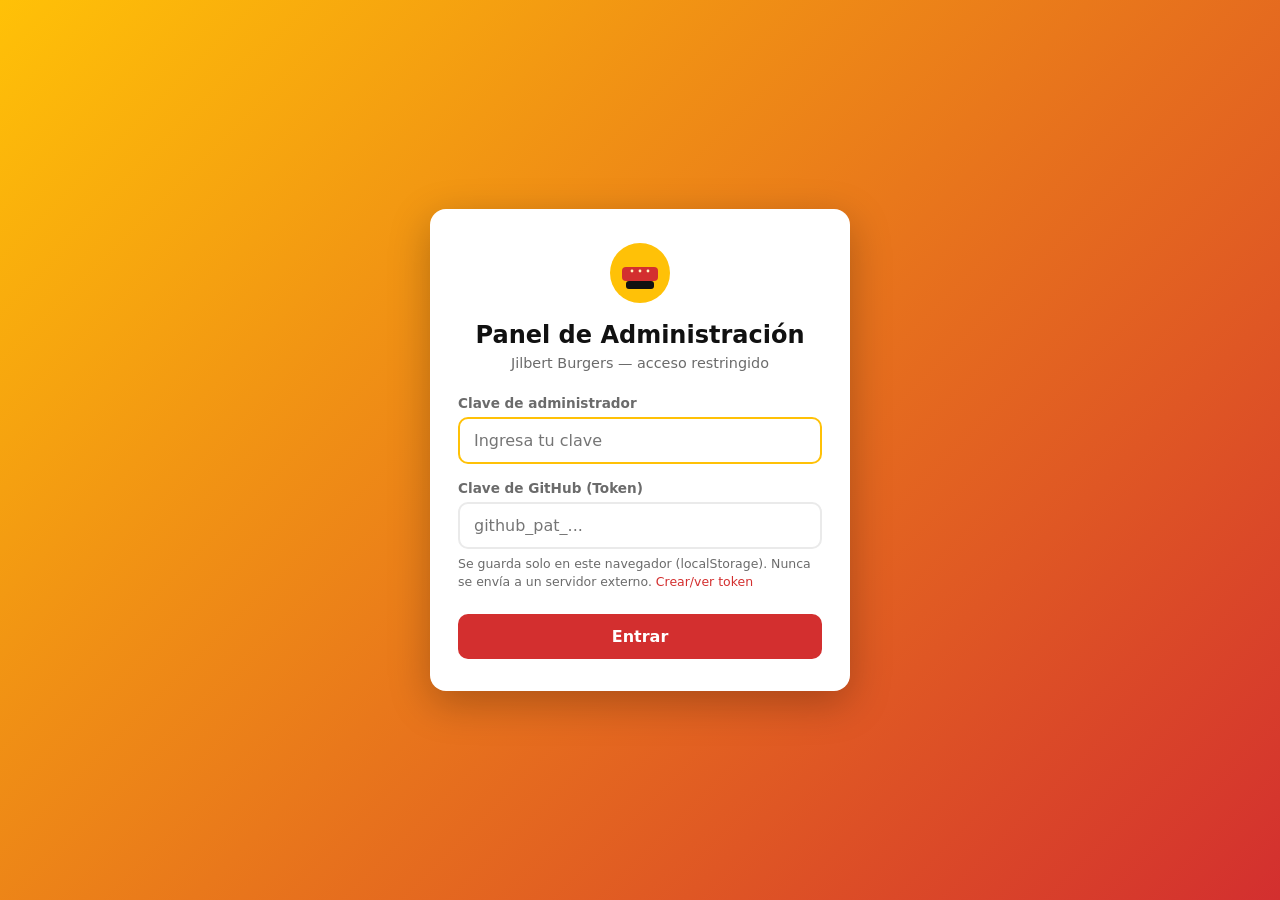
==== admin.html @ fd972b29 "FASE 17: upselling modal en carrito + selector en admin" ====
<!DOCTYPE html>
<html lang="es">
<head>
<meta charset="UTF-8">
<meta name="viewport" content="width=device-width, initial-scale=1.0">
<title>Admin &mdash; Jilbert Burgers</title>
<link rel="icon" type="image/jpeg" href="assets/img/logo.jpg">
<style>
  :root{
    --amarillo:#FFC107; --amarillo-suave:#FFF3C4;
    --rojo:#D32F2F; --rojo-oscuro:#B71C1C;
    --negro:#111111; --gris-texto:#6B6B6B;
    --gris-claro:#F5F5F5; --fondo:#FAFAFA; --borde:#EAEAEA;
    --verde:#2E7D32;
  }
  *{box-sizing:border-box;margin:0;padding:0;}
  body{
    font-family: system-ui,-apple-system,"Segoe UI",Inter,Roboto,sans-serif;
    background:var(--fondo); color:var(--negro); min-height:100vh;
  }

  #pantalla-login{
    min-height:100vh; display:flex; align-items:center; justify-content:center;
    background:linear-gradient(135deg,var(--amarillo) 0%,var(--rojo) 100%);
    padding:20px;
  }
  .tarjeta-login{
    background:#fff; border-radius:16px; padding:32px 28px;
    width:100%; max-width:420px; box-shadow:0 12px 40px rgba(0,0,0,.25);
  }
  .tarjeta-login h1{
    font-size:1.5rem; margin-bottom:6px; color:var(--negro); text-align:center;
  }
  .tarjeta-login p.sub{
    color:var(--gris-texto); font-size:.9rem; margin-bottom:24px; text-align:center;
  }
  .logo-login{ width:64px; height:64px; margin:0 auto 16px; display:block; }
  .campo{ margin-bottom:16px; }
  .campo label{
    display:block; text-align:left; font-size:.85rem;
    color:var(--gris-texto); margin-bottom:6px; font-weight:600;
  }
  .campo input{
    width:100%; padding:12px 14px; border:2px solid var(--borde);
    border-radius:10px; font-size:1rem; outline:none;
    transition:border-color .2s; font-family:inherit;
  }
  .campo input:focus{ border-color:var(--amarillo); }
  .campo .ayuda{
    display:block; font-size:.78rem; color:var(--gris-texto);
    margin-top:6px; line-height:1.4;
  }
  .campo .ayuda a{ color:var(--rojo); text-decoration:none; }
  .campo .ayuda a:hover{ text-decoration:underline; }
  .tarjeta-login button.principal{
    width:100%; margin-top:8px; padding:13px 16px;
    background:var(--rojo); color:#fff; border:none; border-radius:10px;
    font-size:1rem; font-weight:700; cursor:pointer; font-family:inherit;
    transition:background .2s,transform .1s;
  }
  .tarjeta-login button.principal:hover{ background:var(--rojo-oscuro); }
  .tarjeta-login button.principal:active{ transform:scale(.98); }
  .tarjeta-login button.principal:disabled{ background:#ccc; cursor:not-allowed; }
  .mensaje{
    display:none; margin-top:14px; padding:10px 12px;
    border-radius:8px; font-size:.85rem; font-weight:600; text-align:left;
  }
  .mensaje.visible{ display:block; }
  .mensaje.error{ background:#FFEBEE; color:var(--rojo-oscuro); }
  .mensaje.ok{ background:#E8F5E9; color:var(--verde); }
  .mensaje.info{ background:var(--amarillo-suave); color:var(--negro); }

  #pantalla-admin{ display:none; min-height:100vh; flex-direction:column; }
  #pantalla-admin.visible{ display:flex; }

  .admin-header{
    background:var(--negro); color:#fff; padding:14px 20px;
    display:flex; align-items:center; justify-content:space-between;
    box-shadow:0 2px 8px rgba(0,0,0,.15); flex-wrap:wrap; gap:10px;
  }
  .admin-header .marca{
    display:flex; align-items:center; gap:10px; font-weight:700;
  }
  .admin-header .marca .punto{
    width:10px; height:10px; border-radius:50%; background:var(--amarillo);
  }
  .admin-header .acciones{ display:flex; gap:8px; flex-wrap:wrap; align-items:center; }
  .admin-header button{
    background:transparent; color:#fff; border:1px solid rgba(255,255,255,.3);
    padding:8px 14px; border-radius:8px; cursor:pointer; font-family:inherit;
    font-size:.85rem; transition:background .2s;
  }
  .admin-header button:hover{ background:rgba(255,255,255,.1); }
  .admin-header .estado-token{
    font-size:.75rem; color:#B0BEC5; margin-right:6px;
  }
  .admin-header .estado-token.ok{ color:#81C784; }
  .admin-header .estado-token.mal{ color:#E57373; }

  .admin-cuerpo{
    flex:1; display:grid; grid-template-columns:240px 1fr; gap:0;
  }
  .admin-sidebar{
    background:#fff; border-right:1px solid var(--borde); padding:20px 14px;
  }
  .admin-sidebar h2{
    font-size:.75rem; text-transform:uppercase; letter-spacing:.08em;
    color:var(--gris-texto); margin-bottom:12px; padding-left:8px;
  }
  .admin-sidebar ul{ list-style:none; }
  .admin-sidebar li{
    padding:10px 12px; border-radius:8px; cursor:pointer;
    font-size:.92rem; color:var(--negro); margin-bottom:4px;
    transition:background .15s; display:flex; justify-content:space-between;
    align-items:center; gap:6px;
  }
  .admin-sidebar li:hover{ background:var(--gris-claro); }
  .admin-sidebar li.activo{ background:var(--amarillo-suave); font-weight:700; }
  .admin-sidebar #listaConfig{ margin-bottom:20px; }
  .admin-sidebar li .cuenta{
    font-size:.75rem; color:var(--gris-texto); background:var(--gris-claro);
    padding:2px 8px; border-radius:10px;
  }

  .admin-contenido{ padding:28px 32px; overflow-y:auto; }
  .admin-contenido h1{ font-size:1.6rem; margin-bottom:6px; }
  .admin-contenido p.desc{
    color:var(--gris-texto); margin-bottom:24px; font-size:.95rem;
  }

  .estado-panel{
    background:#fff; border:2px dashed var(--borde); border-radius:14px;
    padding:48px 24px; text-align:center; color:var(--gris-texto);
  }
  .estado-panel .icono{ font-size:2.4rem; margin-bottom:12px; display:block; }
  .estado-panel strong{ color:var(--negro); display:block; margin-bottom:6px; }
  .estado-panel.ok{ border-color:var(--verde); border-style:solid; }
  .estado-panel.error{ border-color:var(--rojo); border-style:solid; }

  .cabecera-categoria{
    display:flex; align-items:center; justify-content:space-between;
    gap:12px; margin-bottom:18px; flex-wrap:wrap;
  }
  .cabecera-categoria h1{ font-size:1.5rem; margin:0; }
  .cabecera-categoria .contador{
    font-size:.85rem; color:var(--gris-texto);
  }

  .lista-productos{
    display:grid; grid-template-columns:repeat(auto-fill,minmax(260px,1fr));
    gap:16px;
  }
  .tarjeta-producto{
    background:#fff; border:1px solid var(--borde); border-radius:12px;
    padding:16px; display:flex; flex-direction:column; gap:8px;
    transition:border-color .2s, box-shadow .2s;
  }
  .tarjeta-producto:hover{
    border-color:var(--amarillo); box-shadow:0 4px 14px rgba(0,0,0,.06);
  }
  .tarjeta-producto .fila-sup{
    display:flex; align-items:center; gap:10px;
  }
  .tarjeta-producto .emoji{
    font-size:1.6rem; line-height:1; background:var(--gris-claro);
    border-radius:8px; padding:6px 10px;
  }
  .tarjeta-producto .nombre{
    font-weight:700; font-size:1rem; flex:1; word-break:break-word;
  }
  .tarjeta-producto .precio{
    color:var(--rojo); font-weight:800; font-size:1.05rem;
  }
  .tarjeta-producto .descripcion{
    color:var(--gris-texto); font-size:.88rem; line-height:1.4;
    min-height:2.4em;
  }
  .tarjeta-producto .meta{
    display:flex; justify-content:space-between; align-items:center;
    font-size:.78rem; color:var(--gris-texto); border-top:1px solid var(--borde);
    padding-top:8px; margin-top:auto;
  }
  .tarjeta-producto .meta .estado-activo{
    color:var(--verde); font-weight:700;
  }
  .tarjeta-producto .meta .estado-inactivo{
    color:var(--rojo); font-weight:700;
  }
  .tarjeta-producto.inactivo{ opacity:.55; }

  /* PASO 29 - Vista previa de foto (solo modo edicion) */
  .foto-preview{
    display:none; margin-top:4px; padding:10px; border:1px dashed var(--borde);
    border-radius:8px; background:var(--gris-claro); text-align:center;
  }
  .foto-preview.visible{ display:block; }
  .foto-preview img{
    max-width:96px; max-height:96px; object-fit:contain; display:inline-block;
  }
  .foto-preview .error{
    color:var(--rojo); font-size:.78rem; display:block; padding:4px;
  }

  .vacio{
    grid-column:1/-1; padding:32px; text-align:center;
    color:var(--gris-texto); background:#fff; border-radius:12px;
    border:2px dashed var(--borde);
  }

  @media (max-width:720px){
    .admin-cuerpo{ grid-template-columns:1fr; }
    .admin-sidebar{ border-right:none; border-bottom:1px solid var(--borde); }
    .admin-contenido{ padding:20px 16px; }
  }

  /* PASO 25-B - Modo lectura: acciones tarjeta */
  .acciones-tarjeta{
    display:flex; gap:8px; margin-top:12px; padding-top:12px;
    border-top:1px solid var(--borde);
  }
  .btn-editar{
    background:var(--negro); color:#fff; border:0; border-radius:8px;
    padding:7px 14px; font-size:13px; font-weight:600; cursor:pointer;
    transition:background .2s;
  }
  .btn-editar:hover{ background:var(--rojo); }

  /* PASO 26 - Acciones de producto */
  .btn-borrar{
    background:#fff; color:var(--rojo); border:1px solid var(--rojo);
    border-radius:8px; padding:7px 14px; font-size:13px; font-weight:600; cursor:pointer;
    transition:background .2s, color .2s;
  }
  .btn-borrar:hover{ background:var(--rojo); color:#fff; }
  .btn-toggle{
    background:transparent; border:1px solid var(--borde); border-radius:8px;
    padding:7px 12px; font-size:13px; font-weight:600; cursor:pointer;
    color:var(--gris-texto); transition:background .2s; font-family:inherit;
  }
  .btn-toggle:hover{ background:var(--gris-claro); }
  .btn-toggle.inactivo{ color:var(--rojo); border-color:var(--rojo); }
  .btn-agregar{
    background:var(--rojo); color:#fff; border:0; border-radius:10px;
    padding:10px 18px; font-size:14px; font-weight:700; cursor:pointer;
    transition:background .2s; font-family:inherit;
  }
  .btn-agregar:hover{ background:var(--rojo-oscuro); }

  /* PASO 25-B - Modo edicion: formulario inline */
  .tarjeta-producto.editando{
    border:2px solid var(--rojo);
    background:#fff;
    box-shadow:0 6px 20px rgba(211,47,47,.15);
  }
  .tarjeta-producto.editando .fila-sup,
  .tarjeta-producto.editando .descripcion,
  .tarjeta-producto.editando .meta,
  .tarjeta-producto.editando .acciones-tarjeta{
    display:none;
  }
  .form-edicion{
    display:grid; gap:12px;
  }
  .form-edicion label{
    display:flex; flex-direction:column; gap:4px;
    font-size:12px; font-weight:600; color:var(--gris-texto);
    text-transform:uppercase; letter-spacing:.4px;
  }
  .form-edicion input,
  .form-edicion select,
  .form-edicion textarea{
    font:inherit; font-size:14px; color:var(--negro);
    background:#fff; border:1px solid var(--borde); border-radius:8px;
    padding:9px 12px; outline:none;
    transition:border-color .2s;
    width:100%; min-width:0; max-width:100%;
  }
  .form-edicion input:focus,
  .form-edicion select:focus,
  .form-edicion textarea:focus{
    border-color:var(--rojo);
  }
  .form-edicion textarea{ resize:vertical; min-height:60px; }
  .form-edicion .fila-doble{
    display:grid; grid-template-columns:minmax(0,1fr) minmax(0,1fr); gap:12px;
  }
  .form-edicion .fila-doble > label{
    min-width:0; overflow:hidden;
  }
  .form-edicion .fila-doble > label > input,
  .form-edicion .fila-doble > label > select{
    display:block;
    width:100%;
    min-width:0;
    max-width:100%;
    box-sizing:border-box;
  }
  .tarjeta-producto .badge{ display:inline-block; font-size:11px; font-weight:700; letter-spacing:.3px; text-transform:uppercase; padding:3px 8px; border-radius:999px; margin-right:8px; vertical-align:middle; line-height:1.2; }
  .badge-nuevo{ background:#2E7D32; color:#fff; }
  .badge-top{ background:#D32F2F; color:#fff; }
  .badge-promo{ background:#FFC107; color:#111111; }

  .form-edicion input[data-campo="nombre"]{
    min-width:0; width:100%; max-width:100%;
    text-overflow:ellipsis;
  }
  .form-edicion .acciones{
    display:flex; gap:8px; padding-top:6px;
  }
  .btn-mover{ padding:4px 10px; font-size:12px; line-height:1; min-width:32px; }
  .btn-mover:disabled{ opacity:.35; cursor:not-allowed; }

  .btn-guardar{
    background:var(--verde); color:#fff; border:0; border-radius:8px;
    padding:9px 18px; font-size:14px; font-weight:700; cursor:pointer;
    transition:filter .2s;
  }
  .btn-guardar:hover{ filter:brightness(1.1); }
  .btn-cancelar{
    background:var(--gris-claro); color:var(--negro); border:1px solid var(--borde);
    border-radius:8px; padding:9px 18px; font-size:14px; font-weight:600; cursor:pointer;
    transition:background .2s;
  }
  .btn-cancelar:hover{ background:#e8e8e8; }

  /* Feedback visual boton Guardar (PASO 27) */
  .btn-guardar.guardado{
    background:#1B5E20;
    box-shadow:0 0 0 4px rgba(46,125,50,.25);
    transform:scale(1.03);
    transition:transform .15s, box-shadow .15s, background .15s;
  }
  .btn-guardar:disabled{
    cursor:default;
    opacity:.98;
  }

  /* PASO 25-B - Badge borrador en header */
  .badge-borrador{
    display:inline-block; margin-left:10px; padding:3px 10px;
    background:var(--amarillo); color:var(--negro); border-radius:12px;
    font-size:11px; font-weight:700; text-transform:uppercase; letter-spacing:.5px;
  }
</style>
</head>
<body>

<section id="pantalla-login">
  <div class="tarjeta-login">
    <svg class="logo-login" viewBox="0 0 64 64" xmlns="http://www.w3.org/2000/svg" aria-hidden="true">
      <circle cx="32" cy="32" r="30" fill="#FFC107"/>
      <path d="M18 26 h28 a4 4 0 0 1 4 4 v6 a4 4 0 0 1 -4 4 h-28 a4 4 0 0 1 -4 -4 v-6 a4 4 0 0 1 4 -4 z" fill="#D32F2F"/>
      <rect x="18" y="40" width="28" height="8" rx="3" fill="#111111"/>
      <circle cx="24" cy="30" r="1.4" fill="#FFF3C4"/>
      <circle cx="32" cy="30" r="1.4" fill="#FFF3C4"/>
      <circle cx="40" cy="30" r="1.4" fill="#FFF3C4"/>
    </svg>
    <h1>Panel de Administraci&oacute;n</h1>
    <p class="sub">Jilbert Burgers &mdash; acceso restringido</p>

    <div class="campo">
      <label for="clave">Clave de administrador</label>
      <input type="password" id="clave" placeholder="Ingresa tu clave" autocomplete="current-password">
    </div>

    <div class="campo">
      <label for="token">Clave de GitHub (Token)</label>
      <input type="password" id="token" placeholder="github_pat_..." autocomplete="off" spellcheck="false">
      <span class="ayuda">
        Se guarda solo en este navegador (localStorage). Nunca se env&iacute;a a un servidor externo.
        <a href="https://github.com/settings/tokens?type=beta" target="_blank" rel="noopener">Crear/ver token</a>
      </span>
    </div>

    <button type="button" class="principal" id="btnEntrar">Entrar</button>

    <div class="mensaje" id="mensajeLogin"></div>
  </div>
</section>

<section id="pantalla-admin">
  <header class="admin-header">
    <div class="marca"><span class="punto"></span> Jilbert Burgers &mdash; Admin</div>
    <div class="acciones">
      <span class="estado-token" id="estadoToken">Token: &mdash;</span>
      <button type="button" id="btnRecargar">Recargar men&uacute;</button>
      <button type="button" id="btnGuardarGH">Guardar en GitHub</button>
      <button type="button" id="btnCambiarToken">Cambiar token</button>
      <button type="button" id="btnSalir">Cerrar sesi&oacute;n</button>
    </div>
  </header>

  <div class="admin-cuerpo">
    <aside class="admin-sidebar">
      <h2>Configuraci&oacute;n</h2>
      <ul id="listaConfig">
        <li id="itemTodos"><span>&#128203; Todos los productos</span></li>
        <li id="itemNegocio"><span>&#9881;&#65039; Datos del negocio</span></li>
      </ul>
      <h2>Categor&iacute;as</h2>
      <ul id="listaCategorias"></ul>
    </aside>

    <main class="admin-contenido" id="contenidoAdmin">
      <div class="estado-panel" id="estadoPanel">
        <span class="icono">&#8987;</span>
        <strong>Cargando men&uacute; desde GitHub&hellip;</strong>
        Esto toma 1 o 2 segundos.
      </div>
    </main>
  </div>
</section>

<script>
  // PASO 24-bis - Adaptado a menu.json con categorias como OBJETO
  (function(){
    'use strict';

    var CLAVE_ADMIN = 'jimmy*03';
    var STORAGE_KEY = 'jilbert_gh_token';
    var OWNER       = 'jimmya27-del';
    var REPO        = 'jilbert-burgers';
    var BRANCH      = 'main';
    var RUTA_JSON   = 'assets/menu.json';

    var pantallaLogin = document.getElementById('pantalla-login');
    var pantallaAdmin = document.getElementById('pantalla-admin');
    var inputClave    = document.getElementById('clave');
    var inputToken    = document.getElementById('token');
    var btnEntrar     = document.getElementById('btnEntrar');
    var btnSalir      = document.getElementById('btnSalir');
    var btnCambiar    = document.getElementById('btnCambiarToken');
    var btnGuardarGH  = document.getElementById('btnGuardarGH');
    var btnRecargar   = document.getElementById('btnRecargar');
    var mensaje       = document.getElementById('mensajeLogin');
    var estadoToken   = document.getElementById('estadoToken');
    var listaCategorias = document.getElementById('listaCategorias');
    var itemNegocio     = document.getElementById('itemNegocio');
    var itemTodos       = document.getElementById('itemTodos');
    var vistaActiva     = 'categoria';
    var contenidoAdmin  = document.getElementById('contenidoAdmin');

    var menuCache = null;
    var categoriaActiva = null;
    var idEditando = null;
    var STORAGE_DRAFT = 'jilbert_menu_draft_v1';
    var menuSha = null;

    function simboloDeMoneda(m){
      var s = (m == null) ? "" : String(m).toUpperCase().trim();
      if(s === "EUR") return "\u20ac";
      if(s === "USD") return "$";
      if(s === "BS" || s === "VES") return "Bs";
      if(s === "") return "\u20ac";
      return s;
    }

    function mostrarMensaje(tipo, texto){
      mensaje.className = 'mensaje visible ' + tipo;
      mensaje.textContent = texto;
    }
    function limpiarMensaje(){
      mensaje.className = 'mensaje';
      mensaje.textContent = '';
    }
    function getTokenGuardado(){
      try { return localStorage.getItem(STORAGE_KEY) || ''; }
      catch(e){ return ''; }
    }
    function guardarToken(t){ try { localStorage.setItem(STORAGE_KEY, t); return true; } catch(e){ return false; } }
    function borrarToken(){ try { localStorage.removeItem(STORAGE_KEY); } catch(e){} }

    function headersGH(token){
      return {
        'Authorization': 'Bearer ' + token,
        'Accept': 'application/vnd.github+json',
        'X-GitHub-Api-Version': '2022-11-28'
      };
    }

    function validarToken(token){
      return fetch('https://api.github.com/repos/' + OWNER + '/' + REPO, {
        headers: headersGH(token)
      }).then(function(r){
        if(r.ok){ return r.json().then(function(d){ return { ok:true, data:d }; }); }
        if(r.status === 401){ return { ok:false, msg:'Token invalido o expirado.' }; }
        if(r.status === 403){ return { ok:false, msg:'Token sin permisos suficientes.' }; }
        if(r.status === 404){ return { ok:false, msg:'Token sin acceso al repositorio.' }; }
        return { ok:false, msg:'Error de GitHub (codigo ' + r.status + ').' };
      }).catch(function(){
        return { ok:false, msg:'Sin conexion con GitHub.' };
      });
    }

    function leerMenuJSON(token){
      var url = 'https://api.github.com/repos/' + OWNER + '/' + REPO + '/contents/' + RUTA_JSON + '?ref=' + BRANCH;
      return fetch(url, { headers: headersGH(token) }).then(function(r){
        if(r.ok){ return r.json(); }
        if(r.status === 404){ throw new Error('No se encontro ' + RUTA_JSON + ' en el repo.'); }
        if(r.status === 401){ throw new Error('Token invalido al leer menu.json.'); }
        throw new Error('Error al leer menu.json (codigo ' + r.status + ').');
      }).then(function(data){
        var b64 = (data.content || '').replace(/\s/g, '');
        var binario = atob(b64);
        var bytes = new Uint8Array(binario.length);
        for(var i = 0; i < binario.length; i++){ bytes[i] = binario.charCodeAt(i); }
        var texto = new TextDecoder('utf-8').decode(bytes);
        return { json: JSON.parse(texto), sha: data.sha, size: data.size };
      });
    }

    var ETIQUETAS_BADGE = { nuevo:'Nuevo', top:'M\u00E1s vendido', promo:'Promo' };
    function etiquetaBadge(b){
      var k = String(b || '').toLowerCase();
      return ETIQUETAS_BADGE[k] || '';
    }

    function escaparHTML(s){
      return String(s == null ? '' : s)
        .replace(/&/g, '&amp;').replace(/</g, '&lt;')
        .replace(/>/g, '&gt;').replace(/"/g, '&quot;');
    }

    function formatearPrecio(p, simbolo){
      if(p === null || p === undefined || p === ''){ return '\u2014'; }
      var n = Number(p);
      if(isNaN(n)){ return escaparHTML(p); }
      var s = (simbolo || '\u20ac') + n.toFixed(2).replace('.', ',');
      return s;
    }

    // Convierte {slug: {titulo, emoji, productos}} a lista ordenada
    function categoriasComoLista(menu){
      var cats = menu.categorias || {};
      var lista = [];
      Object.keys(cats).forEach(function(slug){
        var c = cats[slug] || {};
        lista.push({
          slug: slug,
          titulo: c.titulo || slug,
          emoji: c.emoji || '',
          imagen: c.imagen || '',
          productos: c.productos || []
        });
      });
      return lista;
    }

    function contarProductos(menu){
      var total = 0;
      var cats = menu.categorias || {};
      Object.keys(cats).forEach(function(slug){
        var arr = (cats[slug] && cats[slug].productos) || [];
        total += arr.length;
      });
      return total;
    }

    function pintarSidebar(menu){
      listaCategorias.innerHTML = '';
      categoriasComoLista(menu).forEach(function(cat){
        var li = document.createElement('li');
        li.dataset.slug = cat.slug;
        li.innerHTML = '<span>' + escaparHTML(cat.emoji + ' ' + cat.titulo) + '</span>' +
                       '<span class="cuenta">' + cat.productos.length + '</span>';
        li.addEventListener('click', function(){ seleccionarCategoria(cat.slug); });
        listaCategorias.appendChild(li);
      });
    }

    function seleccionarCategoria(slug){
      categoriaActiva = slug;
      window.__jbSlugActivo = slug;
      vistaActiva = 'categoria';
      if(itemNegocio){ itemNegocio.classList.remove('activo'); }
      if(itemTodos){ itemTodos.classList.remove('activo'); }
      Array.prototype.forEach.call(listaCategorias.children, function(li){
        li.classList.toggle('activo', li.dataset.slug === slug);
      });
      pintarCategoria(slug);
    }

    function pintarCategoria(slug){
      if(!menuCache){ return; }
      var cats = menuCache.categorias || {};
      var cat = cats[slug];
      if(!cat){
        contenidoAdmin.innerHTML = '<div class="estado-panel error"><strong>Categoria no encontrada</strong></div>';
        return;
      }
      var productos = cat.productos || [];
      var simbolo = menuCache.simbolo || '\u20ac';

      var html = '';
      html += '<div class="cabecera-categoria">';
      html +=   '<div style="display:flex;align-items:center;gap:12px;flex-wrap:wrap;">';
      html +=     '<h1>' + escaparHTML((cat.emoji || '') + ' ' + (cat.titulo || slug)) + '</h1>';
      html +=     '<span class="contador">' + productos.length + ' producto' + (productos.length === 1 ? '' : 's') + '</span>';
      html +=   '</div>';
      html +=   '<button type="button" class="btn-agregar" data-accion="nuevo">&#10133; Agregar producto</button>';
      html += '</div>';

      html += '<div class="form-edicion" style="max-width:560px;background:#fff;border:1px solid var(--borde);border-radius:12px;padding:20px;margin-bottom:16px;">';
      html +=   '<label>Imagen de categor\u00EDa<input type="text" data-cat-imagen value="' + escaparHTML(cat.imagen || '') + '" placeholder="assets/img/cat-' + escaparHTML(slug) + '.jpg" spellcheck="false"></label>';
      html +=   '<div style="margin-top:8px;display:flex;gap:8px;align-items:center;flex-wrap:wrap;"><button type="button" class="btn-secundario" data-accion="subir-imagen-cat">Elegir imagen desde mi computadora</button><span style="font-size:12px;opacity:.7;">Redimensiona a 800px lado mayor (JPEG q0.85) y sube a assets/img/. Luego pulsa Guardar en GitHub para persistir la ruta en menu.json.</span></div>';
      html +=   '<div class="foto-preview" data-cat-img-preview>' + (cat.imagen ? '<img src="' + escaparHTML(cat.imagen) + '" style="max-width:160px;max-height:160px;border-radius:8px;margin-top:8px;">' : '') + '</div>';
      html +=   '<div style="margin-top:12px;display:flex;gap:8px;">';
      html +=     '<button type="button" class="btn-secundario" data-accion="guardar-imagen-cat">\uD83D\uDCBE Guardar imagen</button>';
      html +=     '<button type="button" class="btn-secundario" data-accion="borrar-imagen-cat" style="color:var(--rojo);">Borrar imagen</button>';
      html +=   '</div>';
      html += '</div>';

      if(productos.length === 0){
        html += '<div class="vacio">Esta categor&iacute;a no tiene productos todav&iacute;a.</div>';
        contenidoAdmin.innerHTML = html;
        return;
      }

      html += '<div class="lista-productos">';
      productos.forEach(function(p, idx){
        var activo = (p.activo !== false);
        var pid = escaparHTML(p.id || '');
        html += '<div class="tarjeta-producto' + (activo ? '' : ' inactivo') + '" data-id="' + pid + '">';
        html +=   '<div class="fila-sup">';
        var badgeTxt = etiquetaBadge(p.badge);
        var badgeKey = String(p.badge || '').toLowerCase();
        var badgeHTML = badgeTxt ? '<span class="badge badge-' + badgeKey + '">' + escaparHTML(badgeTxt) + '</span>' : '';
        html +=     '<span class="nombre">' + badgeHTML + escaparHTML(p.nombre) + '</span>';
        html +=     '<span class="precio">' + formatearPrecio(p.precio, simbolo) + '</span>';
        html +=   '</div>';
        html +=   '<div class="descripcion">' + escaparHTML(p.desc || p.descripcion || '') + '</div>';
        html +=   '<div class="meta">';
        html +=     '<span class="id">id: ' + pid + '</span>';
        html +=     '<span class="' + (activo ? 'estado-activo' : 'estado-inactivo') + '">' +
                      (activo ? 'Activo' : 'Inactivo') + '</span>';
        html +=   '</div>';
        html +=   '<div class="acciones-tarjeta">';
        html +=     '<button type="button" class="btn-editar" data-id="' + pid + '">\u270F\uFE0F Editar</button>';
        html +=     '<button type="button" class="btn-toggle' + (activo ? '' : ' inactivo') + '" data-id="' + pid + '">' + (activo ? 'Desactivar' : 'Activar') + '</button>';
        html +=     '<button type="button" class="btn-borrar" data-id="' + pid + '">\uD83D\uDDD1\uFE0F Borrar</button>';
        html +=   '</div>';
        html += '</div>';
      });
      html += '</div>';

      contenidoAdmin.innerHTML = html;
    }

    function pintarNegocio(){
      if(!menuCache){ return; }
      vistaActiva = "negocio";
      Array.prototype.forEach.call(listaCategorias.children, function(li){
        li.classList.remove("activo");
      });
      if(itemNegocio){ itemNegocio.classList.add("activo"); }
      if(itemTodos){ itemTodos.classList.remove("activo"); }

      var n    = menuCache.negocio || {};
      var wa   = (n.whatsapp  != null && n.whatsapp  !== "") ? n.whatsapp  : (menuCache.whatsapp || "");
      var dir  = (n.direccion != null && n.direccion !== "") ? n.direccion : "Barrio San Luis, calle Juan Borges N\u00B0 11-B, Maracay, Aragua";
      var fb   = (n.facebook  != null && n.facebook  !== "") ? n.facebook  : "https://www.facebook.com/profile.php?id=61577202209424";
      var mail = (n.correo    != null && n.correo    !== "") ? n.correo    : "jilbertburgers@gmail.com";
      var logo = (n.logo      != null && n.logo      !== "") ? n.logo      : "";
      var h    = menuCache.hero || {};
      var hTit = (h.titulo    != null && h.titulo    !== "") ? h.titulo    : "";
      var hSub = (h.subtitulo != null && h.subtitulo !== "") ? h.subtitulo : "";
      var p    = (n.pago) || {};
      var pm   = p.pago_movil    || {};
      var tr   = p.transferencia || {};
      var pmBanco = pm.banco    || "";
      var pmTel   = pm.telefono || "";
      var pmCed   = pm.cedula   || "";
      var pmTit   = pm.titular  || "";
      var trBanco = tr.banco    || "";
      var trCta   = tr.cuenta   || "";
      var trTipo  = tr.tipo     || "";
      var trCed   = tr.cedula   || "";
      var trTit   = tr.titular  || "";
      var instrucciones = (p.instrucciones != null) ? p.instrucciones : "";
      var upsellId = (menuCache.upsell_id != null && menuCache.upsell_id !== "") ? menuCache.upsell_id : "";
      var upsellOpts = '<option value="">(ninguno)</option>';
      (function(){ var cats = menuCache.categorias || {}; Object.keys(cats).forEach(function(ck){ var cat = cats[ck] || {}; var prods = cat.productos || []; prods.forEach(function(pr){ if(pr && pr.id){ var s = (upsellId === pr.id) ? ' selected' : ''; var nom = (pr.nombre || pr.id) + ' (' + ck + ')'; upsellOpts += '<option value="' + escaparHTML(pr.id) + '"' + s + '>' + escaparHTML(nom) + '</option>'; } }); }); })();

      var html = "";
      html += `<div class="cabecera-categoria">`;
      html +=   `<h1>&#9881;&#65039; Datos del negocio</h1>`;
      html += `</div>`;
      html += `<div class="form-edicion" style="max-width:560px;background:#fff;border:1px solid var(--borde);border-radius:12px;padding:20px;">`;
      html +=   `<label>WhatsApp (solo n&uacute;meros, con c&oacute;digo de pa&iacute;s)<input type="text" data-negocio="whatsapp" value="${escaparHTML(wa)}" placeholder="584124409025 o 0412-440-9025"></label>`;
      html +=   `<label>Direcci&oacute;n<input type="text" data-negocio="direccion" value="${escaparHTML(dir)}" maxlength="200"></label>`;
      html +=   `<label>Facebook (link de la p&aacute;gina)<input type="text" data-negocio="facebook" value="${escaparHTML(fb)}" placeholder="https://www.facebook.com/..."></label>`;
      html +=   `<label>Correo<input type="email" data-negocio="correo" value="${escaparHTML(mail)}" placeholder="correo@ejemplo.com"></label>`;

      html +=   `<label>Logo del negocio<input type="text" data-negocio="logo" value="${escaparHTML(logo)}" placeholder="assets/img/logo.jpg" spellcheck="false"></label>`;
      html +=   `<label>Moneda (codigo ISO, ej: EUR, USD)<input type="text" data-negocio="moneda" value="${escaparHTML((n.moneda != null && n.moneda !== '') ? n.moneda : 'EUR')}" maxlength="8" style="text-transform:uppercase;" spellcheck="false"></label>`;
      html +=   `<label>Tasa BCV (Bs por 1 unidad de moneda)<input type="number" data-negocio="tasa_bcv" value="${escaparHTML(String((n.tasa_bcv != null && n.tasa_bcv !== '') ? n.tasa_bcv : 0))}" min="0" step="0.01"></label>`;
      html +=   `<label>Descuento contado (% OFF)<input type="number" data-negocio="descuento_contado" value="${escaparHTML(String((n.descuento_contado != null && n.descuento_contado !== '') ? n.descuento_contado : 0))}" min="0" max="100" step="1"></label>`;
      html +=   `<label>Producto de upselling (se ofrece al abrir el carrito)<select data-negocio="upsell_id">${upsellOpts}</select></label>`;
      html +=   `<div class="foto-preview" data-logo-preview></div>`;
      html +=   `<div style="margin-top:12px;padding:12px;background:#f5f5f5;border-radius:8px;">`;
      html +=     `<div style="font-weight:600;margin-bottom:8px;">Ajustar logo en la banda</div>`;
      html +=     `<div data-logo-banda-preview style="background:#000;border-radius:12px;height:200px;position:relative;overflow:hidden;margin-bottom:12px;">`;
      html +=       `<img data-logo-preview-img alt="" style="display:none;position:absolute;left:50%;top:50%;max-width:100%;max-height:100%;width:auto;height:auto;transform:translate(-50%,-50%) scale(1);">`;
      html +=     `</div>`;
      html +=     `<label style="display:block;margin-bottom:4px;font-size:13px;">Tamano: <span data-logo-escala-val>1.00</span></label>`;
      html +=     `<input type="range" min="0.2" max="2" step="0.05" value="1" data-logo-escala style="width:100%;">`;
      html +=     `<label style="display:block;margin:8px 0 4px 0;font-size:13px;">Mover a los lados: <span data-logo-x-val>0</span>%</label>`;
      html +=     `<input type="range" min="-50" max="50" step="1" value="0" data-logo-x style="width:100%;">`;
      html +=     `<label style="display:block;margin:8px 0 4px 0;font-size:13px;">Mover arriba/abajo: <span data-logo-y-val>0</span>%</label>`;
      html +=     `<input type="range" min="-50" max="50" step="1" value="0" data-logo-y style="width:100%;">`;
      html +=   `</div>`;
      html +=   `<hr style="margin:16px 0;border:none;border-top:1px solid var(--borde);">`;
      html +=   `<h3 style="margin:0 0 8px 0;">Portada (lo primero que se ve arriba)</h3>`;
      html +=   `<label>T&iacute;tulo grande (portada)<input type="text" data-hero="titulo" value="${escaparHTML(hTit)}" placeholder="Ej: Las mejores hamburguesas de Maracay" maxlength="200"></label>`;
      html +=   `<label>Frase debajo del t&iacute;tulo (portada)<textarea data-hero="subtitulo" rows="2" style="width:100%;font:inherit;padding:8px;border:1px solid var(--borde);border-radius:8px;box-sizing:border-box;" maxlength="300">${escaparHTML(hSub)}</textarea></label>`;
      html +=   `<h2 style="margin:22px 0 10px;font-size:16px;color:var(--texto);">Datos de pago</h2>`;
      html +=   `<label>Pago m&oacute;vil - Banco<input type="text" data-pago="pago_movil.banco" value="${escaparHTML(pmBanco)}" maxlength="80"></label>`;
      html +=   `<label>Pago m&oacute;vil - Tel&eacute;fono<input type="text" data-pago="pago_movil.telefono" value="${escaparHTML(pmTel)}" placeholder="0412-4409025" maxlength="40"></label>`;
      html +=   `<label>Pago m&oacute;vil - C&eacute;dula<input type="text" data-pago="pago_movil.cedula" value="${escaparHTML(pmCed)}" placeholder="V-12345678" maxlength="20"></label>`;
      html +=   `<label>Pago m&oacute;vil - Titular<input type="text" data-pago="pago_movil.titular" value="${escaparHTML(pmTit)}" maxlength="100"></label>`;
      html +=   `<label>Transferencia - Banco<input type="text" data-pago="transferencia.banco" value="${escaparHTML(trBanco)}" maxlength="80"></label>`;
      html +=   `<label>Transferencia - Cuenta<input type="text" data-pago="transferencia.cuenta" value="${escaparHTML(trCta)}" placeholder="0102-0000-00-0000000000" maxlength="40"></label>`;
      html +=   `<label>Transferencia - Tipo<select data-pago="transferencia.tipo"><option value=""${trTipo === "" ? " selected" : ""}>(sin especificar)</option><option value="corriente"${trTipo === "corriente" ? " selected" : ""}>Corriente</option><option value="ahorro"${trTipo === "ahorro" ? " selected" : ""}>Ahorro</option></select></label>`;
      html +=   `<label>Transferencia - C&eacute;dula<input type="text" data-pago="transferencia.cedula" value="${escaparHTML(trCed)}" placeholder="V-12345678" maxlength="20"></label>`;
      html +=   `<label>Transferencia - Titular<input type="text" data-pago="transferencia.titular" value="${escaparHTML(trTit)}" maxlength="100"></label>`;
      html +=   `<label>Instrucciones adicionales<textarea data-pago="instrucciones" rows="3" style="width:100%;font:inherit;padding:8px;border:1px solid var(--borde);border-radius:8px;box-sizing:border-box;" maxlength="500">${escaparHTML(instrucciones)}</textarea></label>`;
      html +=   `<div class="acciones">`;
      html +=     `<button type="button" class="btn-guardar" data-accion="guardar-negocio">\uD83D\uDCBE Guardar</button>`;
      html +=     `<button type="button" class="btn-cancelar" data-accion="cancelar-negocio">Cancelar</button>`;
      html +=   `</div>`;
      html += `</div>`;

      contenidoAdmin.innerHTML = html;
      inicializarLogoPos();
      if(logo){ actualizarPreviewLogo(); }
    }

    function inicializarLogoPos(){
      var pos = (menuCache.negocio && menuCache.negocio.logo_pos) ? menuCache.negocio.logo_pos : {};
      var esc = (pos.escala != null) ? Number(pos.escala) : 1;
      var x   = (pos.x != null) ? Number(pos.x) : 0;
      var y   = (pos.y != null) ? Number(pos.y) : 0;
      if (isNaN(esc) || esc <= 0) esc = 1;
      if (isNaN(x)) x = 0;
      if (isNaN(y)) y = 0;
      var escEl = contenidoAdmin.querySelector("[data-logo-escala]");
      var xEl   = contenidoAdmin.querySelector("[data-logo-x]");
      var yEl   = contenidoAdmin.querySelector("[data-logo-y]");
      if (escEl) escEl.value = esc;
      if (xEl)   xEl.value = x;
      if (yEl)   yEl.value = y;
      aplicarLogoPosEnPreview();
    }

    function aplicarLogoPosEnPreview(){
      var img = contenidoAdmin.querySelector("[data-logo-preview-img]");
      if (!img) return;
      var escEl = contenidoAdmin.querySelector("[data-logo-escala]");
      var xEl   = contenidoAdmin.querySelector("[data-logo-x]");
      var yEl   = contenidoAdmin.querySelector("[data-logo-y]");
      var esc = escEl ? Number(escEl.value) : 1;
      var x   = xEl ? Number(xEl.value) : 0;
      var y   = yEl ? Number(yEl.value) : 0;
      var logoInput = contenidoAdmin.querySelector('[data-negocio="logo"]');
      var src = logoInput ? (logoInput.value || "").trim() : "";
      if (src) { img.src = src; img.style.display = "block"; }
      else { img.style.display = "none"; }
      img.style.transform = "translate(-50%, -50%) scale(" + esc + ")";
      img.style.left = "calc(50% + " + x + "%)";
      img.style.top  = "calc(50% + " + y + "%)";
      var eVal = contenidoAdmin.querySelector("[data-logo-escala-val]");
      var xVal = contenidoAdmin.querySelector("[data-logo-x-val]");
      var yVal = contenidoAdmin.querySelector("[data-logo-y-val]");
      if (eVal) eVal.textContent = esc.toFixed(2);
      if (xVal) xVal.textContent = x;
      if (yVal) yVal.textContent = y;
    }

    function guardarNegocio(){
      var waEl = contenidoAdmin.querySelector(`[data-negocio="whatsapp"]`);
      if(!waEl){ return; }
      var wa   = waEl.value.trim();
      var dir  = contenidoAdmin.querySelector(`[data-negocio="direccion"]`).value.trim();
      var fb   = contenidoAdmin.querySelector(`[data-negocio="facebook"]`).value.trim();
      var mail = contenidoAdmin.querySelector(`[data-negocio="correo"]`).value.trim();
      var logo = contenidoAdmin.querySelector(`[data-negocio="logo"]`).value.trim();

      if(!wa){ alert("El WhatsApp no puede estar vacio."); return; }
      if(mail && mail.indexOf("@") === -1){ alert("El correo no parece valido."); return; }

      var escEl = contenidoAdmin.querySelector("[data-logo-escala]");
      var xEl   = contenidoAdmin.querySelector("[data-logo-x]");
      var yEl   = contenidoAdmin.querySelector("[data-logo-y]");
      var logoPos = {
        escala: escEl ? Number(escEl.value) : 1,
        x: xEl ? Number(xEl.value) : 0,
        y: yEl ? Number(yEl.value) : 0
      };
      if (isNaN(logoPos.escala) || logoPos.escala <= 0) logoPos.escala = 1;
      if (isNaN(logoPos.x)) logoPos.x = 0;
      if (isNaN(logoPos.y)) logoPos.y = 0;
      var monedaEl   = contenidoAdmin.querySelector(`[data-negocio="moneda"]`);
      var tasaBcvEl  = contenidoAdmin.querySelector(`[data-negocio="tasa_bcv"]`);
      var descEl     = contenidoAdmin.querySelector(`[data-negocio="descuento_contado"]`);
      var monedaVal  = monedaEl ? monedaEl.value.trim().toUpperCase() : '';
      if (!monedaVal) monedaVal = (menuCache.negocio && menuCache.negocio.moneda) || 'EUR';
      var tasaVal    = tasaBcvEl ? Number(tasaBcvEl.value) : 0;
      if (isNaN(tasaVal) || tasaVal < 0) tasaVal = 0;
      var descVal    = descEl ? Number(descEl.value) : 0;
      if (isNaN(descVal) || descVal < 0) descVal = 0;
      if (descVal > 100) descVal = 100;

      var pagoPrev = (menuCache.negocio && menuCache.negocio.pago) ? menuCache.negocio.pago : {};
      function vPago(k){ var el = contenidoAdmin.querySelector('[data-pago="' + k + '"]'); return el ? el.value.trim() : ""; }
      var pago = {
        pago_movil: Object.assign({}, pagoPrev.pago_movil || {}, {
          banco:    vPago("pago_movil.banco"),
          telefono: vPago("pago_movil.telefono"),
          cedula:   vPago("pago_movil.cedula"),
          titular:  vPago("pago_movil.titular")
        }),
        transferencia: Object.assign({}, pagoPrev.transferencia || {}, {
          banco:   vPago("transferencia.banco"),
          cuenta:  vPago("transferencia.cuenta"),
          tipo:    vPago("transferencia.tipo"),
          cedula:  vPago("transferencia.cedula"),
          titular: vPago("transferencia.titular")
        }),
        instrucciones: vPago("instrucciones")
      };
      var upsellSel = contenidoAdmin.querySelector('[data-negocio="upsell_id"]');
      var upsellVal = upsellSel ? upsellSel.value : (menuCache.upsell_id || "");
      menuCache.upsell_id = upsellVal;
      menuCache.negocio = Object.assign({}, menuCache.negocio, {
        whatsapp: wa, direccion: dir, facebook: fb, correo: mail, logo: logo, logo_pos: logoPos,
        moneda: monedaVal, tasa_bcv: tasaVal, descuento_contado: descVal, pago: pago
      });

      var hTitEl = contenidoAdmin.querySelector(`[data-hero="titulo"]`);
      var hSubEl = contenidoAdmin.querySelector(`[data-hero="subtitulo"]`);
      var hTit   = hTitEl ? hTitEl.value : "";
      var hSub   = hSubEl ? hSubEl.value : "";
      menuCache.hero = { titulo: hTit, subtitulo: hSub };
      guardarDraftLocal();
      marcarDraftEnHeader();

      var aviso = document.createElement("div");
      aviso.textContent = "Datos del negocio guardados en borrador local.";

      // Feedback visual en el boton Guardar (PASO 27)
      var btnFB = contenidoAdmin.querySelector('[data-accion="guardar-negocio"]');
      if(btnFB){
        btnFB.textContent = '\u2713 Guardado';
        btnFB.classList.add('guardado');
        btnFB.disabled = true;
        setTimeout(function(){
          btnFB.textContent = '\uD83D\uDCBE Guardar';
          btnFB.classList.remove('guardado');
          btnFB.disabled = false;
        }, 2000);
      }
      aviso.style.cssText = "position:fixed;bottom:24px;right:24px;background:var(--verde);color:#fff;padding:12px 20px;border-radius:10px;font-weight:600;font-size:14px;box-shadow:0 6px 20px rgba(0,0,0,.2);z-index:9999;";
      document.body.appendChild(aviso);
      setTimeout(function(){ if(aviso.parentNode) aviso.parentNode.removeChild(aviso); }, 2200);
    }

    function mostrarCargando(){
      contenidoAdmin.innerHTML =
        '<div class="estado-panel">' +
          '<span class="icono">&#8987;</span>' +
          '<strong>Cargando men&uacute; desde GitHub&hellip;</strong>' +
          'Esto toma 1 o 2 segundos.' +
        '</div>';
    }

    function mostrarError(texto){
      contenidoAdmin.innerHTML =
        '<div class="estado-panel error">' +
          '<span class="icono">&#9888;</span>' +
          '<strong>No se pudo cargar el men&uacute;</strong>' +
          escaparHTML(texto) +
        '</div>';
    }

    function leerDraftLocal(){
      try {
        var rawD = localStorage.getItem(STORAGE_DRAFT);
        if(!rawD){ return null; }
        var obj = JSON.parse(rawD);
        if(!obj || typeof obj !== 'object'){ return null; }
        return obj;
      } catch(e){ return null; }
    }

    function fusionarDraft(remoto, draft){
      if(!draft || typeof draft !== 'object'){ return remoto; }
      var out = {};
      out.negocio = (draft.negocio && typeof draft.negocio === 'object') ? draft.negocio : (remoto.negocio || {});
      out.hero = (draft.hero && typeof draft.hero === 'object') ? draft.hero : (remoto.hero || {});
      out.categorias = {};
      var catsRemoto = (remoto.categorias && typeof remoto.categorias === 'object') ? remoto.categorias : {};
      var catsDraft  = (draft.categorias  && typeof draft.categorias  === 'object') ? draft.categorias  : {};
      Object.keys(catsRemoto).forEach(function(slug){
        var catR = catsRemoto[slug] || {};
        var catD = catsDraft[slug];
        if(!catD || typeof catD !== 'object'){
          out.categorias[slug] = catR;
          return;
        }
        var prodsDraft = Array.isArray(catD.productos) ? catD.productos.slice() : [];
        var idsDraft = {};
        prodsDraft.forEach(function(p){ if(p && p.id != null){ idsDraft[String(p.id)] = true; } });
        var prodsRemoto = Array.isArray(catR.productos) ? catR.productos : [];
        prodsRemoto.forEach(function(p){
          if(p && p.id != null && !idsDraft[String(p.id)]){ prodsDraft.push(p); }
        });
        var merged = {};
        Object.keys(catR).forEach(function(k){ if(k !== 'productos'){ merged[k] = catR[k]; } });
        Object.keys(catD).forEach(function(k){ if(k !== 'productos'){ merged[k] = catD[k]; } });
        merged.productos = prodsDraft;
        out.categorias[slug] = merged;
      });
      Object.keys(catsDraft).forEach(function(slug){
        if(!out.categorias[slug]){ out.categorias[slug] = catsDraft[slug]; }
      });
      if(typeof draft.upsell_id === "string"){ out.upsell_id = draft.upsell_id; }
      else if(typeof remoto.upsell_id === "string"){ out.upsell_id = remoto.upsell_id; }
      else { out.upsell_id = ""; }
      return out;
    }

    function mostrarAviso(texto, tipo){
      var color = (tipo === 'error') ? '#D32F2F' : 'var(--verde)';
      var aviso = document.createElement('div');
      aviso.textContent = texto;
      aviso.style.cssText = 'position:fixed;bottom:24px;right:24px;background:' + color + ';color:#fff;padding:12px 20px;border-radius:10px;font-weight:600;font-size:14px;box-shadow:0 6px 20px rgba(0,0,0,.2);z-index:9999;';
      document.body.appendChild(aviso);
      setTimeout(function(){ if(aviso.parentNode) aviso.parentNode.removeChild(aviso); }, 2600);
    }

    function subirMenuAGitHub(token, sha, commitMsg){
      var url = 'https://api.github.com/repos/' + OWNER + '/' + REPO + '/contents/' + RUTA_JSON;
      var copia = Object.assign({}, menuCache);
      if ('simbolo' in copia) { delete copia.simbolo; }
      var texto = JSON.stringify(copia, null, 2);
      var b64 = btoa(unescape(encodeURIComponent(texto)));
      var h = headersGH(token);
      h['Content-Type'] = 'application/json';
      var body = {
        message: commitMsg || 'admin: actualizar menu.json',
        content: b64,
        branch: BRANCH,
        sha: sha
      };
      return fetch(url, {
        method: 'PUT',
        headers: h,
        body: JSON.stringify(body)
      });
    }

    function blobABase64(blob){
      return new Promise(function(resolve, reject){
        var rd = new FileReader();
        rd.onload = function(){
          var bs = new Uint8Array(rd.result);
          var s = '';
          for(var i = 0; i < bs.length; i += 0x8000){ s += String.fromCharCode.apply(null, bs.subarray(i, i + 0x8000)); }
          try { resolve(btoa(s)); } catch(e){ reject(e); }
        };
        rd.onerror = function(){ reject(new Error('No se pudo leer el archivo')); };
        rd.readAsArrayBuffer(blob);
      });
    }

    function subirArchivoAGitHub(token, ruta, blob, commitMsg){
      var api = 'https://api.github.com/repos/' + OWNER + '/' + REPO + '/contents/';
      return blobABase64(blob).then(function(b64){
        return fetch(api + ruta + '?ref=' + BRANCH, { headers: headersGH(token) }).then(function(r){
          if(r.status === 404){ return null; }
          if(!r.ok){ throw new Error('GET ' + r.status); }
          return r.json().then(function(d){ return (d && d.sha) ? d.sha : null; });
        }).then(function(existing){
          var body = { message: commitMsg || ('admin: subir ' + ruta), content: b64, branch: BRANCH };
          if(existing){ body.sha = existing; }
          var h = headersGH(token);
          h['Content-Type'] = 'application/json';
          return fetch(api + ruta, { method: 'PUT', headers: h, body: JSON.stringify(body) });
        });
      });
    }

    window.__jbSubirArchivo = subirArchivoAGitHub;
    window.__jbToken = getTokenGuardado;

    function limpiarDraftTrasSubida(){
      try { localStorage.removeItem(STORAGE_DRAFT); } catch(e){}
      var marca = document.querySelector('.admin-header .marca');
      if(marca){
        var b = marca.querySelector('.badge-borrador');
        if(b && b.parentNode){ b.parentNode.removeChild(b); }
      }
    }

    function guardarEnGitHub(){
      var token = getTokenGuardado();
      if(!token){ mostrarAviso('No hay token guardado.', 'error'); return; }
      if(!menuCache){ mostrarAviso('No hay menu cargado.', 'error'); return; }
      if(!menuSha){ mostrarAviso('Falta el sha del menu.json.', 'error'); return; }
      if(btnGuardarGH){ btnGuardarGH.disabled = true; }

      subirMenuAGitHub(token, menuSha, 'admin: actualizar menu.json').then(function(r){
        if(r.ok){
          return r.json().then(function(d){
            if(d && d.content && d.content.sha){ menuSha = d.content.sha; }
            limpiarDraftTrasSubida();
            mostrarAviso('Guardado en GitHub', 'ok');
            if(btnGuardarGH){ btnGuardarGH.disabled = false; }
          });
        }
        if(r.status === 409 || r.status === 422){
          return leerMenuJSON(token).then(function(res){
            menuSha = res.sha || null;
            if(!menuSha){ throw new Error('sha ausente tras reintento'); }
            var draft = leerDraftLocal();
            menuCache = draft ? fusionarDraft(res.json, draft) : res.json;
            menuCache.simbolo = simboloDeMoneda(menuCache.negocio && menuCache.negocio.moneda);
            return subirMenuAGitHub(token, menuSha, 'admin: actualizar menu.json (reintento)');
          }).then(function(r2){
            if(r2.ok){
              return r2.json().then(function(d){
                if(d && d.content && d.content.sha){ menuSha = d.content.sha; }
                limpiarDraftTrasSubida();
                mostrarAviso('Guardado en GitHub (reintento)', 'ok');
                if(btnGuardarGH){ btnGuardarGH.disabled = false; }
              });
            }
            throw new Error('Reintento fallo (codigo ' + r2.status + ')');
          });
        }
        throw new Error('PUT fallo (codigo ' + r.status + ')');
      }).catch(function(err){
        mostrarAviso('Error al guardar: ' + (err && err.message ? err.message : 'desconocido'), 'error');
        if(btnGuardarGH){ btnGuardarGH.disabled = false; }
      });
    }

    function cargarMenu(){
      var token = getTokenGuardado();
      if(!token){
        mostrarError('No hay token guardado. Vuelve a iniciar sesion.');
        return;
      }
      mostrarCargando();
      leerMenuJSON(token).then(function(res){
        menuSha = res.sha || null;
        var remoto = res.json;
        var draft = leerDraftLocal();
        menuCache = draft ? fusionarDraft(remoto, draft) : remoto;
        menuCache.simbolo = simboloDeMoneda(menuCache.negocio && menuCache.negocio.moneda);
        pintarSidebar(menuCache);
        var lista = categoriasComoLista(menuCache);
        if(lista.length > 0){
          seleccionarCategoria(lista[0].slug);
        } else {
          contenidoAdmin.innerHTML = '<div class="estado-panel"><strong>El men&uacute; no tiene categor&iacute;as.</strong></div>';
        }
        var totalCat = lista.length;
        var totalProd = contarProductos(menuCache);
        estadoToken.textContent = 'OK \u00b7 ' + totalCat + ' cat \u00b7 ' + totalProd + ' prod';
        estadoToken.className = 'estado-token ok';
      }).catch(function(err){
        mostrarError(err.message || 'Error desconocido.');
      });
    }

    function mostrarAdmin(){
      pantallaLogin.style.display = 'none';
      pantallaAdmin.classList.add('visible');
      estadoToken.textContent = 'Token: OK';
      estadoToken.className = 'estado-token ok';
      inputToken.value = '';
      inputClave.value = '';
      limpiarMensaje();
      cargarMenu();
    }

    function volverLogin(motivo){
      pantallaAdmin.classList.remove('visible');
      pantallaLogin.style.display = 'flex';
      estadoToken.textContent = 'Token: \u2014';
      estadoToken.className = 'estado-token';
      listaCategorias.innerHTML = '';
      contenidoAdmin.innerHTML = '';
      menuCache = null;
      categoriaActiva = null;
      vistaActiva = 'categoria';
      if(itemNegocio){ itemNegocio.classList.remove('activo'); }
      if(motivo){ mostrarMensaje('info', motivo); }
      inputClave.focus();
    }

    function intentarEntrar(){
      limpiarMensaje();
      var clave = inputClave.value.trim();
      var token = inputToken.value.trim() || getTokenGuardado();

      if(clave !== CLAVE_ADMIN){
        mostrarMensaje('error', 'Clave incorrecta. Intenta de nuevo.');
        inputClave.value = '';
        inputClave.focus();
        return;
      }
      if(!token){
        mostrarMensaje('error', 'Falta el token de GitHub. Pegalo arriba.');
        inputToken.focus();
        return;
      }

      btnEntrar.disabled = true;
      btnEntrar.textContent = 'Verificando...';
      mostrarMensaje('info', 'Conectando con GitHub...');

      validarToken(token).then(function(res){
        btnEntrar.disabled = false;
        btnEntrar.textContent = 'Entrar';
        if(res.ok){
          guardarToken(token);
          mostrarAdmin();
        } else {
          mostrarMensaje('error', res.msg);
          if(res.msg.indexOf('invalido') !== -1 || res.msg.indexOf('expirado') !== -1 || res.msg.indexOf('acceso') !== -1){
            borrarToken();
          }
        }
      });
    }

    btnEntrar.addEventListener('click', intentarEntrar);
    inputClave.addEventListener('keydown', function(e){ if(e.key === 'Enter'){ inputToken.focus(); } });
    inputToken.addEventListener('keydown', function(e){ if(e.key === 'Enter'){ intentarEntrar(); } });

    btnSalir.addEventListener('click', function(){
      volverLogin('Sesion cerrada. Tu token sigue guardado.');
    });
    btnCambiar.addEventListener('click', function(){
      borrarToken();
      volverLogin('Token borrado. Ingresa uno nuevo.');
      inputToken.value = '';
      inputToken.focus();
    });
    btnRecargar.addEventListener('click', function(){
      if(menuCache){ cargarMenu(); }
    });
    btnGuardarGH.addEventListener('click', function(){
      guardarEnGitHub();
    });

    // ============================================================
    // PASO 25-B - Modo edicion inline
    // ============================================================

    function buscarProducto(id){
      if(!menuCache || !categoriaActiva) return null;
      var cat = menuCache.categorias[categoriaActiva];
      if(!cat) return null;
      var lista = cat.productos || [];
      for(var i = 0; i < lista.length; i++){
        if(lista[i].id === id) return lista[i];
      }
      return null;
    }

    function generarIdProducto(){
      var max = 0;
      Object.keys(menuCache.categorias || {}).forEach(function(slug){
        var arr = (menuCache.categorias[slug].productos) || [];
        arr.forEach(function(x){
          var m = /^h(\d+)$/.exec(x.id || '');
          if(m){ var n = parseInt(m[1], 10); if(n > max) max = n; }
        });
      });
      return 'h' + (max + 1);
    }

    function guardarDraftLocal(){
      try {
        localStorage.setItem(STORAGE_DRAFT, JSON.stringify(menuCache));
        return true;
      } catch(e){ return false; }
    }

    function marcarDraftEnHeader(){
      var marca = document.querySelector('.admin-header .marca');
      if(!marca) return;
      var existente = marca.querySelector('.badge-borrador');
      if(!existente){
        var badge = document.createElement('span');
        badge.className = 'badge-borrador';
        badge.textContent = 'Borrador guardado';
        marca.appendChild(badge);
      }
    }

    function guardarImagenCategoria(slug){
      if(!slug || !menuCache){ return; }
      var cats = menuCache.categorias || {};
      if(!cats[slug]){ return; }
      var input = contenidoAdmin.querySelector('[data-cat-imagen]');
      if(!input){ return; }
      cats[slug].imagen = input.value.trim();
      guardarDraftLocal();
      marcarDraftEnHeader();
      var aviso = document.createElement('div');
      aviso.textContent = 'Imagen de categor\u00EDa guardada en borrador local.';
      aviso.style.cssText = 'position:fixed;bottom:24px;right:24px;background:var(--verde);color:#fff;padding:12px 20px;border-radius:10px;font-weight:600;font-size:14px;box-shadow:0 6px 20px rgba(0,0,0,.2);z-index:9999;';
      document.body.appendChild(aviso);
      setTimeout(function(){ if(aviso.parentNode) aviso.parentNode.removeChild(aviso); }, 2200);
    }

    function borrarImagenCategoria(slug){
      if(!slug || !menuCache){ return; }
      var cats = menuCache.categorias || {};
      if(!cats[slug]){ return; }
      if(!confirm('\u00BFBorrar la imagen de esta categor\u00EDa?')){ return; }
      cats[slug].imagen = '';
      var input = contenidoAdmin.querySelector('[data-cat-imagen]');
      if(input){ input.value = ''; }
      var prev = contenidoAdmin.querySelector('[data-cat-img-preview]');
      if(prev){ prev.innerHTML = ''; }
      guardarDraftLocal();
      marcarDraftEnHeader();
    }

    function buscarProductoGlobal(id){
      var cats = (menuCache && menuCache.categorias) || {};
      var slugs = Object.keys(cats);
      for(var i = 0; i < slugs.length; i++){
        var arr = cats[slugs[i]].productos || [];
        for(var j = 0; j < arr.length; j++){
          if(arr[j].id === id) return { p: arr[j], slug: slugs[i] };
        }
      }
      return null;
    }

    function repintarVistaActual(){
      if(vistaActiva === 'todos'){ pintarTodosAdmin(); }
      else if(categoriaActiva){ pintarCategoria(categoriaActiva); }
    }

    function activarEdicion(id){
      var encontrado = (vistaActiva === 'todos') ? buscarProductoGlobal(id) : null;
      var p = encontrado ? encontrado.p : buscarProducto(id);
      if(!p){ return; }
      idEditando = id;
      var slugActual = encontrado ? encontrado.slug : categoriaActiva;
      var cat = menuCache.categorias[slugActual];
      var simbolo = menuCache.simbolo || '\u20ac';
      var tarjeta = contenidoAdmin.querySelector('.tarjeta-producto[data-id="' + id + '"]');
      if(!tarjeta){ return; }

      // Construir lista de categorias para el select
      var opcionesCat = '';
      Object.keys(menuCache.categorias).forEach(function(slug){
        var c = menuCache.categorias[slug];
        var sel = (slug === slugActual) ? ' selected' : '';
        opcionesCat += '<option value="' + escaparHTML(slug) + '"' + sel + '>' +
                       escaparHTML(c.titulo || slug) + '</option>';
      });

      var bAct = String(p.badge || '').toLowerCase();
      var opcionesBadge = '<option value=""' + (bAct ? '' : ' selected') + '>\u2014 Sin badge \u2014</option>';
      ['nuevo','top','promo'].forEach(function(k){
        opcionesBadge += '<option value="' + k + '"' + (bAct === k ? ' selected' : '') + '>' + escaparHTML(ETIQUETAS_BADGE[k]) + '</option>';
      });

      var form = '';
      form += '<div class="form-edicion">';
      form +=   '<div class="fila-doble">';
      form +=     '<label>Foto del producto<input type="text" data-campo="foto" value="' + escaparHTML(p.foto || '') + '" placeholder="assets/img/prod-&lt;slug&gt;-&lt;id&gt;.jpg" spellcheck="false"><button type="button" class="btn-secundario" data-accion="subir-foto" style="margin-top:6px;">Elegir foto desde mi computadora</button></label>';
      form +=     '<label>Nombre<input type="text" data-campo="nombre" value="' + escaparHTML(p.nombre || '') + '"></label>';
      form +=   '</div>';
      form +=   '<div class="foto-preview" data-foto-preview></div>';
      form +=   '<label>Descripci&oacute;n<textarea data-campo="desc">' + escaparHTML(p.desc || p.descripcion || '') + '</textarea></label>';
      form +=   '<div class="fila-doble">';
      form +=     '<label>Precio<input type="number" step="0.01" min="0" data-campo="precio" value="' + (p.precio || 0) + '"></label>';
      form +=     '<label>Categor&iacute;a<select data-campo="categoria">' + opcionesCat + '</select></label>';
      form +=   '</div>';
      form +=   '<label>Etiqueta<select data-campo="badge">' + opcionesBadge + '</select></label>';
      form +=   '<div class="acciones">';
      form +=     '<button type="button" class="btn-guardar" data-accion="guardar" data-id="' + escaparHTML(id) + '">\uD83D\uDCBE Guardar</button>';
      form +=     '<button type="button" class="btn-cancelar" data-accion="cancelar" data-id="' + escaparHTML(id) + '">Cancelar</button>';
      form +=   '</div>';
      form += '</div>';

      // Ocultar contenido lectura, insertar formulario
      tarjeta.classList.add('editando');
      var formDiv = document.createElement('div');
      formDiv.innerHTML = form;
      tarjeta.appendChild(formDiv);

      // Enfocar primer input
      var primerInput = tarjeta.querySelector('input[data-campo="nombre"]');
      if(primerInput){ primerInput.focus(); }
      // PASO 29 - inicializar vista previa si ya hay foto
      if(p && p.foto){ actualizarPreviewFoto(tarjeta); }
    }

    function cancelarEdicion(id){
      var tarjeta = contenidoAdmin.querySelector('.tarjeta-producto[data-id="' + id + '"]');
      if(!tarjeta){ return; }
      var formDiv = tarjeta.querySelector('.form-edicion');
      if(formDiv){ formDiv.parentNode.removeChild(formDiv); }
      tarjeta.classList.remove('editando');
      idEditando = null;
      if(String(id).indexOf('nuevo-') === 0 && menuCache){
        var slug = categoriaActiva || (buscarProductoGlobal(id) && buscarProductoGlobal(id).slug);
        if(slug && menuCache.categorias[slug]){
          var catN = menuCache.categorias[slug];
          catN.productos = (catN.productos || []).filter(function(x){ return x.id !== id; });
        }
        pintarSidebar(menuCache);
        repintarVistaActual();
      }
    }

    function guardarEdicion(id){
      var encontrado = (vistaActiva === 'todos') ? buscarProductoGlobal(id) : null;
      var p = encontrado ? encontrado.p : buscarProducto(id);
      if(!p){ return; }
      var slugActual = encontrado ? encontrado.slug : categoriaActiva;
      var tarjeta = contenidoAdmin.querySelector('.tarjeta-producto[data-id="' + id + '"]');
      if(!tarjeta){ return; }

      var nombre    = tarjeta.querySelector('[data-campo="nombre"]').value.trim();
      var foto      = tarjeta.querySelector('[data-campo="foto"]').value.trim();
      var desc      = tarjeta.querySelector('[data-campo="desc"]').value.trim();
      var precioRaw = tarjeta.querySelector('[data-campo="precio"]').value;
      var nuevaCat  = tarjeta.querySelector('[data-campo="categoria"]').value;
      var badgeSel  = tarjeta.querySelector('[data-campo="badge"]');
      var badge     = badgeSel ? badgeSel.value : '';
      var precio    = parseFloat(precioRaw);

      if(!nombre){ alert('El nombre no puede estar vacio.'); return; }
      if(isNaN(precio) || precio < 0){ alert('El precio debe ser un numero valido.'); return; }

      // Si es nuevo, asignar id definitivo
      if(String(id).indexOf('nuevo-') === 0){
        p.id = generarIdProducto();
      }

      // Actualizar producto en memoria
      p.nombre = nombre;
      p.foto   = foto;
      p.desc   = desc;
      p.precio = precio;
      p.badge  = badge;

      // Si cambio de categoria, mover de array
      if(nuevaCat && nuevaCat !== slugActual){
        var catVieja = menuCache.categorias[slugActual];
        var catNueva = menuCache.categorias[nuevaCat];
        if(catVieja && catNueva){
          catVieja.productos = catVieja.productos.filter(function(x){ return x.id !== id; });
          catNueva.productos = catNueva.productos || [];
          catNueva.productos.push(p);
        }
      }

      // Persistir borrador
      guardarDraftLocal();
      marcarDraftEnHeader();

      // Repintar
      idEditando = null;
      pintarSidebar(menuCache);
      repintarVistaActual();

      // Feedback breve
      var aviso = document.createElement('div');
      aviso.textContent = 'Cambios guardados en borrador local.';
      aviso.style.cssText = 'position:fixed;bottom:24px;right:24px;background:var(--verde);color:#fff;padding:12px 20px;border-radius:10px;font-weight:600;font-size:14px;box-shadow:0 6px 20px rgba(0,0,0,.2);z-index:9999;';
      document.body.appendChild(aviso);
      setTimeout(function(){ if(aviso.parentNode) aviso.parentNode.removeChild(aviso); }, 2200);
    }

    function listaGlobalOrdenada(){
      var todos = [];
      var cats = (menuCache && menuCache.categorias) || {};
      Object.keys(cats).forEach(function(slug){
        var arr = cats[slug].productos || [];
        arr.forEach(function(p){ todos.push({ p: p, slug: slug }); });
      });
      todos.sort(function(a,b){
        var oa = (a.p.orden != null) ? Number(a.p.orden) : 9999;
        var ob = (b.p.orden != null) ? Number(b.p.orden) : 9999;
        return oa - ob;
      });
      return todos;
    }

    function pintarTodosAdmin(){
      if(!menuCache){ return; }
      vistaActiva = 'todos';
      categoriaActiva = null;
      if(itemNegocio){ itemNegocio.classList.remove("activo"); }
      if(itemTodos){ itemTodos.classList.add("activo"); }
      Array.prototype.forEach.call(listaCategorias.children, function(li){ li.classList.remove("activo"); });
      var simbolo = menuCache.simbolo || "\u20ac";
      var todos = listaGlobalOrdenada();
      var html = "";
      html += "<div class=\"cabecera-categoria\">";
      html +=   "<div style=\"display:flex;align-items:center;gap:12px;flex-wrap:wrap;\">";
      html +=     "<h1>&#128203; Todos los productos</h1>";
      html +=     "<span class=\"contador\">" + todos.length + " producto" + (todos.length === 1 ? "" : "s") + "</span>";
      html +=   "</div>";
      html += "</div>";
        html += "<p style=\"margin:0 0 12px;font-size:13px;opacity:.7;\">El orden de esta lista es el que ve el cliente. Cambia el n&uacute;mero para reordenar (cruza categor&iacute;as).</p>";
      if(todos.length === 0){
        html += "<div class=\"vacio\">No hay productos.</div>";
        contenidoAdmin.innerHTML = html;
        return;
      }
      html += "<div class=\"lista-productos\">";
      todos.forEach(function(item, idx){
        var p = item.p;
        var activo = (p.activo !== false);
        var pid = escaparHTML(p.id || "");
        var catTitulo = (menuCache.categorias[item.slug] && menuCache.categorias[item.slug].titulo) || item.slug;
        html += "<div class=\"tarjeta-producto" + (activo ? "" : " inactivo") + "\" data-id=\"" + pid + "\" data-cat=\"" + escaparHTML(item.slug) + "\">";
        html +=   "<div class=\"fila-sup\">";
        var badgeTxt = etiquetaBadge(p.badge);
        var badgeKey = String(p.badge || "").toLowerCase();
        var badgeHTML = badgeTxt ? "<span class=\"badge badge-" + badgeKey + "\">" + escaparHTML(badgeTxt) + "</span>" : "";
        html +=     "<span class=\"nombre\">" + badgeHTML + escaparHTML(p.nombre) + "</span>";
        html +=     "<span class=\"precio\">" + formatearPrecio(p.precio, simbolo) + "</span>";
        html +=   "</div>";
        html +=   "<div class=\"descripcion\">" + escaparHTML(p.desc || p.descripcion || "") + "</div>";
        html +=   "<div class=\"meta\">";
        html +=     "<span class=\"id\">orden: " + (p.orden != null ? p.orden : "-") + " \u00b7 " + escaparHTML(catTitulo) + " \u00b7 id: " + pid + "</span>";
        html +=     "<span class=\"" + (activo ? "estado-activo" : "estado-inactivo") + "\">" + (activo ? "Activo" : "Inactivo") + "</span>";
        html +=   "</div>";
        html +=   "<div class=\"acciones-tarjeta\">";
        html +=     '<input type="number" class="input-orden" data-id="' + pid + '" value="' + (idx + 1) + '" min="1" max="' + todos.length + '" title="Posicion" style="width:52px;padding:4px 6px;font-size:13px;text-align:center;">';
        html +=     "<button type=\"button\" class=\"btn-editar\" data-id=\"" + pid + "\">\u270F\uFE0F Editar</button>";
        html +=     "<button type=\"button\" class=\"btn-toggle" + (activo ? "" : " inactivo") + "\" data-id=\"" + pid + "\">" + (activo ? "Desactivar" : "Activar") + "</button>";
        html +=     "<button type=\"button\" class=\"btn-borrar\" data-id=\"" + pid + "\">\uD83D\uDDD1\uFE0F Borrar</button>";
        html +=   "</div>";
        html += "</div>";
      });
      html += "</div>";
      contenidoAdmin.innerHTML = html;
    }

    function moverProductoGlobal(id, dir){
      if(!menuCache){ return; }
      var todos = listaGlobalOrdenada();
      var idx = -1;
      for(var i = 0; i < todos.length; i++){ if(todos[i].p.id === id){ idx = i; break; } }
      if(idx < 0){ return; }
      var j = (dir === "subir") ? (idx - 1) : (idx + 1);
      if(j < 0 || j >= todos.length){ return; }
      var a = todos[idx].p, b = todos[j].p;
      var oa = (a.orden != null) ? Number(a.orden) : (idx + 1);
      var ob = (b.orden != null) ? Number(b.orden) : (j + 1);
      a.orden = ob; b.orden = oa;
      guardarDraftLocal();
      marcarDraftEnHeader();
      pintarTodosAdmin();
    }

    function moverProducto(id, dir){
      if(!menuCache || !categoriaActiva){ return; }
      var cat = menuCache.categorias[categoriaActiva];
      if(!cat){ return; }
      var arr = cat.productos || [];
      var idx = -1;
      for(var i = 0; i < arr.length; i++){ if(arr[i].id === id){ idx = i; break; } }
      if(idx < 0){ return; }
      var nuevoIdx = (dir === 'subir') ? (idx - 1) : (idx + 1);
      if(nuevoIdx < 0 || nuevoIdx >= arr.length){ return; }
      var tmp = arr[idx]; arr[idx] = arr[nuevoIdx]; arr[nuevoIdx] = tmp;
      guardarDraftLocal();
      marcarDraftEnHeader();
      pintarCategoria(categoriaActiva);
    }

    function toggleActivo(id){
      var encontrado = (vistaActiva === 'todos') ? buscarProductoGlobal(id) : null;
      var p = encontrado ? encontrado.p : buscarProducto(id);
      if(!p){ return; }
      p.activo = (p.activo === false) ? true : false;
      guardarDraftLocal();
      marcarDraftEnHeader();
      pintarSidebar(menuCache);
      repintarVistaActual();
    }

    function borrarProducto(id){
      var encontrado = (vistaActiva === 'todos') ? buscarProductoGlobal(id) : null;
      var p = encontrado ? encontrado.p : buscarProducto(id);
      if(!p){ return; }
      if(!confirm('\u00bfBorrar "' + (p.nombre || id) + '"? Esta accion no se puede deshacer.')){ return; }
      var slug = encontrado ? encontrado.slug : categoriaActiva;
      var cat = menuCache.categorias[slug];
      if(!cat){ return; }
      cat.productos = cat.productos.filter(function(x){ return x.id !== id; });
      guardarDraftLocal();
      marcarDraftEnHeader();
      pintarSidebar(menuCache);
      repintarVistaActual();
    }

    function agregarProducto(){
      if(!menuCache || !categoriaActiva){ return; }
      var cat = menuCache.categorias[categoriaActiva];
      if(!cat){ return; }
      cat.productos = cat.productos || [];
      var maxOrden = 0;
      Object.keys(menuCache.categorias || {}).forEach(function(s){
        ((menuCache.categorias[s] || {}).productos || []).forEach(function(x){
          var o = (x.orden != null) ? Number(x.orden) : 0;
          if(!isNaN(o) && o > maxOrden) maxOrden = o;
        });
      });
      var nuevoId = 'nuevo-' + Date.now();
      var nuevo = { id:nuevoId, nombre:'', desc:'', precio:0, foto: '', badge: '', activo:true, orden: (maxOrden + 1) };
      cat.productos.push(nuevo);
      pintarCategoria(categoriaActiva);
      activarEdicion(nuevoId);
    }

        // Delegacion de eventos: click en botones dentro de contenidoAdmin
    contenidoAdmin.addEventListener('click', function(e){
      var btn = e.target.closest('button');
      if(!btn){ return; }
      var id = btn.getAttribute('data-id');
      var accion = btn.getAttribute('data-accion');

      // Prioridad 1: acciones especificas por data-accion (negocio + nuevo)
      if(accion === 'nuevo'){ agregarProducto(); return; }
      if(accion === 'guardar-negocio'){ guardarNegocio(); return; }
      if(accion === 'cancelar-negocio'){
        if(categoriaActiva){ seleccionarCategoria(categoriaActiva); }
        else {
          var primera = Object.keys(menuCache.categorias || {})[0];
          if(primera){ seleccionarCategoria(primera); }
        }
        return;
      }

      // Prioridad 1b: mover arriba/abajo
      if(accion === 'subir' || accion === 'bajar'){
        if(vistaActiva === 'todos'){ moverProductoGlobal(id, accion); }
        else { moverProducto(id, accion); }
        return;
      }

      // IA6b: imagen por categoria
      if(accion === 'guardar-imagen-cat'){ guardarImagenCategoria(categoriaActiva); return; }
      if(accion === 'borrar-imagen-cat'){ borrarImagenCategoria(categoriaActiva); return; }

      // Prioridad 2: acciones de producto por clase
      if(btn.classList.contains('btn-editar')){ activarEdicion(id); return; }
      if(btn.classList.contains('btn-cancelar')){ cancelarEdicion(id); return; }
      if(btn.classList.contains('btn-guardar')){ guardarEdicion(id); return; }
      if(btn.classList.contains('btn-toggle')){ toggleActivo(id); return; }
      if(btn.classList.contains('btn-borrar')){ borrarProducto(id); return; }
    });

    contenidoAdmin.addEventListener('change', function(e){
      var inp = e.target;
      if(!inp || !inp.classList || !inp.classList.contains('input-orden')){ return; }
      var id = inp.getAttribute('data-id');
      var val = parseInt(inp.value, 10);
      if(!id || isNaN(val) || val < 1){ return; }
      if(vistaActiva === 'todos'){ reordenarGlobal(id, val); }
      else { reordenarCategoria(id, val); }
    });

    function reordenarGlobal(id, nuevaPos){
      if(!menuCache){ return; }
      var todos = listaGlobalOrdenada();
      var idx = -1;
      for(var i = 0; i < todos.length; i++){ if(todos[i].p.id === id){ idx = i; break; } }
      if(idx < 0){ return; }
      if(nuevaPos > todos.length){ nuevaPos = todos.length; }
      var destino = nuevaPos - 1;
      if(destino === idx){ pintarTodosAdmin(); return; }
      var movido = todos.splice(idx, 1)[0];
      todos.splice(destino, 0, movido);
      for(var k = 0; k < todos.length; k++){ todos[k].p.orden = k + 1; }
      guardarDraftLocal();
      marcarDraftEnHeader();
      pintarTodosAdmin();
    }

    function reordenarCategoria(id, nuevaPos){
      if(!menuCache || !categoriaActiva){ return; }
      var cat = menuCache.categorias[categoriaActiva];
      if(!cat){ return; }
      var arr = cat.productos || [];
      var idx = -1;
      for(var i = 0; i < arr.length; i++){ if(arr[i].id === id){ idx = i; break; } }
      if(idx < 0){ return; }
      if(nuevaPos > arr.length){ nuevaPos = arr.length; }
      var destino = nuevaPos - 1;
      if(destino === idx){ pintarCategoria(categoriaActiva); return; }
      var movido = arr.splice(idx, 1)[0];
      arr.splice(destino, 0, movido);
      guardarDraftLocal();
      marcarDraftEnHeader();
      pintarCategoria(categoriaActiva);
    }

    if(itemNegocio){
      itemNegocio.addEventListener("click", function(){ pintarNegocio(); });
    }
    if(itemTodos){
      itemTodos.addEventListener("click", function(){ pintarTodosAdmin(); });
    }

    var guardado = getTokenGuardado();
    if(guardado){
      inputToken.placeholder = 'Token guardado en este navegador (dejar vacio para usarlo)';
      mostrarMensaje('info', 'Token detectado. Solo escribe la clave y pulsa Entrar.');
    }
    inputClave.focus();
    // PASO 29 - Vista previa de foto (solo modo edicion)
    function actualizarPreviewFoto(tarjeta){
      if(!tarjeta){ return; }
      var cont  = tarjeta.querySelector('[data-foto-preview]');
      var input = tarjeta.querySelector('[data-campo="foto"]');
      if(!cont || !input){ return; }
      var val = (input.value || '').trim();
      cont.innerHTML = '';
      if(!val){ cont.classList.remove('visible'); return; }
      cont.classList.add('visible');
      var img = document.createElement('img');
      img.alt = 'Vista previa';
      img.onerror = function(){
        cont.innerHTML = '<span class="error">No se pudo cargar la imagen</span>';
      };
      img.src = val;
      cont.appendChild(img);
    }

    contenidoAdmin.addEventListener('input', function(e){
      var el = e.target;
      if(!el || !el.getAttribute){ return; }
      if(el.getAttribute('data-campo') === 'foto'){
        actualizarPreviewFoto(el.closest('.tarjeta-producto'));
      }
    });

    // PASO 30 - Logo: vista previa + listener propio
    function actualizarPreviewLogo(){
      var cont  = contenidoAdmin.querySelector('[data-logo-preview]');
      var input = contenidoAdmin.querySelector('[data-negocio="logo"]');
      if(!cont || !input){ return; }
      var val = (input.value || '').trim();
      cont.innerHTML = '';
      if(!val){ cont.classList.remove('visible'); return; }
      cont.classList.add('visible');
      var img = document.createElement('img');
      img.alt = 'Vista previa del logo';
      img.onerror = function(){
        cont.innerHTML = '<span class="error">No se pudo cargar la imagen</span>';
      };
      img.src = val;
      cont.appendChild(img);
    }

    contenidoAdmin.addEventListener('input', function(e){
      var el = e.target;
      if(el && el.getAttribute && el.getAttribute('data-negocio') === 'logo'){
        actualizarPreviewLogo();
        aplicarLogoPosEnPreview();
      }
      if(el && el.hasAttribute && (el.hasAttribute('data-logo-escala') || el.hasAttribute('data-logo-x') || el.hasAttribute('data-logo-y'))){
        aplicarLogoPosEnPreview();
      }
    });
  })();
</script>
<script>
(function(){
  function redimensionarImagen(file, maxLado, calidad, opts){
    return new Promise(function(resolve, reject){
      var reader = new FileReader();
      reader.onload = function(e){
        var img = new Image();
        img.onload = function(){
          var w = img.naturalWidth  || img.width;
          var h = img.naturalHeight || img.height;
          var mayor = Math.max(w, h);
          if (mayor > maxLado){
            var f = maxLado / mayor;
            w = Math.round(w * f);
            h = Math.round(h * f);
          }
          var c = document.createElement('canvas');
          c.width = w; c.height = h;
          var ctx = c.getContext('2d');
          ctx.drawImage(img, 0, 0, w, h);
          c.toBlob(function(blob){
            if(!blob){ reject(new Error('No se pudo generar el blob')); return; }
            if(opts && opts.subir){
              if(typeof window.__jbSubirArchivo !== 'function'){ reject(new Error('Subida no disponible. Recarga la pagina.')); return; }
              window.__jbSubirArchivo(opts.token, opts.ruta, blob, opts.commitMsg).then(function(r){
                if(!r.ok){ return r.text().then(function(tx){ throw new Error('HTTP ' + r.status + ' - ' + tx.substring(0,200)); }); }
                resolve(opts.ruta);
              }).catch(reject);
            } else {
              reject(new Error('Modo base64 deshabilitado. Usar opts.subir=true.'));
            }
          }, 'image/jpeg', calidad);
        };
        img.onerror = function(){ reject(new Error('No se pudo cargar la imagen')); };
        img.src = e.target.result;
      };
      reader.onerror = function(){ reject(new Error('No se pudo leer el archivo')); };
      reader.readAsDataURL(file);
    });
  }
  window.__jbRedim = redimensionarImagen;
  document.addEventListener('click', function(ev){
    var t = ev.target;
    if (!t || !t.closest) return;
    var btnF = t.closest('[data-accion="subir-foto"]');
    if (!btnF) return;
    ev.preventDefault();
    var tarjeta = btnF.closest('.tarjeta-producto');
    if (!tarjeta) return;
    var inp = document.createElement('input');
    inp.type = 'file';
    inp.accept = 'image/*';
    inp.style.display = 'none';
    document.body.appendChild(inp);
    inp.addEventListener('change', function(){
      var f = inp.files && inp.files[0];
      if (!f) { inp.remove(); return; }
      var token = window.__jbToken ? window.__jbToken() : null;
      if (!token) { alert('No hay token guardado.'); inp.remove(); return; }
      var idProd = tarjeta.getAttribute('data-id') || ('t' + Date.now());
      var slug = window.__jbSlugActivo || 'cat';
      var ruta = 'assets/img/prod-' + slug + '-' + idProd + '.jpg';
      redimensionarImagen(f, 600, 0.8, { subir:true, token:token, ruta:ruta, commitMsg:'admin: subir ' + ruta }).then(function(rutaFinal){
        var input = tarjeta.querySelector('[data-campo="foto"]');
        if (input) { input.value = rutaFinal; input.dispatchEvent(new Event('input', { bubbles: true })); }
        alert('Foto subida a ' + rutaFinal + '. Pulsa "Guardar en GitHub" para persistir menu.json.');
        inp.remove();
      }).catch(function(err){
        alert('Error al subir la foto: ' + (err && err.message ? err.message : err));
        inp.remove();
      });
    });
    inp.click();
  });

  document.addEventListener('click', function(ev){
    var t = ev.target;
    if (!t || !t.closest) return;
    var btn = t.closest('[data-accion="subir-imagen-cat"]');
    if (!btn) return;
    ev.preventDefault();
    var inp = document.createElement('input');
    inp.type = 'file';
    inp.accept = 'image/*';
    inp.style.display = 'none';
    document.body.appendChild(inp);
    inp.addEventListener('change', function(){
      var f = inp.files && inp.files[0];
      if (!f) { inp.remove(); return; }
      var token = window.__jbToken ? window.__jbToken() : null;
      if (!token) { alert('No hay token guardado.'); inp.remove(); return; }
      var slug = window.__jbSlugActivo || 'cat';
      var ruta = 'assets/img/cat-' + slug + '.jpg';
      redimensionarImagen(f, 800, 0.85, { subir:true, token:token, ruta:ruta, commitMsg:'admin: subir ' + ruta }).then(function(rutaFinal){
        var input = document.querySelector('[data-cat-imagen]');
        if (input) { input.value = rutaFinal; input.dispatchEvent(new Event('input', { bubbles: true })); }
        var prev = document.querySelector('[data-cat-img-preview]');
        if (prev) prev.innerHTML = '<img src="' + rutaFinal + '" style="max-width:160px;max-height:160px;border-radius:8px;margin-top:8px;">';
        alert('Imagen subida a ' + rutaFinal + '. Pulsa Guardar imagen y luego "Guardar en GitHub".');
        inp.remove();
      }).catch(function(err){
        alert('Error al subir la imagen: ' + (err && err.message ? err.message : err));
        inp.remove();
      });
    });
    inp.click();
  });
})();
</script>
</body>
</html>
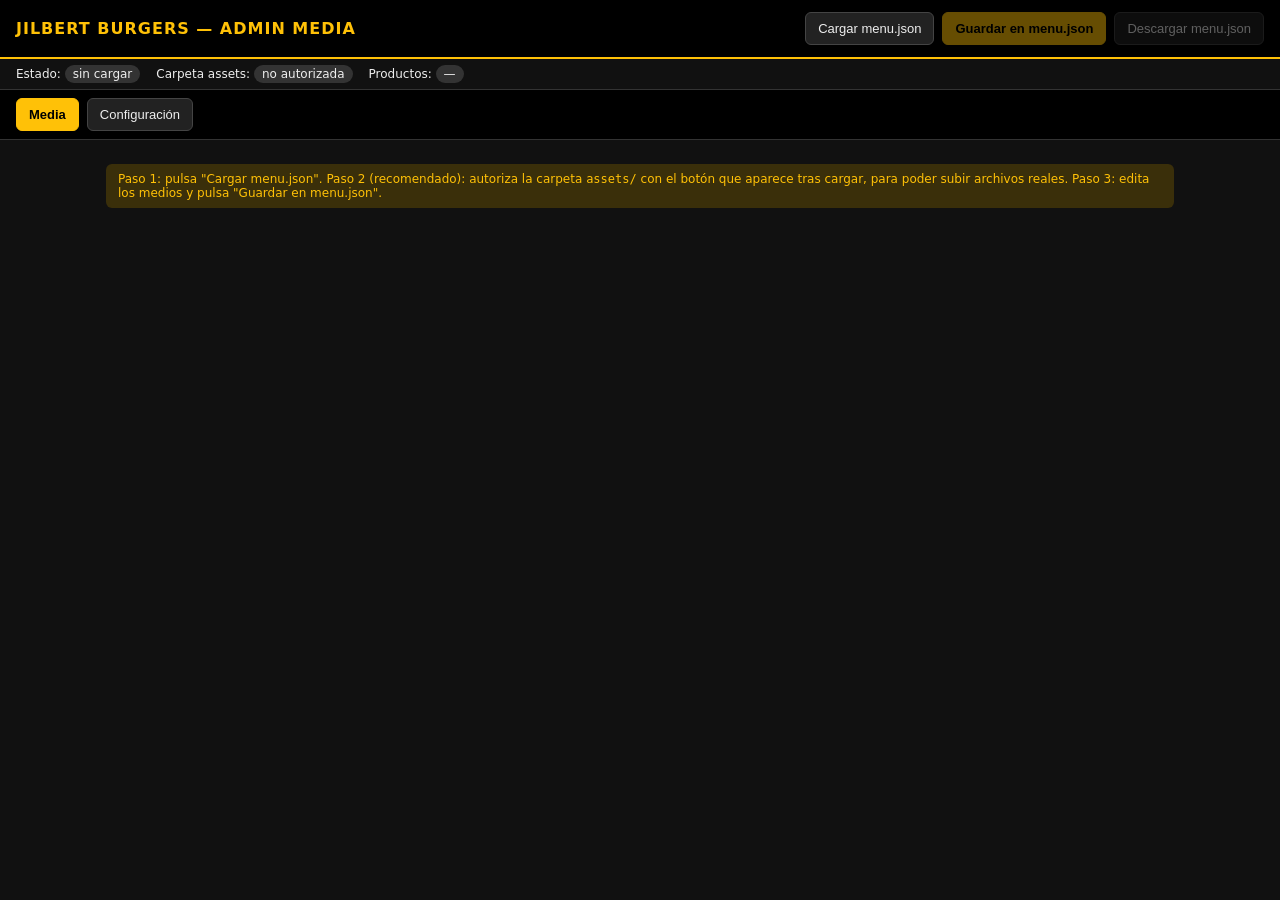
==== commit 39871d5c: "Admin: fusion Media+Configuracion con pestanas, guardado unico a disco; assets de menu (img/video) e" ====
--- a/admin.html
+++ b/admin.html
@@ -1,1798 +1,470 @@
-<!DOCTYPE html>
+﻿<!DOCTYPE html>
 <html lang="es">
 <head>
 <meta charset="UTF-8">
-<meta name="viewport" content="width=device-width, initial-scale=1.0">
-<title>Admin &mdash; Jilbert Burgers</title>
-<link rel="icon" type="image/jpeg" href="assets/img/logo.jpg">
+<meta name="viewport" content="width=device-width, initial-scale=1">
+<title>Jilbert Burgers — Admin Media</title>
 <style>
-  :root{
-    --amarillo:#FFC107; --amarillo-suave:#FFF3C4;
-    --rojo:#D32F2F; --rojo-oscuro:#B71C1C;
-    --negro:#111111; --gris-texto:#6B6B6B;
-    --gris-claro:#F5F5F5; --fondo:#FAFAFA; --borde:#EAEAEA;
-    --verde:#2E7D32;
-  }
-  *{box-sizing:border-box;margin:0;padding:0;}
-  body{
-    font-family: system-ui,-apple-system,"Segoe UI",Inter,Roboto,sans-serif;
-    background:var(--fondo); color:var(--negro); min-height:100vh;
-  }
-
-  #pantalla-login{
-    min-height:100vh; display:flex; align-items:center; justify-content:center;
-    background:linear-gradient(135deg,var(--amarillo) 0%,var(--rojo) 100%);
-    padding:20px;
-  }
-  .tarjeta-login{
-    background:#fff; border-radius:16px; padding:32px 28px;
-    width:100%; max-width:420px; box-shadow:0 12px 40px rgba(0,0,0,.25);
-  }
-  .tarjeta-login h1{
-    font-size:1.5rem; margin-bottom:6px; color:var(--negro); text-align:center;
-  }
-  .tarjeta-login p.sub{
-    color:var(--gris-texto); font-size:.9rem; margin-bottom:24px; text-align:center;
-  }
-  .logo-login{ width:64px; height:64px; margin:0 auto 16px; display:block; }
-  .campo{ margin-bottom:16px; }
-  .campo label{
-    display:block; text-align:left; font-size:.85rem;
-    color:var(--gris-texto); margin-bottom:6px; font-weight:600;
-  }
-  .campo input{
-    width:100%; padding:12px 14px; border:2px solid var(--borde);
-    border-radius:10px; font-size:1rem; outline:none;
-    transition:border-color .2s; font-family:inherit;
-  }
-  .campo input:focus{ border-color:var(--amarillo); }
-  .campo .ayuda{
-    display:block; font-size:.78rem; color:var(--gris-texto);
-    margin-top:6px; line-height:1.4;
-  }
-  .campo .ayuda a{ color:var(--rojo); text-decoration:none; }
-  .campo .ayuda a:hover{ text-decoration:underline; }
-  .tarjeta-login button.principal{
-    width:100%; margin-top:8px; padding:13px 16px;
-    background:var(--rojo); color:#fff; border:none; border-radius:10px;
-    font-size:1rem; font-weight:700; cursor:pointer; font-family:inherit;
-    transition:background .2s,transform .1s;
-  }
-  .tarjeta-login button.principal:hover{ background:var(--rojo-oscuro); }
-  .tarjeta-login button.principal:active{ transform:scale(.98); }
-  .tarjeta-login button.principal:disabled{ background:#ccc; cursor:not-allowed; }
-  .mensaje{
-    display:none; margin-top:14px; padding:10px 12px;
-    border-radius:8px; font-size:.85rem; font-weight:600; text-align:left;
-  }
-  .mensaje.visible{ display:block; }
-  .mensaje.error{ background:#FFEBEE; color:var(--rojo-oscuro); }
-  .mensaje.ok{ background:#E8F5E9; color:var(--verde); }
-  .mensaje.info{ background:var(--amarillo-suave); color:var(--negro); }
-
-  #pantalla-admin{ display:none; min-height:100vh; flex-direction:column; }
-  #pantalla-admin.visible{ display:flex; }
-
-  .admin-header{
-    background:var(--negro); color:#fff; padding:14px 20px;
-    display:flex; align-items:center; justify-content:space-between;
-    box-shadow:0 2px 8px rgba(0,0,0,.15); flex-wrap:wrap; gap:10px;
-  }
-  .admin-header .marca{
-    display:flex; align-items:center; gap:10px; font-weight:700;
-  }
-  .admin-header .marca .punto{
-    width:10px; height:10px; border-radius:50%; background:var(--amarillo);
-  }
-  .admin-header .acciones{ display:flex; gap:8px; flex-wrap:wrap; align-items:center; }
-  .admin-header button{
-    background:transparent; color:#fff; border:1px solid rgba(255,255,255,.3);
-    padding:8px 14px; border-radius:8px; cursor:pointer; font-family:inherit;
-    font-size:.85rem; transition:background .2s;
-  }
-  .admin-header button:hover{ background:rgba(255,255,255,.1); }
-  .admin-header .estado-token{
-    font-size:.75rem; color:#B0BEC5; margin-right:6px;
-  }
-  .admin-header .estado-token.ok{ color:#81C784; }
-  .admin-header .estado-token.mal{ color:#E57373; }
-
-  .admin-cuerpo{
-    flex:1; display:grid; grid-template-columns:240px 1fr; gap:0;
-  }
-  .admin-sidebar{
-    background:#fff; border-right:1px solid var(--borde); padding:20px 14px;
-  }
-  .admin-sidebar h2{
-    font-size:.75rem; text-transform:uppercase; letter-spacing:.08em;
-    color:var(--gris-texto); margin-bottom:12px; padding-left:8px;
-  }
-  .admin-sidebar ul{ list-style:none; }
-  .admin-sidebar li{
-    padding:10px 12px; border-radius:8px; cursor:pointer;
-    font-size:.92rem; color:var(--negro); margin-bottom:4px;
-    transition:background .15s; display:flex; justify-content:space-between;
-    align-items:center; gap:6px;
-  }
-  .admin-sidebar li:hover{ background:var(--gris-claro); }
-  .admin-sidebar li.activo{ background:var(--amarillo-suave); font-weight:700; }
-  .admin-sidebar #listaConfig{ margin-bottom:20px; }
-  .admin-sidebar li .cuenta{
-    font-size:.75rem; color:var(--gris-texto); background:var(--gris-claro);
-    padding:2px 8px; border-radius:10px;
-  }
-
-  .admin-contenido{ padding:28px 32px; overflow-y:auto; }
-  .admin-contenido h1{ font-size:1.6rem; margin-bottom:6px; }
-  .admin-contenido p.desc{
-    color:var(--gris-texto); margin-bottom:24px; font-size:.95rem;
-  }
-
-  .estado-panel{
-    background:#fff; border:2px dashed var(--borde); border-radius:14px;
-    padding:48px 24px; text-align:center; color:var(--gris-texto);
-  }
-  .estado-panel .icono{ font-size:2.4rem; margin-bottom:12px; display:block; }
-  .estado-panel strong{ color:var(--negro); display:block; margin-bottom:6px; }
-  .estado-panel.ok{ border-color:var(--verde); border-style:solid; }
-  .estado-panel.error{ border-color:var(--rojo); border-style:solid; }
-
-  .cabecera-categoria{
-    display:flex; align-items:center; justify-content:space-between;
-    gap:12px; margin-bottom:18px; flex-wrap:wrap;
-  }
-  .cabecera-categoria h1{ font-size:1.5rem; margin:0; }
-  .cabecera-categoria .contador{
-    font-size:.85rem; color:var(--gris-texto);
-  }
-
-  .lista-productos{
-    display:grid; grid-template-columns:repeat(auto-fill,minmax(260px,1fr));
-    gap:16px;
-  }
-  .tarjeta-producto{
-    background:#fff; border:1px solid var(--borde); border-radius:12px;
-    padding:16px; display:flex; flex-direction:column; gap:8px;
-    transition:border-color .2s, box-shadow .2s;
-  }
-  .tarjeta-producto:hover{
-    border-color:var(--amarillo); box-shadow:0 4px 14px rgba(0,0,0,.06);
-  }
-  .tarjeta-producto .fila-sup{
-    display:flex; align-items:center; gap:10px;
-  }
-  .tarjeta-producto .emoji{
-    font-size:1.6rem; line-height:1; background:var(--gris-claro);
-    border-radius:8px; padding:6px 10px;
-  }
-  .tarjeta-producto .nombre{
-    font-weight:700; font-size:1rem; flex:1; word-break:break-word;
-  }
-  .tarjeta-producto .precio{
-    color:var(--rojo); font-weight:800; font-size:1.05rem;
-  }
-  .tarjeta-producto .descripcion{
-    color:var(--gris-texto); font-size:.88rem; line-height:1.4;
-    min-height:2.4em;
-  }
-  .tarjeta-producto .meta{
-    display:flex; justify-content:space-between; align-items:center;
-    font-size:.78rem; color:var(--gris-texto); border-top:1px solid var(--borde);
-    padding-top:8px; margin-top:auto;
-  }
-  .tarjeta-producto .meta .estado-activo{
-    color:var(--verde); font-weight:700;
-  }
-  .tarjeta-producto .meta .estado-inactivo{
-    color:var(--rojo); font-weight:700;
-  }
-  .tarjeta-producto.inactivo{ opacity:.55; }
-
-  /* PASO 29 - Vista previa de foto (solo modo edicion) */
-  .foto-preview{
-    display:none; margin-top:4px; padding:10px; border:1px dashed var(--borde);
-    border-radius:8px; background:var(--gris-claro); text-align:center;
-  }
-  .foto-preview.visible{ display:block; }
-  .foto-preview img{
-    max-width:96px; max-height:96px; object-fit:contain; display:inline-block;
-  }
-  .foto-preview .error{
-    color:var(--rojo); font-size:.78rem; display:block; padding:4px;
-  }
-
-  .vacio{
-    grid-column:1/-1; padding:32px; text-align:center;
-    color:var(--gris-texto); background:#fff; border-radius:12px;
-    border:2px dashed var(--borde);
-  }
-
-  @media (max-width:720px){
-    .admin-cuerpo{ grid-template-columns:1fr; }
-    .admin-sidebar{ border-right:none; border-bottom:1px solid var(--borde); }
-    .admin-contenido{ padding:20px 16px; }
-  }
-
-  /* PASO 25-B - Modo lectura: acciones tarjeta */
-  .acciones-tarjeta{
-    display:flex; gap:8px; margin-top:12px; padding-top:12px;
-    border-top:1px solid var(--borde);
-  }
-  .btn-editar{
-    background:var(--negro); color:#fff; border:0; border-radius:8px;
-    padding:7px 14px; font-size:13px; font-weight:600; cursor:pointer;
-    transition:background .2s;
-  }
-  .btn-editar:hover{ background:var(--rojo); }
-
-  /* PASO 26 - Acciones de producto */
-  .btn-borrar{
-    background:#fff; color:var(--rojo); border:1px solid var(--rojo);
-    border-radius:8px; padding:7px 14px; font-size:13px; font-weight:600; cursor:pointer;
-    transition:background .2s, color .2s;
-  }
-  .btn-borrar:hover{ background:var(--rojo); color:#fff; }
-  .btn-toggle{
-    background:transparent; border:1px solid var(--borde); border-radius:8px;
-    padding:7px 12px; font-size:13px; font-weight:600; cursor:pointer;
-    color:var(--gris-texto); transition:background .2s; font-family:inherit;
-  }
-  .btn-toggle:hover{ background:var(--gris-claro); }
-  .btn-toggle.inactivo{ color:var(--rojo); border-color:var(--rojo); }
-  .btn-agregar{
-    background:var(--rojo); color:#fff; border:0; border-radius:10px;
-    padding:10px 18px; font-size:14px; font-weight:700; cursor:pointer;
-    transition:background .2s; font-family:inherit;
-  }
-  .btn-agregar:hover{ background:var(--rojo-oscuro); }
-
-  /* PASO 25-B - Modo edicion: formulario inline */
-  .tarjeta-producto.editando{
-    border:2px solid var(--rojo);
-    background:#fff;
-    box-shadow:0 6px 20px rgba(211,47,47,.15);
-  }
-  .tarjeta-producto.editando .fila-sup,
-  .tarjeta-producto.editando .descripcion,
-  .tarjeta-producto.editando .meta,
-  .tarjeta-producto.editando .acciones-tarjeta{
-    display:none;
-  }
-  .form-edicion{
-    display:grid; gap:12px;
-  }
-  .form-edicion label{
-    display:flex; flex-direction:column; gap:4px;
-    font-size:12px; font-weight:600; color:var(--gris-texto);
-    text-transform:uppercase; letter-spacing:.4px;
-  }
-  .form-edicion input,
-  .form-edicion select,
-  .form-edicion textarea{
-    font:inherit; font-size:14px; color:var(--negro);
-    background:#fff; border:1px solid var(--borde); border-radius:8px;
-    padding:9px 12px; outline:none;
-    transition:border-color .2s;
-    width:100%; min-width:0; max-width:100%;
-  }
-  .form-edicion input:focus,
-  .form-edicion select:focus,
-  .form-edicion textarea:focus{
-    border-color:var(--rojo);
-  }
-  .form-edicion textarea{ resize:vertical; min-height:60px; }
-  .form-edicion .fila-doble{
-    display:grid; grid-template-columns:minmax(0,1fr) minmax(0,1fr); gap:12px;
-  }
-  .form-edicion .fila-doble > label{
-    min-width:0; overflow:hidden;
-  }
-  .form-edicion .fila-doble > label > input,
-  .form-edicion .fila-doble > label > select{
-    display:block;
-    width:100%;
-    min-width:0;
-    max-width:100%;
-    box-sizing:border-box;
-  }
-  .tarjeta-producto .badge{ display:inline-block; font-size:11px; font-weight:700; letter-spacing:.3px; text-transform:uppercase; padding:3px 8px; border-radius:999px; margin-right:8px; vertical-align:middle; line-height:1.2; }
-  .badge-nuevo{ background:#2E7D32; color:#fff; }
-  .badge-top{ background:#D32F2F; color:#fff; }
-  .badge-promo{ background:#FFC107; color:#111111; }
-
-  .form-edicion input[data-campo="nombre"]{
-    min-width:0; width:100%; max-width:100%;
-    text-overflow:ellipsis;
-  }
-  .form-edicion .acciones{
-    display:flex; gap:8px; padding-top:6px;
-  }
-  .btn-mover{ padding:4px 10px; font-size:12px; line-height:1; min-width:32px; }
-  .btn-mover:disabled{ opacity:.35; cursor:not-allowed; }
-
-  .btn-guardar{
-    background:var(--verde); color:#fff; border:0; border-radius:8px;
-    padding:9px 18px; font-size:14px; font-weight:700; cursor:pointer;
-    transition:filter .2s;
-  }
-  .btn-guardar:hover{ filter:brightness(1.1); }
-  .btn-cancelar{
-    background:var(--gris-claro); color:var(--negro); border:1px solid var(--borde);
-    border-radius:8px; padding:9px 18px; font-size:14px; font-weight:600; cursor:pointer;
-    transition:background .2s;
-  }
-  .btn-cancelar:hover{ background:#e8e8e8; }
-
-  /* Feedback visual boton Guardar (PASO 27) */
-  .btn-guardar.guardado{
-    background:#1B5E20;
-    box-shadow:0 0 0 4px rgba(46,125,50,.25);
-    transform:scale(1.03);
-    transition:transform .15s, box-shadow .15s, background .15s;
-  }
-  .btn-guardar:disabled{
-    cursor:default;
-    opacity:.98;
-  }
-
-  /* PASO 25-B - Badge borrador en header */
-  .badge-borrador{
-    display:inline-block; margin-left:10px; padding:3px 10px;
-    background:var(--amarillo); color:var(--negro); border-radius:12px;
-    font-size:11px; font-weight:700; text-transform:uppercase; letter-spacing:.5px;
-  }
+  :root { --bg:#111; --panel:#1a1a1a; --panel2:#222; --txt:#eee; --muted:#999; --gold:#FFC107; --red:#D32F2F; --green:#2e7d32; --blue:#1565c0; }
+  * { box-sizing: border-box; }
+  body { margin:0; font-family: system-ui, -apple-system, Segoe UI, Roboto, sans-serif; background:var(--bg); color:var(--txt); }
+  header { position: sticky; top:0; z-index:10; background:#000; border-bottom:2px solid var(--gold); padding:12px 16px; display:flex; align-items:center; gap:12px; flex-wrap:wrap; }
+  header h1 { font-size:16px; margin:0; color:var(--gold); letter-spacing:1px; }
+  header .acciones { margin-left:auto; display:flex; gap:8px; flex-wrap:wrap; }
+  button { background:var(--panel2); color:var(--txt); border:1px solid #444; padding:8px 12px; border-radius:6px; cursor:pointer; font-size:13px; }
+  button:hover { background:#333; }
+  button.primario { background:var(--gold); color:#000; border-color:var(--gold); font-weight:600; }
+  button.peligro { background:var(--red); border-color:var(--red); color:#fff; }
+  button.ok { background:var(--green); border-color:var(--green); color:#fff; }
+  button:disabled { opacity:.4; cursor:not-allowed; }
+  #estado { padding:8px 16px; font-size:12px; border-bottom:1px solid #333; display:flex; gap:16px; flex-wrap:wrap; align-items:center; }
+  #estado .pill { padding:2px 8px; border-radius:10px; background:#333; }
+  #estado .pill.ok { background:var(--green); }
+  #estado .pill.warn { background:#b26a00; }
+  #mensajes { position: fixed; bottom:16px; right:16px; z-index:50; display:flex; flex-direction:column; gap:8px; max-width:420px; }
+  .msg { padding:10px 14px; border-radius:8px; background:#333; border-left:4px solid var(--blue); font-size:13px; box-shadow:0 4px 16px rgba(0,0,0,.5); }
+  .msg.ok { border-left-color:var(--green); }
+  .msg.err { border-left-color:var(--red); background:#3a1a1a; }
+  .msg.warn { border-left-color:var(--gold); background:#3a2f0a; }
+  main { padding:16px; max-width:1100px; margin:0 auto; }
+  .cat { background:var(--panel); border:1px solid #333; border-radius:10px; margin-bottom:16px; overflow:hidden; }
+  .cat > h2 { margin:0; padding:12px 16px; background:var(--panel2); font-size:15px; color:var(--gold); display:flex; justify-content:space-between; }
+  .prod { border-top:1px solid #2a2a2a; padding:12px 16px; }
+  .prod h3 { margin:0 0 4px; font-size:14px; }
+  .prod .meta { color:var(--muted); font-size:12px; margin-bottom:8px; }
+  .media-list { display:flex; flex-wrap:wrap; gap:8px; margin:8px 0; }
+  .media-item { background:#0a0a0a; border:1px solid #333; border-radius:8px; padding:8px; width:180px; font-size:12px; position:relative; }
+  .media-item .thumb { width:100%; height:100px; object-fit:cover; border-radius:6px; background:#000; display:block; }
+  .media-item .src { color:var(--muted); word-break:break-all; margin:6px 0; font-size:11px; }
+  .media-item .tipo { position:absolute; top:6px; left:6px; background:rgba(0,0,0,.7); color:var(--gold); padding:2px 6px; border-radius:4px; font-size:10px; text-transform:uppercase; }
+  .media-item .ctrl { display:flex; gap:4px; }
+  .media-item .ctrl button { padding:4px 6px; font-size:11px; }
+  .add-row { display:flex; gap:8px; flex-wrap:wrap; margin-top:8px; align-items:center; }
+  .add-row input[type=text] { flex:1 1 260px; min-width:180px; background:#0a0a0a; color:var(--txt); border:1px solid #444; border-radius:6px; padding:8px; font-size:13px; }
+  .add-row select { background:#0a0a0a; color:var(--txt); border:1px solid #444; border-radius:6px; padding:8px; font-size:13px; }
+  .aviso { background:#3a2f0a; color:var(--gold); padding:8px 12px; border-radius:6px; font-size:12px; margin:8px 0; }
 </style>
 </head>
 <body>
-
-<section id="pantalla-login">
-  <div class="tarjeta-login">
-    <svg class="logo-login" viewBox="0 0 64 64" xmlns="http://www.w3.org/2000/svg" aria-hidden="true">
-      <circle cx="32" cy="32" r="30" fill="#FFC107"/>
-      <path d="M18 26 h28 a4 4 0 0 1 4 4 v6 a4 4 0 0 1 -4 4 h-28 a4 4 0 0 1 -4 -4 v-6 a4 4 0 0 1 4 -4 z" fill="#D32F2F"/>
-      <rect x="18" y="40" width="28" height="8" rx="3" fill="#111111"/>
-      <circle cx="24" cy="30" r="1.4" fill="#FFF3C4"/>
-      <circle cx="32" cy="30" r="1.4" fill="#FFF3C4"/>
-      <circle cx="40" cy="30" r="1.4" fill="#FFF3C4"/>
-    </svg>
-    <h1>Panel de Administraci&oacute;n</h1>
-    <p class="sub">Jilbert Burgers &mdash; acceso restringido</p>
-
-    <div class="campo">
-      <label for="clave">Clave de administrador</label>
-      <input type="password" id="clave" placeholder="Ingresa tu clave" autocomplete="current-password">
-    </div>
-
-    <div class="campo">
-      <label for="token">Clave de GitHub (Token)</label>
-      <input type="password" id="token" placeholder="github_pat_..." autocomplete="off" spellcheck="false">
-      <span class="ayuda">
-        Se guarda solo en este navegador (localStorage). Nunca se env&iacute;a a un servidor externo.
-        <a href="https://github.com/settings/tokens?type=beta" target="_blank" rel="noopener">Crear/ver token</a>
-      </span>
-    </div>
-
-    <button type="button" class="principal" id="btnEntrar">Entrar</button>
-
-    <div class="mensaje" id="mensajeLogin"></div>
+<header>
+  <h1>JILBERT BURGERS — ADMIN MEDIA</h1>
+  <div class="acciones">
+    <button id="btnCargar">Cargar menu.json</button>
+    <button id="btnGuardar" class="primario" disabled>Guardar en menu.json</button>
+    <button id="btnDescargar" disabled>Descargar menu.json</button>
   </div>
-</section>
-
-<section id="pantalla-admin">
-  <header class="admin-header">
-    <div class="marca"><span class="punto"></span> Jilbert Burgers &mdash; Admin</div>
-    <div class="acciones">
-      <span class="estado-token" id="estadoToken">Token: &mdash;</span>
-      <button type="button" id="btnRecargar">Recargar men&uacute;</button>
-      <button type="button" id="btnGuardarGH">Guardar en GitHub</button>
-      <button type="button" id="btnCambiarToken">Cambiar token</button>
-      <button type="button" id="btnSalir">Cerrar sesi&oacute;n</button>
-    </div>
-  </header>
-
-  <div class="admin-cuerpo">
-    <aside class="admin-sidebar">
-      <h2>Configuraci&oacute;n</h2>
-      <ul id="listaConfig">
-        <li id="itemTodos"><span>&#128203; Todos los productos</span></li>
-        <li id="itemNegocio"><span>&#9881;&#65039; Datos del negocio</span></li>
-      </ul>
-      <h2>Categor&iacute;as</h2>
-      <ul id="listaCategorias"></ul>
-    </aside>
-
-    <main class="admin-contenido" id="contenidoAdmin">
-      <div class="estado-panel" id="estadoPanel">
-        <span class="icono">&#8987;</span>
-        <strong>Cargando men&uacute; desde GitHub&hellip;</strong>
-        Esto toma 1 o 2 segundos.
-      </div>
-    </main>
-  </div>
-</section>
-
+</header>
+<div id="estado">
+  <span>Estado: <span class="pill" id="pillEstado">sin cargar</span></span>
+  <span>Carpeta assets: <span class="pill" id="pillCarpeta">no autorizada</span></span>
+  <span>Productos: <span class="pill" id="pillProductos">—</span></span>
+</div>
+<div id="mensajes"></div>
+<div id="barraPestanas" style="display:flex;gap:8px;padding:8px 16px;border-bottom:1px solid #333;background:#000;">
+  <button id="tabBtnMedia" class="primario" data-tab="media">Media</button>
+  <button id="tabBtnConfig" data-tab="config">Configuración</button>
+</div>
+<div id="tab-media"><main id="contenido">
+  <div class="aviso">Paso 1: pulsa "Cargar menu.json". Paso 2 (recomendado): autoriza la carpeta <code>assets/</code> con el botón que aparece tras cargar, para poder subir archivos reales. Paso 3: edita los medios y pulsa "Guardar en menu.json".</div>
+</main>
+</div>
+<div id="tab-config" style="display:none;padding:16px;">
+  <div class="aviso">Edita los campos y pulsa "Guardar en menu.json" arriba. No edita media (eso queda en la pestaña Media).</div>
+<h3 style="color:var(--gold);margin:16px 0 8px;">Negocio</h3>
+<div class="cfg-grid">
+  <label>Moneda <input type="text" data-cfg="negocio.moneda"></label>
+  <label>Tasa BCV <input type="number" step="any" data-cfg="negocio.tasa_bcv"></label>
+  <label>Descuento contado (%) <input type="number" step="any" data-cfg="negocio.descuento_contado"></label>
+  <label>Texto botón pago <input type="text" data-cfg="negocio.texto_boton_pago"></label>
+  <label>WhatsApp <input type="text" data-cfg="negocio.whatsapp"></label>
+  <label>Dirección <input type="text" data-cfg="negocio.direccion"></label>
+  <label>Facebook <input type="text" data-cfg="negocio.facebook"></label>
+  <label>Correo <input type="text" data-cfg="negocio.correo"></label>
+  <label>Logo (ruta) <input type="text" data-cfg="negocio.logo"></label>
+  <label>Logo posición <input type="text" data-cfg="negocio.logo_pos"></label>
+</div>
+<h3 style="color:var(--gold);margin:16px 0 8px;">Pago</h3>
+<div class="cfg-grid">
+  <label>Pago móvil — Banco <input type="text" data-cfg="negocio.pago.pago_movil.banco"></label>
+  <label>Pago móvil — Teléfono <input type="text" data-cfg="negocio.pago.pago_movil.telefono"></label>
+  <label>Pago móvil — Cédula <input type="text" data-cfg="negocio.pago.pago_movil.cedula"></label>
+  <label>Pago móvil — Titular <input type="text" data-cfg="negocio.pago.pago_movil.titular"></label>
+  <label>Transferencia — Banco <input type="text" data-cfg="negocio.pago.transferencia.banco"></label>
+  <label>Transferencia — Cuenta <input type="text" data-cfg="negocio.pago.transferencia.cuenta"></label>
+  <label>Transferencia — Tipo <input type="text" data-cfg="negocio.pago.transferencia.tipo"></label>
+  <label>Transferencia — Cédula <input type="text" data-cfg="negocio.pago.transferencia.cedula"></label>
+  <label>Transferencia — Titular <input type="text" data-cfg="negocio.pago.transferencia.titular"></label>
+  <label>Instrucciones <textarea data-cfg="negocio.pago.instrucciones" rows="3"></textarea></label>
+</div>
+<h3 style="color:var(--gold);margin:16px 0 8px;">Hero</h3>
+<div class="cfg-grid">
+  <label>Título <input type="text" data-cfg="hero.titulo"></label>
+  <label>Subtítulo <input type="text" data-cfg="hero.subtitulo"></label>
+</div>
+<h3 style="color:var(--gold);margin:16px 0 8px;">Upsell</h3>
+<div class="cfg-grid">
+  <label>upsell_id <input type="text" data-cfg="upsell_id"></label>
+  <label>upsell_id_2 <input type="text" data-cfg="upsell_id_2"></label>
+</div>
+<h3 style="color:var(--gold);margin:16px 0 8px;">Categorías</h3>
+<div id="cfgCategorias"></div>
+<button id="cfgBtnNuevaCat" type="button">+ Nueva categoría</button>
+<h3 style="color:var(--gold);margin:16px 0 8px;">Productos</h3>
+<div id="cfgProductos"></div>
+</div>
 <script>
-  // PASO 24-bis - Adaptado a menu.json con categorias como OBJETO
-  (function(){
-    'use strict';
-
-    var CLAVE_ADMIN = 'jimmy*03';
-    var STORAGE_KEY = 'jilbert_gh_token';
-    var OWNER       = 'jimmya27-del';
-    var REPO        = 'jilbert-burgers';
-    var BRANCH      = 'main';
-    var RUTA_JSON   = 'assets/menu.json';
-
-    var pantallaLogin = document.getElementById('pantalla-login');
-    var pantallaAdmin = document.getElementById('pantalla-admin');
-    var inputClave    = document.getElementById('clave');
-    var inputToken    = document.getElementById('token');
-    var btnEntrar     = document.getElementById('btnEntrar');
-    var btnSalir      = document.getElementById('btnSalir');
-    var btnCambiar    = document.getElementById('btnCambiarToken');
-    var btnGuardarGH  = document.getElementById('btnGuardarGH');
-    var btnRecargar   = document.getElementById('btnRecargar');
-    var mensaje       = document.getElementById('mensajeLogin');
-    var estadoToken   = document.getElementById('estadoToken');
-    var listaCategorias = document.getElementById('listaCategorias');
-    var itemNegocio     = document.getElementById('itemNegocio');
-    var itemTodos       = document.getElementById('itemTodos');
-    var vistaActiva     = 'categoria';
-    var contenidoAdmin  = document.getElementById('contenidoAdmin');
-
-    var menuCache = null;
-    var categoriaActiva = null;
-    var idEditando = null;
-    var STORAGE_DRAFT = 'jilbert_menu_draft_v1';
-    var menuSha = null;
-
-    function simboloDeMoneda(m){
-      var s = (m == null) ? "" : String(m).toUpperCase().trim();
-      if(s === "EUR") return "\u20ac";
-      if(s === "USD") return "$";
-      if(s === "BS" || s === "VES") return "Bs";
-      if(s === "") return "\u20ac";
-      return s;
-    }
-
-    function mostrarMensaje(tipo, texto){
-      mensaje.className = 'mensaje visible ' + tipo;
-      mensaje.textContent = texto;
-    }
-    function limpiarMensaje(){
-      mensaje.className = 'mensaje';
-      mensaje.textContent = '';
-    }
-    function getTokenGuardado(){
-      try { return localStorage.getItem(STORAGE_KEY) || ''; }
-      catch(e){ return ''; }
-    }
-    function guardarToken(t){ try { localStorage.setItem(STORAGE_KEY, t); return true; } catch(e){ return false; } }
-    function borrarToken(){ try { localStorage.removeItem(STORAGE_KEY); } catch(e){} }
-
-    function headersGH(token){
-      return {
-        'Authorization': 'Bearer ' + token,
-        'Accept': 'application/vnd.github+json',
-        'X-GitHub-Api-Version': '2022-11-28'
-      };
-    }
-
-    function validarToken(token){
-      return fetch('https://api.github.com/repos/' + OWNER + '/' + REPO, {
-        headers: headersGH(token)
-      }).then(function(r){
-        if(r.ok){ return r.json().then(function(d){ return { ok:true, data:d }; }); }
-        if(r.status === 401){ return { ok:false, msg:'Token invalido o expirado.' }; }
-        if(r.status === 403){ return { ok:false, msg:'Token sin permisos suficientes.' }; }
-        if(r.status === 404){ return { ok:false, msg:'Token sin acceso al repositorio.' }; }
-        return { ok:false, msg:'Error de GitHub (codigo ' + r.status + ').' };
-      }).catch(function(){
-        return { ok:false, msg:'Sin conexion con GitHub.' };
-      });
-    }
-
-    function leerMenuJSON(token){
-      var url = 'https://api.github.com/repos/' + OWNER + '/' + REPO + '/contents/' + RUTA_JSON + '?ref=' + BRANCH;
-      return fetch(url, { headers: headersGH(token) }).then(function(r){
-        if(r.ok){ return r.json(); }
-        if(r.status === 404){ throw new Error('No se encontro ' + RUTA_JSON + ' en el repo.'); }
-        if(r.status === 401){ throw new Error('Token invalido al leer menu.json.'); }
-        throw new Error('Error al leer menu.json (codigo ' + r.status + ').');
-      }).then(function(data){
-        var b64 = (data.content || '').replace(/\s/g, '');
-        var binario = atob(b64);
-        var bytes = new Uint8Array(binario.length);
-        for(var i = 0; i < binario.length; i++){ bytes[i] = binario.charCodeAt(i); }
-        var texto = new TextDecoder('utf-8').decode(bytes);
-        return { json: JSON.parse(texto), sha: data.sha, size: data.size };
-      });
-    }
-
-    var ETIQUETAS_BADGE = { nuevo:'Nuevo', top:'M\u00E1s vendido', promo:'Promo' };
-    function etiquetaBadge(b){
-      var k = String(b || '').toLowerCase();
-      return ETIQUETAS_BADGE[k] || '';
-    }
-
-    function escaparHTML(s){
-      return String(s == null ? '' : s)
-        .replace(/&/g, '&amp;').replace(/</g, '&lt;')
-        .replace(/>/g, '&gt;').replace(/"/g, '&quot;');
-    }
-
-    function formatearPrecio(p, simbolo){
-      if(p === null || p === undefined || p === ''){ return '\u2014'; }
-      var n = Number(p);
-      if(isNaN(n)){ return escaparHTML(p); }
-      var s = (simbolo || '\u20ac') + n.toFixed(2).replace('.', ',');
-      return s;
-    }
-
-    // Convierte {slug: {titulo, emoji, productos}} a lista ordenada
-    function categoriasComoLista(menu){
-      var cats = menu.categorias || {};
-      var lista = [];
-      Object.keys(cats).forEach(function(slug){
-        var c = cats[slug] || {};
-        lista.push({
-          slug: slug,
-          titulo: c.titulo || slug,
-          emoji: c.emoji || '',
-          imagen: c.imagen || '',
-          productos: c.productos || []
-        });
-      });
-      return lista;
-    }
-
-    function contarProductos(menu){
-      var total = 0;
-      var cats = menu.categorias || {};
-      Object.keys(cats).forEach(function(slug){
-        var arr = (cats[slug] && cats[slug].productos) || [];
-        total += arr.length;
-      });
-      return total;
-    }
-
-    function pintarSidebar(menu){
-      listaCategorias.innerHTML = '';
-      categoriasComoLista(menu).forEach(function(cat){
-        var li = document.createElement('li');
-        li.dataset.slug = cat.slug;
-        li.innerHTML = '<span>' + escaparHTML(cat.emoji + ' ' + cat.titulo) + '</span>' +
-                       '<span class="cuenta">' + cat.productos.length + '</span>';
-        li.addEventListener('click', function(){ seleccionarCategoria(cat.slug); });
-        listaCategorias.appendChild(li);
-      });
-    }
-
-    function seleccionarCategoria(slug){
-      categoriaActiva = slug;
-      window.__jbSlugActivo = slug;
-      vistaActiva = 'categoria';
-      if(itemNegocio){ itemNegocio.classList.remove('activo'); }
-      if(itemTodos){ itemTodos.classList.remove('activo'); }
-      Array.prototype.forEach.call(listaCategorias.children, function(li){
-        li.classList.toggle('activo', li.dataset.slug === slug);
-      });
-      pintarCategoria(slug);
-    }
-
-    function pintarCategoria(slug){
-      if(!menuCache){ return; }
-      var cats = menuCache.categorias || {};
-      var cat = cats[slug];
-      if(!cat){
-        contenidoAdmin.innerHTML = '<div class="estado-panel error"><strong>Categoria no encontrada</strong></div>';
-        return;
-      }
-      var productos = cat.productos || [];
-      var simbolo = menuCache.simbolo || '\u20ac';
-
-      var html = '';
-      html += '<div class="cabecera-categoria">';
-      html +=   '<div style="display:flex;align-items:center;gap:12px;flex-wrap:wrap;">';
-      html +=     '<h1>' + escaparHTML((cat.emoji || '') + ' ' + (cat.titulo || slug)) + '</h1>';
-      html +=     '<span class="contador">' + productos.length + ' producto' + (productos.length === 1 ? '' : 's') + '</span>';
-      html +=   '</div>';
-      html +=   '<button type="button" class="btn-agregar" data-accion="nuevo">&#10133; Agregar producto</button>';
-      html += '</div>';
-
-      html += '<div class="form-edicion" style="max-width:560px;background:#fff;border:1px solid var(--borde);border-radius:12px;padding:20px;margin-bottom:16px;">';
-      html +=   '<label>Imagen de categor\u00EDa<input type="text" data-cat-imagen value="' + escaparHTML(cat.imagen || '') + '" placeholder="assets/img/cat-' + escaparHTML(slug) + '.jpg" spellcheck="false"></label>';
-      html +=   '<div style="margin-top:8px;display:flex;gap:8px;align-items:center;flex-wrap:wrap;"><button type="button" class="btn-secundario" data-accion="subir-imagen-cat">Elegir imagen desde mi computadora</button><span style="font-size:12px;opacity:.7;">Redimensiona a 800px lado mayor (JPEG q0.85) y sube a assets/img/. Luego pulsa Guardar en GitHub para persistir la ruta en menu.json.</span></div>';
-      html +=   '<div class="foto-preview" data-cat-img-preview>' + (cat.imagen ? '<img src="' + escaparHTML(cat.imagen) + '" style="max-width:160px;max-height:160px;border-radius:8px;margin-top:8px;">' : '') + '</div>';
-      html +=   '<div style="margin-top:12px;display:flex;gap:8px;">';
-      html +=     '<button type="button" class="btn-secundario" data-accion="guardar-imagen-cat">\uD83D\uDCBE Guardar imagen</button>';
-      html +=     '<button type="button" class="btn-secundario" data-accion="borrar-imagen-cat" style="color:var(--rojo);">Borrar imagen</button>';
-      html +=   '</div>';
-      html += '</div>';
-
-      if(productos.length === 0){
-        html += '<div class="vacio">Esta categor&iacute;a no tiene productos todav&iacute;a.</div>';
-        contenidoAdmin.innerHTML = html;
-        return;
-      }
-
-      html += '<div class="lista-productos">';
-      productos.forEach(function(p, idx){
-        var activo = (p.activo !== false);
-        var pid = escaparHTML(p.id || '');
-        html += '<div class="tarjeta-producto' + (activo ? '' : ' inactivo') + '" data-id="' + pid + '">';
-        html +=   '<div class="fila-sup">';
-        var badgeTxt = etiquetaBadge(p.badge);
-        var badgeKey = String(p.badge || '').toLowerCase();
-        var badgeHTML = badgeTxt ? '<span class="badge badge-' + badgeKey + '">' + escaparHTML(badgeTxt) + '</span>' : '';
-        html +=     '<span class="nombre">' + badgeHTML + escaparHTML(p.nombre) + '</span>';
-        html +=     '<span class="precio">' + formatearPrecio(p.precio, simbolo) + '</span>';
-        html +=   '</div>';
-        html +=   '<div class="descripcion">' + escaparHTML(p.desc || p.descripcion || '') + '</div>';
-        html +=   '<div class="meta">';
-        html +=     '<span class="id">id: ' + pid + '</span>';
-        html +=     '<span class="' + (activo ? 'estado-activo' : 'estado-inactivo') + '">' +
-                      (activo ? 'Activo' : 'Inactivo') + '</span>';
-        html +=   '</div>';
-        html +=   '<div class="acciones-tarjeta">';
-        html +=     '<button type="button" class="btn-editar" data-id="' + pid + '">\u270F\uFE0F Editar</button>';
-        html +=     '<button type="button" class="btn-toggle' + (activo ? '' : ' inactivo') + '" data-id="' + pid + '">' + (activo ? 'Desactivar' : 'Activar') + '</button>';
-        html +=     '<button type="button" class="btn-borrar" data-id="' + pid + '">\uD83D\uDDD1\uFE0F Borrar</button>';
-        html +=   '</div>';
-        html += '</div>';
-      });
-      html += '</div>';
-
-      contenidoAdmin.innerHTML = html;
-    }
-
-    function pintarNegocio(){
-      if(!menuCache){ return; }
-      vistaActiva = "negocio";
-      Array.prototype.forEach.call(listaCategorias.children, function(li){
-        li.classList.remove("activo");
-      });
-      if(itemNegocio){ itemNegocio.classList.add("activo"); }
-      if(itemTodos){ itemTodos.classList.remove("activo"); }
-
-      var n    = menuCache.negocio || {};
-      var wa   = (n.whatsapp  != null && n.whatsapp  !== "") ? n.whatsapp  : (menuCache.whatsapp || "");
-      var dir  = (n.direccion != null && n.direccion !== "") ? n.direccion : "Barrio San Luis, calle Juan Borges N\u00B0 11-B, Maracay, Aragua";
-      var fb   = (n.facebook  != null && n.facebook  !== "") ? n.facebook  : "https://www.facebook.com/profile.php?id=61577202209424";
-      var mail = (n.correo    != null && n.correo    !== "") ? n.correo    : "jilbertburgers@gmail.com";
-      var logo = (n.logo      != null && n.logo      !== "") ? n.logo      : "";
-      var h    = menuCache.hero || {};
-      var hTit = (h.titulo    != null && h.titulo    !== "") ? h.titulo    : "";
-      var hSub = (h.subtitulo != null && h.subtitulo !== "") ? h.subtitulo : "";
-      var p    = (n.pago) || {};
-      var pm   = p.pago_movil    || {};
-      var tr   = p.transferencia || {};
-      var pmBanco = pm.banco    || "";
-      var pmTel   = pm.telefono || "";
-      var pmCed   = pm.cedula   || "";
-      var pmTit   = pm.titular  || "";
-      var trBanco = tr.banco    || "";
-      var trCta   = tr.cuenta   || "";
-      var trTipo  = tr.tipo     || "";
-      var trCed   = tr.cedula   || "";
-      var trTit   = tr.titular  || "";
-      var instrucciones = (p.instrucciones != null) ? p.instrucciones : "";
-      var upsellId = (menuCache.upsell_id != null && menuCache.upsell_id !== "") ? menuCache.upsell_id : "";
-      var upsellOpts = '<option value="">(ninguno)</option>';
-      (function(){ var cats = menuCache.categorias || {}; Object.keys(cats).forEach(function(ck){ var cat = cats[ck] || {}; var prods = cat.productos || []; prods.forEach(function(pr){ if(pr && pr.id){ var s = (upsellId === pr.id) ? ' selected' : ''; var nom = (pr.nombre || pr.id) + ' (' + ck + ')'; upsellOpts += '<option value="' + escaparHTML(pr.id) + '"' + s + '>' + escaparHTML(nom) + '</option>'; } }); }); })();
-
-      var html = "";
-      html += `<div class="cabecera-categoria">`;
-      html +=   `<h1>&#9881;&#65039; Datos del negocio</h1>`;
-      html += `</div>`;
-      html += `<div class="form-edicion" style="max-width:560px;background:#fff;border:1px solid var(--borde);border-radius:12px;padding:20px;">`;
-      html +=   `<label>WhatsApp (solo n&uacute;meros, con c&oacute;digo de pa&iacute;s)<input type="text" data-negocio="whatsapp" value="${escaparHTML(wa)}" placeholder="584124409025 o 0412-440-9025"></label>`;
-      html +=   `<label>Direcci&oacute;n<input type="text" data-negocio="direccion" value="${escaparHTML(dir)}" maxlength="200"></label>`;
-      html +=   `<label>Facebook (link de la p&aacute;gina)<input type="text" data-negocio="facebook" value="${escaparHTML(fb)}" placeholder="https://www.facebook.com/..."></label>`;
-      html +=   `<label>Correo<input type="email" data-negocio="correo" value="${escaparHTML(mail)}" placeholder="correo@ejemplo.com"></label>`;
-
-      html +=   `<label>Logo del negocio<input type="text" data-negocio="logo" value="${escaparHTML(logo)}" placeholder="assets/img/logo.jpg" spellcheck="false"></label>`;
-      html +=   `<label>Moneda (codigo ISO, ej: EUR, USD)<input type="text" data-negocio="moneda" value="${escaparHTML((n.moneda != null && n.moneda !== '') ? n.moneda : 'EUR')}" maxlength="8" style="text-transform:uppercase;" spellcheck="false"></label>`;
-      html +=   `<label>Tasa BCV (Bs por 1 unidad de moneda)<input type="number" data-negocio="tasa_bcv" value="${escaparHTML(String((n.tasa_bcv != null && n.tasa_bcv !== '') ? n.tasa_bcv : 0))}" min="0" step="0.01"></label>`;
-      html +=   `<label>Descuento contado (% OFF)<input type="number" data-negocio="descuento_contado" value="${escaparHTML(String((n.descuento_contado != null && n.descuento_contado !== '') ? n.descuento_contado : 0))}" min="0" max="100" step="1"></label>`;
-      html +=   `<label>Producto de upselling (se ofrece al abrir el carrito)<select data-negocio="upsell_id">${upsellOpts}</select></label>`;
-      html +=   `<div class="foto-preview" data-logo-preview></div>`;
-      html +=   `<div style="margin-top:12px;padding:12px;background:#f5f5f5;border-radius:8px;">`;
-      html +=     `<div style="font-weight:600;margin-bottom:8px;">Ajustar logo en la banda</div>`;
-      html +=     `<div data-logo-banda-preview style="background:#000;border-radius:12px;height:200px;position:relative;overflow:hidden;margin-bottom:12px;">`;
-      html +=       `<img data-logo-preview-img alt="" style="display:none;position:absolute;left:50%;top:50%;max-width:100%;max-height:100%;width:auto;height:auto;transform:translate(-50%,-50%) scale(1);">`;
-      html +=     `</div>`;
-      html +=     `<label style="display:block;margin-bottom:4px;font-size:13px;">Tamano: <span data-logo-escala-val>1.00</span></label>`;
-      html +=     `<input type="range" min="0.2" max="2" step="0.05" value="1" data-logo-escala style="width:100%;">`;
-      html +=     `<label style="display:block;margin:8px 0 4px 0;font-size:13px;">Mover a los lados: <span data-logo-x-val>0</span>%</label>`;
-      html +=     `<input type="range" min="-50" max="50" step="1" value="0" data-logo-x style="width:100%;">`;
-      html +=     `<label style="display:block;margin:8px 0 4px 0;font-size:13px;">Mover arriba/abajo: <span data-logo-y-val>0</span>%</label>`;
-      html +=     `<input type="range" min="-50" max="50" step="1" value="0" data-logo-y style="width:100%;">`;
-      html +=   `</div>`;
-      html +=   `<hr style="margin:16px 0;border:none;border-top:1px solid var(--borde);">`;
-      html +=   `<h3 style="margin:0 0 8px 0;">Portada (lo primero que se ve arriba)</h3>`;
-      html +=   `<label>T&iacute;tulo grande (portada)<input type="text" data-hero="titulo" value="${escaparHTML(hTit)}" placeholder="Ej: Las mejores hamburguesas de Maracay" maxlength="200"></label>`;
-      html +=   `<label>Frase debajo del t&iacute;tulo (portada)<textarea data-hero="subtitulo" rows="2" style="width:100%;font:inherit;padding:8px;border:1px solid var(--borde);border-radius:8px;box-sizing:border-box;" maxlength="300">${escaparHTML(hSub)}</textarea></label>`;
-      html +=   `<h2 style="margin:22px 0 10px;font-size:16px;color:var(--texto);">Datos de pago</h2>`;
-      html +=   `<label>Pago m&oacute;vil - Banco<input type="text" data-pago="pago_movil.banco" value="${escaparHTML(pmBanco)}" maxlength="80"></label>`;
-      html +=   `<label>Pago m&oacute;vil - Tel&eacute;fono<input type="text" data-pago="pago_movil.telefono" value="${escaparHTML(pmTel)}" placeholder="0412-4409025" maxlength="40"></label>`;
-      html +=   `<label>Pago m&oacute;vil - C&eacute;dula<input type="text" data-pago="pago_movil.cedula" value="${escaparHTML(pmCed)}" placeholder="V-12345678" maxlength="20"></label>`;
-      html +=   `<label>Pago m&oacute;vil - Titular<input type="text" data-pago="pago_movil.titular" value="${escaparHTML(pmTit)}" maxlength="100"></label>`;
-      html +=   `<label>Transferencia - Banco<input type="text" data-pago="transferencia.banco" value="${escaparHTML(trBanco)}" maxlength="80"></label>`;
-      html +=   `<label>Transferencia - Cuenta<input type="text" data-pago="transferencia.cuenta" value="${escaparHTML(trCta)}" placeholder="0102-0000-00-0000000000" maxlength="40"></label>`;
-      html +=   `<label>Transferencia - Tipo<select data-pago="transferencia.tipo"><option value=""${trTipo === "" ? " selected" : ""}>(sin especificar)</option><option value="corriente"${trTipo === "corriente" ? " selected" : ""}>Corriente</option><option value="ahorro"${trTipo === "ahorro" ? " selected" : ""}>Ahorro</option></select></label>`;
-      html +=   `<label>Transferencia - C&eacute;dula<input type="text" data-pago="transferencia.cedula" value="${escaparHTML(trCed)}" placeholder="V-12345678" maxlength="20"></label>`;
-      html +=   `<label>Transferencia - Titular<input type="text" data-pago="transferencia.titular" value="${escaparHTML(trTit)}" maxlength="100"></label>`;
-      html +=   `<label>Instrucciones adicionales<textarea data-pago="instrucciones" rows="3" style="width:100%;font:inherit;padding:8px;border:1px solid var(--borde);border-radius:8px;box-sizing:border-box;" maxlength="500">${escaparHTML(instrucciones)}</textarea></label>`;
-      html +=   `<div class="acciones">`;
-      html +=     `<button type="button" class="btn-guardar" data-accion="guardar-negocio">\uD83D\uDCBE Guardar</button>`;
-      html +=     `<button type="button" class="btn-cancelar" data-accion="cancelar-negocio">Cancelar</button>`;
-      html +=   `</div>`;
-      html += `</div>`;
-
-      contenidoAdmin.innerHTML = html;
-      inicializarLogoPos();
-      if(logo){ actualizarPreviewLogo(); }
-    }
-
-    function inicializarLogoPos(){
-      var pos = (menuCache.negocio && menuCache.negocio.logo_pos) ? menuCache.negocio.logo_pos : {};
-      var esc = (pos.escala != null) ? Number(pos.escala) : 1;
-      var x   = (pos.x != null) ? Number(pos.x) : 0;
-      var y   = (pos.y != null) ? Number(pos.y) : 0;
-      if (isNaN(esc) || esc <= 0) esc = 1;
-      if (isNaN(x)) x = 0;
-      if (isNaN(y)) y = 0;
-      var escEl = contenidoAdmin.querySelector("[data-logo-escala]");
-      var xEl   = contenidoAdmin.querySelector("[data-logo-x]");
-      var yEl   = contenidoAdmin.querySelector("[data-logo-y]");
-      if (escEl) escEl.value = esc;
-      if (xEl)   xEl.value = x;
-      if (yEl)   yEl.value = y;
-      aplicarLogoPosEnPreview();
-    }
-
-    function aplicarLogoPosEnPreview(){
-      var img = contenidoAdmin.querySelector("[data-logo-preview-img]");
-      if (!img) return;
-      var escEl = contenidoAdmin.querySelector("[data-logo-escala]");
-      var xEl   = contenidoAdmin.querySelector("[data-logo-x]");
-      var yEl   = contenidoAdmin.querySelector("[data-logo-y]");
-      var esc = escEl ? Number(escEl.value) : 1;
-      var x   = xEl ? Number(xEl.value) : 0;
-      var y   = yEl ? Number(yEl.value) : 0;
-      var logoInput = contenidoAdmin.querySelector('[data-negocio="logo"]');
-      var src = logoInput ? (logoInput.value || "").trim() : "";
-      if (src) { img.src = src; img.style.display = "block"; }
-      else { img.style.display = "none"; }
-      img.style.transform = "translate(-50%, -50%) scale(" + esc + ")";
-      img.style.left = "calc(50% + " + x + "%)";
-      img.style.top  = "calc(50% + " + y + "%)";
-      var eVal = contenidoAdmin.querySelector("[data-logo-escala-val]");
-      var xVal = contenidoAdmin.querySelector("[data-logo-x-val]");
-      var yVal = contenidoAdmin.querySelector("[data-logo-y-val]");
-      if (eVal) eVal.textContent = esc.toFixed(2);
-      if (xVal) xVal.textContent = x;
-      if (yVal) yVal.textContent = y;
-    }
-
-    function guardarNegocio(){
-      var waEl = contenidoAdmin.querySelector(`[data-negocio="whatsapp"]`);
-      if(!waEl){ return; }
-      var wa   = waEl.value.trim();
-      var dir  = contenidoAdmin.querySelector(`[data-negocio="direccion"]`).value.trim();
-      var fb   = contenidoAdmin.querySelector(`[data-negocio="facebook"]`).value.trim();
-      var mail = contenidoAdmin.querySelector(`[data-negocio="correo"]`).value.trim();
-      var logo = contenidoAdmin.querySelector(`[data-negocio="logo"]`).value.trim();
-
-      if(!wa){ alert("El WhatsApp no puede estar vacio."); return; }
-      if(mail && mail.indexOf("@") === -1){ alert("El correo no parece valido."); return; }
-
-      var escEl = contenidoAdmin.querySelector("[data-logo-escala]");
-      var xEl   = contenidoAdmin.querySelector("[data-logo-x]");
-      var yEl   = contenidoAdmin.querySelector("[data-logo-y]");
-      var logoPos = {
-        escala: escEl ? Number(escEl.value) : 1,
-        x: xEl ? Number(xEl.value) : 0,
-        y: yEl ? Number(yEl.value) : 0
-      };
-      if (isNaN(logoPos.escala) || logoPos.escala <= 0) logoPos.escala = 1;
-      if (isNaN(logoPos.x)) logoPos.x = 0;
-      if (isNaN(logoPos.y)) logoPos.y = 0;
-      var monedaEl   = contenidoAdmin.querySelector(`[data-negocio="moneda"]`);
-      var tasaBcvEl  = contenidoAdmin.querySelector(`[data-negocio="tasa_bcv"]`);
-      var descEl     = contenidoAdmin.querySelector(`[data-negocio="descuento_contado"]`);
-      var monedaVal  = monedaEl ? monedaEl.value.trim().toUpperCase() : '';
-      if (!monedaVal) monedaVal = (menuCache.negocio && menuCache.negocio.moneda) || 'EUR';
-      var tasaVal    = tasaBcvEl ? Number(tasaBcvEl.value) : 0;
-      if (isNaN(tasaVal) || tasaVal < 0) tasaVal = 0;
-      var descVal    = descEl ? Number(descEl.value) : 0;
-      if (isNaN(descVal) || descVal < 0) descVal = 0;
-      if (descVal > 100) descVal = 100;
-
-      var pagoPrev = (menuCache.negocio && menuCache.negocio.pago) ? menuCache.negocio.pago : {};
-      function vPago(k){ var el = contenidoAdmin.querySelector('[data-pago="' + k + '"]'); return el ? el.value.trim() : ""; }
-      var pago = {
-        pago_movil: Object.assign({}, pagoPrev.pago_movil || {}, {
-          banco:    vPago("pago_movil.banco"),
-          telefono: vPago("pago_movil.telefono"),
-          cedula:   vPago("pago_movil.cedula"),
-          titular:  vPago("pago_movil.titular")
-        }),
-        transferencia: Object.assign({}, pagoPrev.transferencia || {}, {
-          banco:   vPago("transferencia.banco"),
-          cuenta:  vPago("transferencia.cuenta"),
-          tipo:    vPago("transferencia.tipo"),
-          cedula:  vPago("transferencia.cedula"),
-          titular: vPago("transferencia.titular")
-        }),
-        instrucciones: vPago("instrucciones")
-      };
-      var upsellSel = contenidoAdmin.querySelector('[data-negocio="upsell_id"]');
-      var upsellVal = upsellSel ? upsellSel.value : (menuCache.upsell_id || "");
-      menuCache.upsell_id = upsellVal;
-      menuCache.negocio = Object.assign({}, menuCache.negocio, {
-        whatsapp: wa, direccion: dir, facebook: fb, correo: mail, logo: logo, logo_pos: logoPos,
-        moneda: monedaVal, tasa_bcv: tasaVal, descuento_contado: descVal, pago: pago
-      });
-
-      var hTitEl = contenidoAdmin.querySelector(`[data-hero="titulo"]`);
-      var hSubEl = contenidoAdmin.querySelector(`[data-hero="subtitulo"]`);
-      var hTit   = hTitEl ? hTitEl.value : "";
-      var hSub   = hSubEl ? hSubEl.value : "";
-      menuCache.hero = { titulo: hTit, subtitulo: hSub };
-      guardarDraftLocal();
-      marcarDraftEnHeader();
-
-      var aviso = document.createElement("div");
-      aviso.textContent = "Datos del negocio guardados en borrador local.";
-
-      // Feedback visual en el boton Guardar (PASO 27)
-      var btnFB = contenidoAdmin.querySelector('[data-accion="guardar-negocio"]');
-      if(btnFB){
-        btnFB.textContent = '\u2713 Guardado';
-        btnFB.classList.add('guardado');
-        btnFB.disabled = true;
-        setTimeout(function(){
-          btnFB.textContent = '\uD83D\uDCBE Guardar';
-          btnFB.classList.remove('guardado');
-          btnFB.disabled = false;
-        }, 2000);
-      }
-      aviso.style.cssText = "position:fixed;bottom:24px;right:24px;background:var(--verde);color:#fff;padding:12px 20px;border-radius:10px;font-weight:600;font-size:14px;box-shadow:0 6px 20px rgba(0,0,0,.2);z-index:9999;";
-      document.body.appendChild(aviso);
-      setTimeout(function(){ if(aviso.parentNode) aviso.parentNode.removeChild(aviso); }, 2200);
-    }
-
-    function mostrarCargando(){
-      contenidoAdmin.innerHTML =
-        '<div class="estado-panel">' +
-          '<span class="icono">&#8987;</span>' +
-          '<strong>Cargando men&uacute; desde GitHub&hellip;</strong>' +
-          'Esto toma 1 o 2 segundos.' +
-        '</div>';
-    }
-
-    function mostrarError(texto){
-      contenidoAdmin.innerHTML =
-        '<div class="estado-panel error">' +
-          '<span class="icono">&#9888;</span>' +
-          '<strong>No se pudo cargar el men&uacute;</strong>' +
-          escaparHTML(texto) +
-        '</div>';
-    }
-
-    function leerDraftLocal(){
-      try {
-        var rawD = localStorage.getItem(STORAGE_DRAFT);
-        if(!rawD){ return null; }
-        var obj = JSON.parse(rawD);
-        if(!obj || typeof obj !== 'object'){ return null; }
-        return obj;
-      } catch(e){ return null; }
-    }
-
-    function fusionarDraft(remoto, draft){
-      if(!draft || typeof draft !== 'object'){ return remoto; }
-      var out = {};
-      out.negocio = (draft.negocio && typeof draft.negocio === 'object') ? draft.negocio : (remoto.negocio || {});
-      out.hero = (draft.hero && typeof draft.hero === 'object') ? draft.hero : (remoto.hero || {});
-      out.categorias = {};
-      var catsRemoto = (remoto.categorias && typeof remoto.categorias === 'object') ? remoto.categorias : {};
-      var catsDraft  = (draft.categorias  && typeof draft.categorias  === 'object') ? draft.categorias  : {};
-      Object.keys(catsRemoto).forEach(function(slug){
-        var catR = catsRemoto[slug] || {};
-        var catD = catsDraft[slug];
-        if(!catD || typeof catD !== 'object'){
-          out.categorias[slug] = catR;
-          return;
-        }
-        var prodsDraft = Array.isArray(catD.productos) ? catD.productos.slice() : [];
-        var idsDraft = {};
-        prodsDraft.forEach(function(p){ if(p && p.id != null){ idsDraft[String(p.id)] = true; } });
-        var prodsRemoto = Array.isArray(catR.productos) ? catR.productos : [];
-        prodsRemoto.forEach(function(p){
-          if(p && p.id != null && !idsDraft[String(p.id)]){ prodsDraft.push(p); }
-        });
-        var merged = {};
-        Object.keys(catR).forEach(function(k){ if(k !== 'productos'){ merged[k] = catR[k]; } });
-        Object.keys(catD).forEach(function(k){ if(k !== 'productos'){ merged[k] = catD[k]; } });
-        merged.productos = prodsDraft;
-        out.categorias[slug] = merged;
-      });
-      Object.keys(catsDraft).forEach(function(slug){
-        if(!out.categorias[slug]){ out.categorias[slug] = catsDraft[slug]; }
-      });
-      if(typeof draft.upsell_id === "string"){ out.upsell_id = draft.upsell_id; }
-      else if(typeof remoto.upsell_id === "string"){ out.upsell_id = remoto.upsell_id; }
-      else { out.upsell_id = ""; }
-      return out;
-    }
-
-    function mostrarAviso(texto, tipo){
-      var color = (tipo === 'error') ? '#D32F2F' : 'var(--verde)';
-      var aviso = document.createElement('div');
-      aviso.textContent = texto;
-      aviso.style.cssText = 'position:fixed;bottom:24px;right:24px;background:' + color + ';color:#fff;padding:12px 20px;border-radius:10px;font-weight:600;font-size:14px;box-shadow:0 6px 20px rgba(0,0,0,.2);z-index:9999;';
-      document.body.appendChild(aviso);
-      setTimeout(function(){ if(aviso.parentNode) aviso.parentNode.removeChild(aviso); }, 2600);
-    }
-
-    function subirMenuAGitHub(token, sha, commitMsg){
-      var url = 'https://api.github.com/repos/' + OWNER + '/' + REPO + '/contents/' + RUTA_JSON;
-      var copia = Object.assign({}, menuCache);
-      if ('simbolo' in copia) { delete copia.simbolo; }
-      var texto = JSON.stringify(copia, null, 2);
-      var b64 = btoa(unescape(encodeURIComponent(texto)));
-      var h = headersGH(token);
-      h['Content-Type'] = 'application/json';
-      var body = {
-        message: commitMsg || 'admin: actualizar menu.json',
-        content: b64,
-        branch: BRANCH,
-        sha: sha
-      };
-      return fetch(url, {
-        method: 'PUT',
-        headers: h,
-        body: JSON.stringify(body)
-      });
-    }
-
-    function blobABase64(blob){
-      return new Promise(function(resolve, reject){
-        var rd = new FileReader();
-        rd.onload = function(){
-          var bs = new Uint8Array(rd.result);
-          var s = '';
-          for(var i = 0; i < bs.length; i += 0x8000){ s += String.fromCharCode.apply(null, bs.subarray(i, i + 0x8000)); }
-          try { resolve(btoa(s)); } catch(e){ reject(e); }
-        };
-        rd.onerror = function(){ reject(new Error('No se pudo leer el archivo')); };
-        rd.readAsArrayBuffer(blob);
-      });
-    }
-
-    function subirArchivoAGitHub(token, ruta, blob, commitMsg){
-      var api = 'https://api.github.com/repos/' + OWNER + '/' + REPO + '/contents/';
-      return blobABase64(blob).then(function(b64){
-        return fetch(api + ruta + '?ref=' + BRANCH, { headers: headersGH(token) }).then(function(r){
-          if(r.status === 404){ return null; }
-          if(!r.ok){ throw new Error('GET ' + r.status); }
-          return r.json().then(function(d){ return (d && d.sha) ? d.sha : null; });
-        }).then(function(existing){
-          var body = { message: commitMsg || ('admin: subir ' + ruta), content: b64, branch: BRANCH };
-          if(existing){ body.sha = existing; }
-          var h = headersGH(token);
-          h['Content-Type'] = 'application/json';
-          return fetch(api + ruta, { method: 'PUT', headers: h, body: JSON.stringify(body) });
-        });
-      });
-    }
-
-    window.__jbSubirArchivo = subirArchivoAGitHub;
-    window.__jbToken = getTokenGuardado;
-
-    function limpiarDraftTrasSubida(){
-      try { localStorage.removeItem(STORAGE_DRAFT); } catch(e){}
-      var marca = document.querySelector('.admin-header .marca');
-      if(marca){
-        var b = marca.querySelector('.badge-borrador');
-        if(b && b.parentNode){ b.parentNode.removeChild(b); }
-      }
-    }
-
-    function guardarEnGitHub(){
-      var token = getTokenGuardado();
-      if(!token){ mostrarAviso('No hay token guardado.', 'error'); return; }
-      if(!menuCache){ mostrarAviso('No hay menu cargado.', 'error'); return; }
-      if(!menuSha){ mostrarAviso('Falta el sha del menu.json.', 'error'); return; }
-      if(btnGuardarGH){ btnGuardarGH.disabled = true; }
-
-      subirMenuAGitHub(token, menuSha, 'admin: actualizar menu.json').then(function(r){
-        if(r.ok){
-          return r.json().then(function(d){
-            if(d && d.content && d.content.sha){ menuSha = d.content.sha; }
-            limpiarDraftTrasSubida();
-            mostrarAviso('Guardado en GitHub', 'ok');
-            if(btnGuardarGH){ btnGuardarGH.disabled = false; }
-          });
-        }
-        if(r.status === 409 || r.status === 422){
-          return leerMenuJSON(token).then(function(res){
-            menuSha = res.sha || null;
-            if(!menuSha){ throw new Error('sha ausente tras reintento'); }
-            var draft = leerDraftLocal();
-            menuCache = draft ? fusionarDraft(res.json, draft) : res.json;
-            menuCache.simbolo = simboloDeMoneda(menuCache.negocio && menuCache.negocio.moneda);
-            return subirMenuAGitHub(token, menuSha, 'admin: actualizar menu.json (reintento)');
-          }).then(function(r2){
-            if(r2.ok){
-              return r2.json().then(function(d){
-                if(d && d.content && d.content.sha){ menuSha = d.content.sha; }
-                limpiarDraftTrasSubida();
-                mostrarAviso('Guardado en GitHub (reintento)', 'ok');
-                if(btnGuardarGH){ btnGuardarGH.disabled = false; }
-              });
-            }
-            throw new Error('Reintento fallo (codigo ' + r2.status + ')');
-          });
-        }
-        throw new Error('PUT fallo (codigo ' + r.status + ')');
-      }).catch(function(err){
-        mostrarAviso('Error al guardar: ' + (err && err.message ? err.message : 'desconocido'), 'error');
-        if(btnGuardarGH){ btnGuardarGH.disabled = false; }
-      });
-    }
-
-    function cargarMenu(){
-      var token = getTokenGuardado();
-      if(!token){
-        mostrarError('No hay token guardado. Vuelve a iniciar sesion.');
-        return;
-      }
-      mostrarCargando();
-      leerMenuJSON(token).then(function(res){
-        menuSha = res.sha || null;
-        var remoto = res.json;
-        var draft = leerDraftLocal();
-        menuCache = draft ? fusionarDraft(remoto, draft) : remoto;
-        menuCache.simbolo = simboloDeMoneda(menuCache.negocio && menuCache.negocio.moneda);
-        pintarSidebar(menuCache);
-        var lista = categoriasComoLista(menuCache);
-        if(lista.length > 0){
-          seleccionarCategoria(lista[0].slug);
-        } else {
-          contenidoAdmin.innerHTML = '<div class="estado-panel"><strong>El men&uacute; no tiene categor&iacute;as.</strong></div>';
-        }
-        var totalCat = lista.length;
-        var totalProd = contarProductos(menuCache);
-        estadoToken.textContent = 'OK \u00b7 ' + totalCat + ' cat \u00b7 ' + totalProd + ' prod';
-        estadoToken.className = 'estado-token ok';
-      }).catch(function(err){
-        mostrarError(err.message || 'Error desconocido.');
-      });
-    }
-
-    function mostrarAdmin(){
-      pantallaLogin.style.display = 'none';
-      pantallaAdmin.classList.add('visible');
-      estadoToken.textContent = 'Token: OK';
-      estadoToken.className = 'estado-token ok';
-      inputToken.value = '';
-      inputClave.value = '';
-      limpiarMensaje();
-      cargarMenu();
-    }
-
-    function volverLogin(motivo){
-      pantallaAdmin.classList.remove('visible');
-      pantallaLogin.style.display = 'flex';
-      estadoToken.textContent = 'Token: \u2014';
-      estadoToken.className = 'estado-token';
-      listaCategorias.innerHTML = '';
-      contenidoAdmin.innerHTML = '';
-      menuCache = null;
-      categoriaActiva = null;
-      vistaActiva = 'categoria';
-      if(itemNegocio){ itemNegocio.classList.remove('activo'); }
-      if(motivo){ mostrarMensaje('info', motivo); }
-      inputClave.focus();
-    }
-
-    function intentarEntrar(){
-      limpiarMensaje();
-      var clave = inputClave.value.trim();
-      var token = inputToken.value.trim() || getTokenGuardado();
-
-      if(clave !== CLAVE_ADMIN){
-        mostrarMensaje('error', 'Clave incorrecta. Intenta de nuevo.');
-        inputClave.value = '';
-        inputClave.focus();
-        return;
-      }
-      if(!token){
-        mostrarMensaje('error', 'Falta el token de GitHub. Pegalo arriba.');
-        inputToken.focus();
-        return;
-      }
-
-      btnEntrar.disabled = true;
-      btnEntrar.textContent = 'Verificando...';
-      mostrarMensaje('info', 'Conectando con GitHub...');
-
-      validarToken(token).then(function(res){
-        btnEntrar.disabled = false;
-        btnEntrar.textContent = 'Entrar';
-        if(res.ok){
-          guardarToken(token);
-          mostrarAdmin();
-        } else {
-          mostrarMensaje('error', res.msg);
-          if(res.msg.indexOf('invalido') !== -1 || res.msg.indexOf('expirado') !== -1 || res.msg.indexOf('acceso') !== -1){
-            borrarToken();
-          }
-        }
-      });
-    }
-
-    btnEntrar.addEventListener('click', intentarEntrar);
-    inputClave.addEventListener('keydown', function(e){ if(e.key === 'Enter'){ inputToken.focus(); } });
-    inputToken.addEventListener('keydown', function(e){ if(e.key === 'Enter'){ intentarEntrar(); } });
-
-    btnSalir.addEventListener('click', function(){
-      volverLogin('Sesion cerrada. Tu token sigue guardado.');
-    });
-    btnCambiar.addEventListener('click', function(){
-      borrarToken();
-      volverLogin('Token borrado. Ingresa uno nuevo.');
-      inputToken.value = '';
-      inputToken.focus();
-    });
-    btnRecargar.addEventListener('click', function(){
-      if(menuCache){ cargarMenu(); }
-    });
-    btnGuardarGH.addEventListener('click', function(){
-      guardarEnGitHub();
-    });
-
-    // ============================================================
-    // PASO 25-B - Modo edicion inline
-    // ============================================================
-
-    function buscarProducto(id){
-      if(!menuCache || !categoriaActiva) return null;
-      var cat = menuCache.categorias[categoriaActiva];
-      if(!cat) return null;
-      var lista = cat.productos || [];
-      for(var i = 0; i < lista.length; i++){
-        if(lista[i].id === id) return lista[i];
-      }
-      return null;
-    }
-
-    function generarIdProducto(){
-      var max = 0;
-      Object.keys(menuCache.categorias || {}).forEach(function(slug){
-        var arr = (menuCache.categorias[slug].productos) || [];
-        arr.forEach(function(x){
-          var m = /^h(\d+)$/.exec(x.id || '');
-          if(m){ var n = parseInt(m[1], 10); if(n > max) max = n; }
-        });
-      });
-      return 'h' + (max + 1);
-    }
-
-    function guardarDraftLocal(){
-      try {
-        localStorage.setItem(STORAGE_DRAFT, JSON.stringify(menuCache));
-        return true;
-      } catch(e){ return false; }
-    }
-
-    function marcarDraftEnHeader(){
-      var marca = document.querySelector('.admin-header .marca');
-      if(!marca) return;
-      var existente = marca.querySelector('.badge-borrador');
-      if(!existente){
-        var badge = document.createElement('span');
-        badge.className = 'badge-borrador';
-        badge.textContent = 'Borrador guardado';
-        marca.appendChild(badge);
-      }
-    }
-
-    function guardarImagenCategoria(slug){
-      if(!slug || !menuCache){ return; }
-      var cats = menuCache.categorias || {};
-      if(!cats[slug]){ return; }
-      var input = contenidoAdmin.querySelector('[data-cat-imagen]');
-      if(!input){ return; }
-      cats[slug].imagen = input.value.trim();
-      guardarDraftLocal();
-      marcarDraftEnHeader();
-      var aviso = document.createElement('div');
-      aviso.textContent = 'Imagen de categor\u00EDa guardada en borrador local.';
-      aviso.style.cssText = 'position:fixed;bottom:24px;right:24px;background:var(--verde);color:#fff;padding:12px 20px;border-radius:10px;font-weight:600;font-size:14px;box-shadow:0 6px 20px rgba(0,0,0,.2);z-index:9999;';
-      document.body.appendChild(aviso);
-      setTimeout(function(){ if(aviso.parentNode) aviso.parentNode.removeChild(aviso); }, 2200);
-    }
-
-    function borrarImagenCategoria(slug){
-      if(!slug || !menuCache){ return; }
-      var cats = menuCache.categorias || {};
-      if(!cats[slug]){ return; }
-      if(!confirm('\u00BFBorrar la imagen de esta categor\u00EDa?')){ return; }
-      cats[slug].imagen = '';
-      var input = contenidoAdmin.querySelector('[data-cat-imagen]');
-      if(input){ input.value = ''; }
-      var prev = contenidoAdmin.querySelector('[data-cat-img-preview]');
-      if(prev){ prev.innerHTML = ''; }
-      guardarDraftLocal();
-      marcarDraftEnHeader();
-    }
-
-    function buscarProductoGlobal(id){
-      var cats = (menuCache && menuCache.categorias) || {};
-      var slugs = Object.keys(cats);
-      for(var i = 0; i < slugs.length; i++){
-        var arr = cats[slugs[i]].productos || [];
-        for(var j = 0; j < arr.length; j++){
-          if(arr[j].id === id) return { p: arr[j], slug: slugs[i] };
-        }
-      }
-      return null;
-    }
-
-    function repintarVistaActual(){
-      if(vistaActiva === 'todos'){ pintarTodosAdmin(); }
-      else if(categoriaActiva){ pintarCategoria(categoriaActiva); }
-    }
-
-    function activarEdicion(id){
-      var encontrado = (vistaActiva === 'todos') ? buscarProductoGlobal(id) : null;
-      var p = encontrado ? encontrado.p : buscarProducto(id);
-      if(!p){ return; }
-      idEditando = id;
-      var slugActual = encontrado ? encontrado.slug : categoriaActiva;
-      var cat = menuCache.categorias[slugActual];
-      var simbolo = menuCache.simbolo || '\u20ac';
-      var tarjeta = contenidoAdmin.querySelector('.tarjeta-producto[data-id="' + id + '"]');
-      if(!tarjeta){ return; }
-
-      // Construir lista de categorias para el select
-      var opcionesCat = '';
-      Object.keys(menuCache.categorias).forEach(function(slug){
-        var c = menuCache.categorias[slug];
-        var sel = (slug === slugActual) ? ' selected' : '';
-        opcionesCat += '<option value="' + escaparHTML(slug) + '"' + sel + '>' +
-                       escaparHTML(c.titulo || slug) + '</option>';
-      });
-
-      var bAct = String(p.badge || '').toLowerCase();
-      var opcionesBadge = '<option value=""' + (bAct ? '' : ' selected') + '>\u2014 Sin badge \u2014</option>';
-      ['nuevo','top','promo'].forEach(function(k){
-        opcionesBadge += '<option value="' + k + '"' + (bAct === k ? ' selected' : '') + '>' + escaparHTML(ETIQUETAS_BADGE[k]) + '</option>';
-      });
-
-      var form = '';
-      form += '<div class="form-edicion">';
-      form +=   '<div class="fila-doble">';
-      form +=     '<label>Foto del producto<input type="text" data-campo="foto" value="' + escaparHTML(p.foto || '') + '" placeholder="assets/img/prod-&lt;slug&gt;-&lt;id&gt;.jpg" spellcheck="false"><button type="button" class="btn-secundario" data-accion="subir-foto" style="margin-top:6px;">Elegir foto desde mi computadora</button></label>';
-      form +=     '<label>Nombre<input type="text" data-campo="nombre" value="' + escaparHTML(p.nombre || '') + '"></label>';
-      form +=   '</div>';
-      form +=   '<div class="foto-preview" data-foto-preview></div>';
-      form +=   '<label>Descripci&oacute;n<textarea data-campo="desc">' + escaparHTML(p.desc || p.descripcion || '') + '</textarea></label>';
-      form +=   '<div class="fila-doble">';
-      form +=     '<label>Precio<input type="number" step="0.01" min="0" data-campo="precio" value="' + (p.precio || 0) + '"></label>';
-      form +=     '<label>Categor&iacute;a<select data-campo="categoria">' + opcionesCat + '</select></label>';
-      form +=   '</div>';
-      form +=   '<label>Etiqueta<select data-campo="badge">' + opcionesBadge + '</select></label>';
-      form +=   '<div class="acciones">';
-      form +=     '<button type="button" class="btn-guardar" data-accion="guardar" data-id="' + escaparHTML(id) + '">\uD83D\uDCBE Guardar</button>';
-      form +=     '<button type="button" class="btn-cancelar" data-accion="cancelar" data-id="' + escaparHTML(id) + '">Cancelar</button>';
-      form +=   '</div>';
-      form += '</div>';
-
-      // Ocultar contenido lectura, insertar formulario
-      tarjeta.classList.add('editando');
-      var formDiv = document.createElement('div');
-      formDiv.innerHTML = form;
-      tarjeta.appendChild(formDiv);
-
-      // Enfocar primer input
-      var primerInput = tarjeta.querySelector('input[data-campo="nombre"]');
-      if(primerInput){ primerInput.focus(); }
-      // PASO 29 - inicializar vista previa si ya hay foto
-      if(p && p.foto){ actualizarPreviewFoto(tarjeta); }
-    }
-
-    function cancelarEdicion(id){
-      var tarjeta = contenidoAdmin.querySelector('.tarjeta-producto[data-id="' + id + '"]');
-      if(!tarjeta){ return; }
-      var formDiv = tarjeta.querySelector('.form-edicion');
-      if(formDiv){ formDiv.parentNode.removeChild(formDiv); }
-      tarjeta.classList.remove('editando');
-      idEditando = null;
-      if(String(id).indexOf('nuevo-') === 0 && menuCache){
-        var slug = categoriaActiva || (buscarProductoGlobal(id) && buscarProductoGlobal(id).slug);
-        if(slug && menuCache.categorias[slug]){
-          var catN = menuCache.categorias[slug];
-          catN.productos = (catN.productos || []).filter(function(x){ return x.id !== id; });
-        }
-        pintarSidebar(menuCache);
-        repintarVistaActual();
-      }
-    }
-
-    function guardarEdicion(id){
-      var encontrado = (vistaActiva === 'todos') ? buscarProductoGlobal(id) : null;
-      var p = encontrado ? encontrado.p : buscarProducto(id);
-      if(!p){ return; }
-      var slugActual = encontrado ? encontrado.slug : categoriaActiva;
-      var tarjeta = contenidoAdmin.querySelector('.tarjeta-producto[data-id="' + id + '"]');
-      if(!tarjeta){ return; }
-
-      var nombre    = tarjeta.querySelector('[data-campo="nombre"]').value.trim();
-      var foto      = tarjeta.querySelector('[data-campo="foto"]').value.trim();
-      var desc      = tarjeta.querySelector('[data-campo="desc"]').value.trim();
-      var precioRaw = tarjeta.querySelector('[data-campo="precio"]').value;
-      var nuevaCat  = tarjeta.querySelector('[data-campo="categoria"]').value;
-      var badgeSel  = tarjeta.querySelector('[data-campo="badge"]');
-      var badge     = badgeSel ? badgeSel.value : '';
-      var precio    = parseFloat(precioRaw);
-
-      if(!nombre){ alert('El nombre no puede estar vacio.'); return; }
-      if(isNaN(precio) || precio < 0){ alert('El precio debe ser un numero valido.'); return; }
-
-      // Si es nuevo, asignar id definitivo
-      if(String(id).indexOf('nuevo-') === 0){
-        p.id = generarIdProducto();
-      }
-
-      // Actualizar producto en memoria
-      p.nombre = nombre;
-      p.foto   = foto;
-      p.desc   = desc;
-      p.precio = precio;
-      p.badge  = badge;
-
-      // Si cambio de categoria, mover de array
-      if(nuevaCat && nuevaCat !== slugActual){
-        var catVieja = menuCache.categorias[slugActual];
-        var catNueva = menuCache.categorias[nuevaCat];
-        if(catVieja && catNueva){
-          catVieja.productos = catVieja.productos.filter(function(x){ return x.id !== id; });
-          catNueva.productos = catNueva.productos || [];
-          catNueva.productos.push(p);
-        }
-      }
-
-      // Persistir borrador
-      guardarDraftLocal();
-      marcarDraftEnHeader();
-
-      // Repintar
-      idEditando = null;
-      pintarSidebar(menuCache);
-      repintarVistaActual();
-
-      // Feedback breve
-      var aviso = document.createElement('div');
-      aviso.textContent = 'Cambios guardados en borrador local.';
-      aviso.style.cssText = 'position:fixed;bottom:24px;right:24px;background:var(--verde);color:#fff;padding:12px 20px;border-radius:10px;font-weight:600;font-size:14px;box-shadow:0 6px 20px rgba(0,0,0,.2);z-index:9999;';
-      document.body.appendChild(aviso);
-      setTimeout(function(){ if(aviso.parentNode) aviso.parentNode.removeChild(aviso); }, 2200);
-    }
-
-    function listaGlobalOrdenada(){
-      var todos = [];
-      var cats = (menuCache && menuCache.categorias) || {};
-      Object.keys(cats).forEach(function(slug){
-        var arr = cats[slug].productos || [];
-        arr.forEach(function(p){ todos.push({ p: p, slug: slug }); });
-      });
-      todos.sort(function(a,b){
-        var oa = (a.p.orden != null) ? Number(a.p.orden) : 9999;
-        var ob = (b.p.orden != null) ? Number(b.p.orden) : 9999;
-        return oa - ob;
-      });
-      return todos;
-    }
-
-    function pintarTodosAdmin(){
-      if(!menuCache){ return; }
-      vistaActiva = 'todos';
-      categoriaActiva = null;
-      if(itemNegocio){ itemNegocio.classList.remove("activo"); }
-      if(itemTodos){ itemTodos.classList.add("activo"); }
-      Array.prototype.forEach.call(listaCategorias.children, function(li){ li.classList.remove("activo"); });
-      var simbolo = menuCache.simbolo || "\u20ac";
-      var todos = listaGlobalOrdenada();
-      var html = "";
-      html += "<div class=\"cabecera-categoria\">";
-      html +=   "<div style=\"display:flex;align-items:center;gap:12px;flex-wrap:wrap;\">";
-      html +=     "<h1>&#128203; Todos los productos</h1>";
-      html +=     "<span class=\"contador\">" + todos.length + " producto" + (todos.length === 1 ? "" : "s") + "</span>";
-      html +=   "</div>";
-      html += "</div>";
-        html += "<p style=\"margin:0 0 12px;font-size:13px;opacity:.7;\">El orden de esta lista es el que ve el cliente. Cambia el n&uacute;mero para reordenar (cruza categor&iacute;as).</p>";
-      if(todos.length === 0){
-        html += "<div class=\"vacio\">No hay productos.</div>";
-        contenidoAdmin.innerHTML = html;
-        return;
-      }
-      html += "<div class=\"lista-productos\">";
-      todos.forEach(function(item, idx){
-        var p = item.p;
-        var activo = (p.activo !== false);
-        var pid = escaparHTML(p.id || "");
-        var catTitulo = (menuCache.categorias[item.slug] && menuCache.categorias[item.slug].titulo) || item.slug;
-        html += "<div class=\"tarjeta-producto" + (activo ? "" : " inactivo") + "\" data-id=\"" + pid + "\" data-cat=\"" + escaparHTML(item.slug) + "\">";
-        html +=   "<div class=\"fila-sup\">";
-        var badgeTxt = etiquetaBadge(p.badge);
-        var badgeKey = String(p.badge || "").toLowerCase();
-        var badgeHTML = badgeTxt ? "<span class=\"badge badge-" + badgeKey + "\">" + escaparHTML(badgeTxt) + "</span>" : "";
-        html +=     "<span class=\"nombre\">" + badgeHTML + escaparHTML(p.nombre) + "</span>";
-        html +=     "<span class=\"precio\">" + formatearPrecio(p.precio, simbolo) + "</span>";
-        html +=   "</div>";
-        html +=   "<div class=\"descripcion\">" + escaparHTML(p.desc || p.descripcion || "") + "</div>";
-        html +=   "<div class=\"meta\">";
-        html +=     "<span class=\"id\">orden: " + (p.orden != null ? p.orden : "-") + " \u00b7 " + escaparHTML(catTitulo) + " \u00b7 id: " + pid + "</span>";
-        html +=     "<span class=\"" + (activo ? "estado-activo" : "estado-inactivo") + "\">" + (activo ? "Activo" : "Inactivo") + "</span>";
-        html +=   "</div>";
-        html +=   "<div class=\"acciones-tarjeta\">";
-        html +=     '<input type="number" class="input-orden" data-id="' + pid + '" value="' + (idx + 1) + '" min="1" max="' + todos.length + '" title="Posicion" style="width:52px;padding:4px 6px;font-size:13px;text-align:center;">';
-        html +=     "<button type=\"button\" class=\"btn-editar\" data-id=\"" + pid + "\">\u270F\uFE0F Editar</button>";
-        html +=     "<button type=\"button\" class=\"btn-toggle" + (activo ? "" : " inactivo") + "\" data-id=\"" + pid + "\">" + (activo ? "Desactivar" : "Activar") + "</button>";
-        html +=     "<button type=\"button\" class=\"btn-borrar\" data-id=\"" + pid + "\">\uD83D\uDDD1\uFE0F Borrar</button>";
-        html +=   "</div>";
-        html += "</div>";
-      });
-      html += "</div>";
-      contenidoAdmin.innerHTML = html;
-    }
-
-    function moverProductoGlobal(id, dir){
-      if(!menuCache){ return; }
-      var todos = listaGlobalOrdenada();
-      var idx = -1;
-      for(var i = 0; i < todos.length; i++){ if(todos[i].p.id === id){ idx = i; break; } }
-      if(idx < 0){ return; }
-      var j = (dir === "subir") ? (idx - 1) : (idx + 1);
-      if(j < 0 || j >= todos.length){ return; }
-      var a = todos[idx].p, b = todos[j].p;
-      var oa = (a.orden != null) ? Number(a.orden) : (idx + 1);
-      var ob = (b.orden != null) ? Number(b.orden) : (j + 1);
-      a.orden = ob; b.orden = oa;
-      guardarDraftLocal();
-      marcarDraftEnHeader();
-      pintarTodosAdmin();
-    }
-
-    function moverProducto(id, dir){
-      if(!menuCache || !categoriaActiva){ return; }
-      var cat = menuCache.categorias[categoriaActiva];
-      if(!cat){ return; }
-      var arr = cat.productos || [];
-      var idx = -1;
-      for(var i = 0; i < arr.length; i++){ if(arr[i].id === id){ idx = i; break; } }
-      if(idx < 0){ return; }
-      var nuevoIdx = (dir === 'subir') ? (idx - 1) : (idx + 1);
-      if(nuevoIdx < 0 || nuevoIdx >= arr.length){ return; }
-      var tmp = arr[idx]; arr[idx] = arr[nuevoIdx]; arr[nuevoIdx] = tmp;
-      guardarDraftLocal();
-      marcarDraftEnHeader();
-      pintarCategoria(categoriaActiva);
-    }
-
-    function toggleActivo(id){
-      var encontrado = (vistaActiva === 'todos') ? buscarProductoGlobal(id) : null;
-      var p = encontrado ? encontrado.p : buscarProducto(id);
-      if(!p){ return; }
-      p.activo = (p.activo === false) ? true : false;
-      guardarDraftLocal();
-      marcarDraftEnHeader();
-      pintarSidebar(menuCache);
-      repintarVistaActual();
-    }
-
-    function borrarProducto(id){
-      var encontrado = (vistaActiva === 'todos') ? buscarProductoGlobal(id) : null;
-      var p = encontrado ? encontrado.p : buscarProducto(id);
-      if(!p){ return; }
-      if(!confirm('\u00bfBorrar "' + (p.nombre || id) + '"? Esta accion no se puede deshacer.')){ return; }
-      var slug = encontrado ? encontrado.slug : categoriaActiva;
-      var cat = menuCache.categorias[slug];
-      if(!cat){ return; }
-      cat.productos = cat.productos.filter(function(x){ return x.id !== id; });
-      guardarDraftLocal();
-      marcarDraftEnHeader();
-      pintarSidebar(menuCache);
-      repintarVistaActual();
-    }
-
-    function agregarProducto(){
-      if(!menuCache || !categoriaActiva){ return; }
-      var cat = menuCache.categorias[categoriaActiva];
-      if(!cat){ return; }
-      cat.productos = cat.productos || [];
-      var maxOrden = 0;
-      Object.keys(menuCache.categorias || {}).forEach(function(s){
-        ((menuCache.categorias[s] || {}).productos || []).forEach(function(x){
-          var o = (x.orden != null) ? Number(x.orden) : 0;
-          if(!isNaN(o) && o > maxOrden) maxOrden = o;
-        });
-      });
-      var nuevoId = 'nuevo-' + Date.now();
-      var nuevo = { id:nuevoId, nombre:'', desc:'', precio:0, foto: '', badge: '', activo:true, orden: (maxOrden + 1) };
-      cat.productos.push(nuevo);
-      pintarCategoria(categoriaActiva);
-      activarEdicion(nuevoId);
-    }
-
-        // Delegacion de eventos: click en botones dentro de contenidoAdmin
-    contenidoAdmin.addEventListener('click', function(e){
-      var btn = e.target.closest('button');
-      if(!btn){ return; }
-      var id = btn.getAttribute('data-id');
-      var accion = btn.getAttribute('data-accion');
-
-      // Prioridad 1: acciones especificas por data-accion (negocio + nuevo)
-      if(accion === 'nuevo'){ agregarProducto(); return; }
-      if(accion === 'guardar-negocio'){ guardarNegocio(); return; }
-      if(accion === 'cancelar-negocio'){
-        if(categoriaActiva){ seleccionarCategoria(categoriaActiva); }
-        else {
-          var primera = Object.keys(menuCache.categorias || {})[0];
-          if(primera){ seleccionarCategoria(primera); }
-        }
-        return;
-      }
-
-      // Prioridad 1b: mover arriba/abajo
-      if(accion === 'subir' || accion === 'bajar'){
-        if(vistaActiva === 'todos'){ moverProductoGlobal(id, accion); }
-        else { moverProducto(id, accion); }
-        return;
-      }
-
-      // IA6b: imagen por categoria
-      if(accion === 'guardar-imagen-cat'){ guardarImagenCategoria(categoriaActiva); return; }
-      if(accion === 'borrar-imagen-cat'){ borrarImagenCategoria(categoriaActiva); return; }
-
-      // Prioridad 2: acciones de producto por clase
-      if(btn.classList.contains('btn-editar')){ activarEdicion(id); return; }
-      if(btn.classList.contains('btn-cancelar')){ cancelarEdicion(id); return; }
-      if(btn.classList.contains('btn-guardar')){ guardarEdicion(id); return; }
-      if(btn.classList.contains('btn-toggle')){ toggleActivo(id); return; }
-      if(btn.classList.contains('btn-borrar')){ borrarProducto(id); return; }
-    });
-
-    contenidoAdmin.addEventListener('change', function(e){
-      var inp = e.target;
-      if(!inp || !inp.classList || !inp.classList.contains('input-orden')){ return; }
-      var id = inp.getAttribute('data-id');
-      var val = parseInt(inp.value, 10);
-      if(!id || isNaN(val) || val < 1){ return; }
-      if(vistaActiva === 'todos'){ reordenarGlobal(id, val); }
-      else { reordenarCategoria(id, val); }
-    });
-
-    function reordenarGlobal(id, nuevaPos){
-      if(!menuCache){ return; }
-      var todos = listaGlobalOrdenada();
-      var idx = -1;
-      for(var i = 0; i < todos.length; i++){ if(todos[i].p.id === id){ idx = i; break; } }
-      if(idx < 0){ return; }
-      if(nuevaPos > todos.length){ nuevaPos = todos.length; }
-      var destino = nuevaPos - 1;
-      if(destino === idx){ pintarTodosAdmin(); return; }
-      var movido = todos.splice(idx, 1)[0];
-      todos.splice(destino, 0, movido);
-      for(var k = 0; k < todos.length; k++){ todos[k].p.orden = k + 1; }
-      guardarDraftLocal();
-      marcarDraftEnHeader();
-      pintarTodosAdmin();
-    }
-
-    function reordenarCategoria(id, nuevaPos){
-      if(!menuCache || !categoriaActiva){ return; }
-      var cat = menuCache.categorias[categoriaActiva];
-      if(!cat){ return; }
-      var arr = cat.productos || [];
-      var idx = -1;
-      for(var i = 0; i < arr.length; i++){ if(arr[i].id === id){ idx = i; break; } }
-      if(idx < 0){ return; }
-      if(nuevaPos > arr.length){ nuevaPos = arr.length; }
-      var destino = nuevaPos - 1;
-      if(destino === idx){ pintarCategoria(categoriaActiva); return; }
-      var movido = arr.splice(idx, 1)[0];
-      arr.splice(destino, 0, movido);
-      guardarDraftLocal();
-      marcarDraftEnHeader();
-      pintarCategoria(categoriaActiva);
-    }
-
-    if(itemNegocio){
-      itemNegocio.addEventListener("click", function(){ pintarNegocio(); });
-    }
-    if(itemTodos){
-      itemTodos.addEventListener("click", function(){ pintarTodosAdmin(); });
-    }
-
-    var guardado = getTokenGuardado();
-    if(guardado){
-      inputToken.placeholder = 'Token guardado en este navegador (dejar vacio para usarlo)';
-      mostrarMensaje('info', 'Token detectado. Solo escribe la clave y pulsa Entrar.');
-    }
-    inputClave.focus();
-    // PASO 29 - Vista previa de foto (solo modo edicion)
-    function actualizarPreviewFoto(tarjeta){
-      if(!tarjeta){ return; }
-      var cont  = tarjeta.querySelector('[data-foto-preview]');
-      var input = tarjeta.querySelector('[data-campo="foto"]');
-      if(!cont || !input){ return; }
-      var val = (input.value || '').trim();
-      cont.innerHTML = '';
-      if(!val){ cont.classList.remove('visible'); return; }
-      cont.classList.add('visible');
-      var img = document.createElement('img');
-      img.alt = 'Vista previa';
-      img.onerror = function(){
-        cont.innerHTML = '<span class="error">No se pudo cargar la imagen</span>';
-      };
-      img.src = val;
-      cont.appendChild(img);
-    }
-
-    contenidoAdmin.addEventListener('input', function(e){
-      var el = e.target;
-      if(!el || !el.getAttribute){ return; }
-      if(el.getAttribute('data-campo') === 'foto'){
-        actualizarPreviewFoto(el.closest('.tarjeta-producto'));
-      }
-    });
-
-    // PASO 30 - Logo: vista previa + listener propio
-    function actualizarPreviewLogo(){
-      var cont  = contenidoAdmin.querySelector('[data-logo-preview]');
-      var input = contenidoAdmin.querySelector('[data-negocio="logo"]');
-      if(!cont || !input){ return; }
-      var val = (input.value || '').trim();
-      cont.innerHTML = '';
-      if(!val){ cont.classList.remove('visible'); return; }
-      cont.classList.add('visible');
-      var img = document.createElement('img');
-      img.alt = 'Vista previa del logo';
-      img.onerror = function(){
-        cont.innerHTML = '<span class="error">No se pudo cargar la imagen</span>';
-      };
-      img.src = val;
-      cont.appendChild(img);
-    }
-
-    contenidoAdmin.addEventListener('input', function(e){
-      var el = e.target;
-      if(el && el.getAttribute && el.getAttribute('data-negocio') === 'logo'){
-        actualizarPreviewLogo();
-        aplicarLogoPosEnPreview();
-      }
-      if(el && el.hasAttribute && (el.hasAttribute('data-logo-escala') || el.hasAttribute('data-logo-x') || el.hasAttribute('data-logo-y'))){
-        aplicarLogoPosEnPreview();
-      }
-    });
-  })();
+(function(){
+  'use strict';
+  var bm = document.getElementById('tabBtnMedia');
+  var bc = document.getElementById('tabBtnConfig');
+  var tm = document.getElementById('tab-media');
+  var tc = document.getElementById('tab-config');
+  if (!bm || !bc || !tm || !tc) return;
+  function activar(tab){
+    if (tab === 'media') { tm.style.display=''; tc.style.display='none'; bm.className='primario'; bc.className=''; }
+    else { tm.style.display='none'; tc.style.display=''; bc.className='primario'; bm.className=''; }
+  }
+  bm.addEventListener('click', function(){ activar('media'); });
+  bc.addEventListener('click', function(){ activar('config'); });
+  activar('media');
+})();
 </script>
 <script>
 (function(){
-  function redimensionarImagen(file, maxLado, calidad, opts){
-    return new Promise(function(resolve, reject){
-      var reader = new FileReader();
-      reader.onload = function(e){
-        var img = new Image();
-        img.onload = function(){
-          var w = img.naturalWidth  || img.width;
-          var h = img.naturalHeight || img.height;
-          var mayor = Math.max(w, h);
-          if (mayor > maxLado){
-            var f = maxLado / mayor;
-            w = Math.round(w * f);
-            h = Math.round(h * f);
-          }
-          var c = document.createElement('canvas');
-          c.width = w; c.height = h;
-          var ctx = c.getContext('2d');
-          ctx.drawImage(img, 0, 0, w, h);
-          c.toBlob(function(blob){
-            if(!blob){ reject(new Error('No se pudo generar el blob')); return; }
-            if(opts && opts.subir){
-              if(typeof window.__jbSubirArchivo !== 'function'){ reject(new Error('Subida no disponible. Recarga la pagina.')); return; }
-              window.__jbSubirArchivo(opts.token, opts.ruta, blob, opts.commitMsg).then(function(r){
-                if(!r.ok){ return r.text().then(function(tx){ throw new Error('HTTP ' + r.status + ' - ' + tx.substring(0,200)); }); }
-                resolve(opts.ruta);
-              }).catch(reject);
-            } else {
-              reject(new Error('Modo base64 deshabilitado. Usar opts.subir=true.'));
-            }
-          }, 'image/jpeg', calidad);
-        };
-        img.onerror = function(){ reject(new Error('No se pudo cargar la imagen')); };
-        img.src = e.target.result;
-      };
-      reader.onerror = function(){ reject(new Error('No se pudo leer el archivo')); };
-      reader.readAsDataURL(file);
+  'use strict';
+  var menuData = null;
+  var menuFileHandle = null;
+  var dirHandle = null;
+  var yoSoportoFS = typeof window.showOpenFilePicker === 'function' && typeof window.showSaveFilePicker === 'function';
+  var yoSoportoDir = typeof window.showDirectoryPicker === 'function';
+
+  function $(id){ return document.getElementById(id); }
+  function esc(s){ return String(s == null ? '' : s).replace(/&/g,'&amp;').replace(/</g,'&lt;').replace(/>/g,'&gt;').replace(/"/g,'&quot;'); }
+  function msg(tipo, texto){
+    var d = document.createElement('div');
+    d.className = 'msg ' + (tipo || '');
+    d.textContent = texto;
+    $('mensajes').appendChild(d);
+    setTimeout(function(){ d.style.opacity = '0'; d.style.transition = 'opacity .4s'; }, 4000);
+    setTimeout(function(){ if (d.parentNode) d.parentNode.removeChild(d); }, 4600);
+  }
+  function setEstado(txt, cls){ var p = $('pillEstado'); p.textContent = txt; p.className = 'pill ' + (cls||''); }
+  function setCarpeta(txt, cls){ var p = $('pillCarpeta'); p.textContent = txt; p.className = 'pill ' + (cls||''); }
+  function normTipo(t){ t = String(t||'').toLowerCase(); if (t === 'video') return 'video'; return 'foto'; }
+  function mediaDe(p){ if (!p.media || !Array.isArray(p.media)) return []; return p.media.filter(function(m){ return m && typeof m.src === 'string' && m.src; }); }
+  function contarProductos(){ if (!menuData || !menuData.categorias) return 0; var n = 0; Object.keys(menuData.categorias).forEach(function(slug){ var c = menuData.categorias[slug]; if (c && Array.isArray(c.productos)) n += c.productos.length; }); return n; }
+
+  function render(){
+    var cont = $('contenido');
+    if (!menuData) { cont.innerHTML = '<div class="aviso">Aún no se ha cargado menu.json.</div>'; return; }
+    var cats = menuData.categorias || {};
+    var html = '';
+    Object.keys(cats).forEach(function(slug){
+      var c = cats[slug] || {};
+      var prods = Array.isArray(c.productos) ? c.productos : [];
+      html += '<section class="cat"><h2><span>' + esc(c.titulo || slug) + '</span><span>' + prods.length + ' productos</span></h2>';
+      prods.forEach(function(p){
+        var media = mediaDe(p);
+        html += '<div class="prod" data-cat="' + esc(slug) + '" data-id="' + esc(p.id) + '">';
+        html += '<h3>' + esc(p.nombre || '(sin nombre)') + '</h3>';
+        html += '<div class="meta">id: ' + esc(p.id) + ' · precio: ' + esc(p.precio) + ' · foto: ' + (p.foto ? esc(p.foto) : '<em>vacía</em>') + '</div>';
+        html += '<div class="media-list">';
+        if (media.length === 0) { html += '<div class="media-item" style="width:auto;color:#999;">Sin media</div>'; }
+        else {
+          media.forEach(function(m, i){
+            var tipo = normTipo(m.tipo);
+            var src = String(m.src);
+            var esVideo = tipo === 'video';
+            html += '<div class="media-item" data-idx="' + i + '">';
+            html += '<span class="tipo">' + tipo + '</span>';
+            if (esVideo) html += '<video class="thumb" src="' + esc(src) + '" muted playsinline preload="metadata"></video>';
+            else html += '<img class="thumb" src="' + esc(src) + '" alt="">';
+            html += '<div class="src" title="' + esc(src) + '">' + esc(src) + '</div>';
+            html += '<div class="ctrl">';
+            html += '<button data-acc="up" data-i="' + i + '" ' + (i===0?'disabled':'') + '>↑</button>';
+            html += '<button data-acc="down" data-i="' + i + '" ' + (i===media.length-1?'disabled':'') + '>↓</button>';
+            html += '<button data-acc="del" data-i="' + i + '" class="peligro">✕</button>';
+            html += '</div></div>';
+          });
+        }
+        html += '</div>';
+        html += '<div class="add-row">';
+        html += '<select data-role="tipo"><option value="foto">foto</option><option value="video">video</option></select>';
+        html += '<input type="text" data-role="url" placeholder="Ruta o URL (ej: assets/img/foo.jpg)">';
+        html += '<button data-acc="addUrl">+ URL</button>';
+        html += '<input type="file" data-role="file" accept="image/*,video/*" multiple style="display:none">';
+        html += '<button data-acc="addFile">+ Desde dispositivo</button>';
+        html += '</div></div>';
+      });
+      html += '</section>';
     });
-  }
-  window.__jbRedim = redimensionarImagen;
+    cont.innerHTML = html;
+    $('pillProductos').textContent = String(contarProductos());
+  }
+
+  function buscarProducto(catSlug, id){
+    if (!menuData || !menuData.categorias) return null;
+    var c = menuData.categorias[catSlug];
+    if (!c || !Array.isArray(c.productos)) return null;
+    for (var i=0;i<c.productos.length;i++) if (String(c.productos[i].id) === String(id)) return c.productos[i];
+    return null;
+  }
+  function sanearNombre(n){ n = String(n||'archivo'); return n.replace(/[^a-zA-Z0-9._-]+/g, '_'); }
+
+  async function autorizarCarpeta(){
+    if (!yoSoportoDir) { msg('err','Este navegador no soporta showDirectoryPicker. Usa Chrome o Edge de escritorio.'); return false; }
+    try {
+      dirHandle = await window.showDirectoryPicker({ mode: 'readwrite' });
+      setCarpeta('autorizada: ' + dirHandle.name, 'ok');
+      msg('ok','Carpeta autorizada: ' + dirHandle.name + '. Se escribirán archivos en img/ y video/.');
+      try { await dirHandle.getDirectoryHandle('img', { create: true }); } catch(e){}
+      try { await dirHandle.getDirectoryHandle('video', { create: true }); } catch(e){}
+      return true;
+    } catch(e) {
+      if (e && e.name === 'AbortError') { msg('warn','Autorización de carpeta cancelada.'); return false; }
+      msg('err','No se pudo autorizar la carpeta: ' + (e && e.message ? e.message : e));
+      return false;
+    }
+  }
+
+  async function escribirArchivoEnAssets(file, tipo){
+    if (!dirHandle) throw new Error('Primero autoriza la carpeta assets/');
+    var sub = tipo === 'video' ? 'video' : 'img';
+    var subDir;
+    try { subDir = await dirHandle.getDirectoryHandle(sub, { create: true }); }
+    catch(e) { throw new Error('No se pudo abrir/crear la subcarpeta ' + sub + ': ' + e.message); }
+    var nombre = Date.now() + '-' + sanearNombre(file.name);
+    var fh = await subDir.getFileHandle(nombre, { create: true });
+    var w = await fh.createWritable();
+    await w.write(file);
+    await w.close();
+    return 'assets/' + sub + '/' + nombre;
+  }
+
+  async function agregarDesdeArchivos(catSlug, id, files){
+    var p = buscarProducto(catSlug, id);
+    if (!p) { msg('err','Producto no encontrado.'); return; }
+    if (!dirHandle) { msg('warn','Autoriza la carpeta assets/ antes de subir archivos.'); if (!(await autorizarCarpeta())) return; }
+    if (!Array.isArray(p.media)) p.media = [];
+    var tipoSelect = document.querySelector('.prod[data-cat="' + catSlug + '"][data-id="' + id + '"] [data-role="tipo"]');
+    var tipoPedido = tipoSelect ? tipoSelect.value : 'foto';
+    var subidos = 0, fallos = 0;
+    for (var i=0;i<files.length;i++){
+      var f = files[i];
+      var esVideo = (f.type && f.type.indexOf('video') === 0);
+      var tipo = esVideo ? 'video' : (tipoPedido === 'video' ? 'video' : 'foto');
+      try { var src = await escribirArchivoEnAssets(f, tipo); p.media.push({ tipo: tipo, src: src }); subidos++; }
+      catch(e) { fallos++; msg('err','No se pudo escribir ' + f.name + ': ' + e.message); }
+    }
+    if (subidos) { msg('ok', subidos + ' archivo(s) agregado(s) a ' + (p.nombre||p.id) + '.'); render(); }
+    if (fallos) msg('err', fallos + ' archivo(s) fallaron.');
+    marcarCambios();
+  }
+
+  function marcarCambios(){ $('btnGuardar').disabled = false; $('btnDescargar').disabled = false; setEstado('cambios sin guardar', 'warn'); }
+
+  async function cargarMenu(){
+    if (!yoSoportoFS) { msg('err','Este navegador no soporta File System Access API. Usa Chrome o Edge de escritorio.'); return; }
+    try {
+      var handles = await window.showOpenFilePicker({ types: [{ description: 'JSON', accept: { 'application/json': ['.json'] } }], multiple: false });
+      var fh = handles[0];
+      var f = await fh.getFile();
+      var txt = await f.text();
+      var data = JSON.parse(txt);
+      if (!data || !data.categorias) throw new Error('El JSON no tiene la clave "categorias".');
+      menuData = data; menuFileHandle = fh;
+      msg('ok','menu.json cargado (' + f.name + ').');
+      setEstado('cargado', 'ok'); render();
+      $('btnGuardar').disabled = false; $('btnDescargar').disabled = false;
+      if (!document.getElementById('btnCarpeta')) {
+        var b = document.createElement('button');
+        b.id = 'btnCarpeta'; b.textContent = 'Autorizar carpeta assets/';
+        b.onclick = autorizarCarpeta;
+        document.querySelector('header .acciones').appendChild(b);
+      }
+    } catch(e) {
+      if (e && e.name === 'AbortError') return;
+      msg('err','No se pudo cargar: ' + (e && e.message ? e.message : e));
+    }
+  }
+
+  async function guardarMenu(){
+    if (!menuData) { msg('err','No hay menu.json cargado.'); return; }
+    var txt = JSON.stringify(menuData, null, 4);
+    try {
+      if (menuFileHandle) {
+        var w = await menuFileHandle.createWritable(); await w.write(txt); await w.close();
+        msg('ok','menu.json guardado correctamente.'); setEstado('guardado', 'ok');
+      } else if (yoSoportoFS) {
+        var fh = await window.showSaveFilePicker({ suggestedName: 'menu.json', types: [{ description: 'JSON', accept: { 'application/json': ['.json'] } }] });
+        var w2 = await fh.createWritable(); await w2.write(txt); await w2.close();
+        menuFileHandle = fh; msg('ok','menu.json guardado en la ruta elegida.'); setEstado('guardado', 'ok');
+      } else { descargarMenu(); }
+    } catch(e) {
+      if (e && e.name === 'AbortError') return;
+      msg('err','No se pudo guardar: ' + (e && e.message ? e.message : e));
+    }
+  }
+
+  function descargarMenu(){
+    if (!menuData) { msg('err','No hay menu.json cargado.'); return; }
+    var txt = JSON.stringify(menuData, null, 4);
+    var blob = new Blob([txt], { type: 'application/json' });
+    var url = URL.createObjectURL(blob);
+    var a = document.createElement('a'); a.href = url; a.download = 'menu.json';
+    document.body.appendChild(a); a.click();
+    setTimeout(function(){ URL.revokeObjectURL(url); a.parentNode.removeChild(a); }, 500);
+    msg('warn','menu.json descargado. Reemplaza manualmente C:\\jilbert_burgers\\assets\\menu.json con este archivo.');
+  }
+
   document.addEventListener('click', function(ev){
     var t = ev.target;
-    if (!t || !t.closest) return;
-    var btnF = t.closest('[data-accion="subir-foto"]');
-    if (!btnF) return;
-    ev.preventDefault();
-    var tarjeta = btnF.closest('.tarjeta-producto');
-    if (!tarjeta) return;
-    var inp = document.createElement('input');
-    inp.type = 'file';
-    inp.accept = 'image/*';
-    inp.style.display = 'none';
-    document.body.appendChild(inp);
-    inp.addEventListener('change', function(){
-      var f = inp.files && inp.files[0];
-      if (!f) { inp.remove(); return; }
-      var token = window.__jbToken ? window.__jbToken() : null;
-      if (!token) { alert('No hay token guardado.'); inp.remove(); return; }
-      var idProd = tarjeta.getAttribute('data-id') || ('t' + Date.now());
-      var slug = window.__jbSlugActivo || 'cat';
-      var ruta = 'assets/img/prod-' + slug + '-' + idProd + '.jpg';
-      redimensionarImagen(f, 600, 0.8, { subir:true, token:token, ruta:ruta, commitMsg:'admin: subir ' + ruta }).then(function(rutaFinal){
-        var input = tarjeta.querySelector('[data-campo="foto"]');
-        if (input) { input.value = rutaFinal; input.dispatchEvent(new Event('input', { bubbles: true })); }
-        alert('Foto subida a ' + rutaFinal + '. Pulsa "Guardar en GitHub" para persistir menu.json.');
-        inp.remove();
-      }).catch(function(err){
-        alert('Error al subir la foto: ' + (err && err.message ? err.message : err));
-        inp.remove();
+    if (!t || t.tagName !== 'BUTTON') return;
+    var acc = t.getAttribute('data-acc');
+    var prodEl = t.closest ? t.closest('.prod') : null;
+    if (!acc) return;
+    if (acc === 'addFile') { if (!prodEl) return; var fi = prodEl.querySelector('[data-role="file"]'); if (fi) fi.click(); return; }
+    if (!prodEl) return;
+    var cat = prodEl.getAttribute('data-cat'); var id = prodEl.getAttribute('data-id');
+    var p = buscarProducto(cat, id); if (!p) return;
+    if (!Array.isArray(p.media)) p.media = [];
+    if (acc === 'addUrl') {
+      var urlInp = prodEl.querySelector('[data-role="url"]'); var tipoSel = prodEl.querySelector('[data-role="tipo"]');
+      var url = urlInp ? String(urlInp.value||'').trim() : '';
+      if (!url) { msg('warn','Escribe una ruta o URL primero.'); return; }
+      p.media.push({ tipo: (tipoSel && tipoSel.value === 'video') ? 'video' : 'foto', src: url });
+      if (urlInp) urlInp.value = '';
+      msg('ok','Medio agregado a ' + (p.nombre||p.id) + '.'); render(); marcarCambios(); return;
+    }
+    var idx = parseInt(t.getAttribute('data-i'), 10);
+    if (isNaN(idx) || idx < 0 || idx >= p.media.length) return;
+    if (acc === 'up' && idx > 0) { var tmp = p.media[idx-1]; p.media[idx-1] = p.media[idx]; p.media[idx] = tmp; render(); marcarCambios(); }
+    else if (acc === 'down' && idx < p.media.length-1) { var tmp2 = p.media[idx+1]; p.media[idx+1] = p.media[idx]; p.media[idx] = tmp2; render(); marcarCambios(); }
+    else if (acc === 'del') { p.media.splice(idx,1); render(); marcarCambios(); msg('ok','Medio eliminado de ' + (p.nombre||p.id) + '.'); }
+  });
+
+  document.addEventListener('change', async function(ev){
+    var t = ev.target;
+    if (!t || t.getAttribute('data-role') !== 'file') return;
+    var prodEl = t.closest ? t.closest('.prod') : null;
+    if (!prodEl) return;
+    var cat = prodEl.getAttribute('data-cat'); var id = prodEl.getAttribute('data-id');
+    var files = t.files ? Array.prototype.slice.call(t.files) : [];
+    t.value = '';
+    if (files.length === 0) return;
+    await agregarDesdeArchivos(cat, id, files);
+  });
+
+  $('btnCargar').onclick = cargarMenu;
+  $('btnGuardar').onclick = guardarMenu;
+  $('btnDescargar').onclick = descargarMenu;
+
+  if (!yoSoportoFS) msg('warn','Tu navegador no soporta File System Access API (usa Chrome/Edge desktop). Podrás descargar menu.json pero no abrirlo/guardarlo directamente.');
+  window.__jbMedia = { get: function(){ return menuData; }, set: function(v){ menuData = v; } };
+})();
+</script>
+<script>
+(function(){
+  'use strict';
+  function getMenu(){ return (window.__jbMedia && window.__jbMedia.get) ? window.__jbMedia.get() : null; }
+  function setPath(obj, path, val){
+    var parts = path.split('.'); var cur = obj;
+    for (var i=0;i<parts.length-1;i++){ if (!cur[parts[i]] || typeof cur[parts[i]] !== 'object') cur[parts[i]] = {}; cur = cur[parts[i]]; }
+    cur[parts[parts.length-1]] = val;
+  }
+  function getPath(obj, path){
+    var parts = path.split('.'); var cur = obj;
+    for (var i=0;i<parts.length;i++){ if (cur == null) return ''; cur = cur[parts[i]]; }
+    return cur == null ? '' : cur;
+  }
+  function pintarCampos(){
+    var m = getMenu(); if (!m) return;
+    var inputs = document.querySelectorAll('#tab-config [data-cfg]');
+    for (var i=0;i<inputs.length;i++){
+      var el = inputs[i]; var p = el.getAttribute('data-cfg');
+      var v = getPath(m, p);
+      el.value = (v === undefined || v === null) ? '' : v;
+    }
+  }
+  function pintarCategorias(){
+    var cont = document.getElementById('cfgCategorias'); if (!cont) return;
+    var m = getMenu(); cont.innerHTML = '';
+    if (!m || !m.categorias) { cont.innerHTML = '<div class="aviso">Sin categorias cargadas.</div>'; return; }
+    Object.keys(m.categorias).forEach(function(slug){
+      var c = m.categorias[slug] || {};
+      var div = document.createElement('div');
+      div.className = 'cfg-row';
+      div.style.cssText = 'display:flex;gap:8px;align-items:center;margin:4px 0;';
+      div.innerHTML = '<span style="min-width:160px;color:var(--muted);">'+slug+'</span>'
+        + '<input type="text" data-cat-slug="'+slug+'" data-cat-field="titulo" value="'+String(c.titulo||'').replace(/"/g,'&quot;')+'" placeholder="titulo" style="flex:1;">'
+        + '<input type="text" data-cat-slug="'+slug+'" data-cat-field="imagen" value="'+String(c.imagen||'').replace(/"/g,'&quot;')+'" placeholder="imagen" style="flex:1;">'
+        + '<button type="button" data-cat-del="'+slug+'" class="peligro">Borrar</button>';
+      cont.appendChild(div);
+    });
+  }
+  function pintarProductos(){
+    var cont = document.getElementById('cfgProductos'); if (!cont) return;
+    var m = getMenu(); cont.innerHTML = '';
+    if (!m || !m.categorias) { cont.innerHTML = '<div class="aviso">Sin productos cargados.</div>'; return; }
+    Object.keys(m.categorias).forEach(function(slug){
+      var c = m.categorias[slug] || {}; var prods = c.productos || [];
+      var h = document.createElement('div');
+      h.style.cssText = 'color:var(--gold);margin:12px 0 4px;font-weight:600;';
+      h.textContent = slug + ' (' + prods.length + ')';
+      cont.appendChild(h);
+      prods.forEach(function(p, idx){
+        var div = document.createElement('div');
+        div.className = 'cfg-prod';
+        div.style.cssText = 'display:grid;grid-template-columns:repeat(6,1fr) auto;gap:6px;margin:4px 0;align-items:center;';
+        function inp(field, type){
+          var v = p[field] == null ? '' : p[field];
+          return '<input type="'+(type||'text')+'" data-prod-cat="'+slug+'" data-prod-idx="'+idx+'" data-prod-field="'+field+'" value="'+String(v).replace(/"/g,'&quot;')+'" placeholder="'+field+'">';
+        }
+        div.innerHTML = inp('id') + inp('nombre') + inp('desc')
+          + inp('precio','number') + inp('badge') + inp('orden','number')
+          + '<button type="button" data-prod-del="'+slug+'|'+idx+'" class="peligro">X</button>';
+        cont.appendChild(div);
       });
+      var add = document.createElement('button');
+      add.type='button'; add.textContent='+ Producto en '+slug;
+      add.setAttribute('data-prod-add', slug);
+      cont.appendChild(add);
     });
-    inp.click();
+  }
+  function pintarConfig(){ pintarCampos(); pintarCategorias(); pintarProductos(); }
+  window.__jbPintarConfig = pintarConfig;
+  var bc = document.getElementById('tabBtnConfig');
+  if (bc) bc.addEventListener('click', function(){ setTimeout(pintarConfig, 0); });
+  var bl = document.getElementById('btnCargar');
+  if (bl) bl.addEventListener('click', function(){ setTimeout(pintarConfig, 400); });
+})();
+</script>
+<script>
+(function(){
+  'use strict';
+  function getMenu(){ return (window.__jbMedia && window.__jbMedia.get) ? window.__jbMedia.get() : null; }
+  function setPath(obj, path, val){
+    var parts = path.split('.'); var cur = obj;
+    for (var i=0;i<parts.length-1;i++){ if (!cur[parts[i]] || typeof cur[parts[i]] !== 'object') cur[parts[i]] = {}; cur = cur[parts[i]]; }
+    cur[parts[parts.length-1]] = val;
+  }
+  function findProd(slug, idx){ var m=getMenu(); if(!m||!m.categorias||!m.categorias[slug]) return null; var ps=m.categorias[slug].productos||[]; return ps[idx]||null; }
+  var root = document.getElementById("tab-config");
+  if (!root) return;
+  root.addEventListener("input", function(ev){
+    var t = ev.target; if (!t) return; var m = getMenu(); if (!m) return;
+    if (t.hasAttribute("data-cfg")) { setPath(m, t.getAttribute("data-cfg"), t.value); return; }
+    if (t.hasAttribute("data-cat-field")) { var slug=t.getAttribute("data-cat-slug"); var f=t.getAttribute("data-cat-field"); if(!m.categorias[slug]) m.categorias[slug]={}; m.categorias[slug][f]=t.value; return; }
+    if (t.hasAttribute("data-prod-field")) { var slug=t.getAttribute("data-prod-cat"); var idx=parseInt(t.getAttribute("data-prod-idx"),10); var f=t.getAttribute("data-prod-field"); var p=findProd(slug,idx); if(!p) return; if(f==="precio"||f==="orden"){ p[f]= t.value===""?0:Number(t.value); } else { p[f]=t.value; } return; }
   });
-
-  document.addEventListener('click', function(ev){
-    var t = ev.target;
-    if (!t || !t.closest) return;
-    var btn = t.closest('[data-accion="subir-imagen-cat"]');
-    if (!btn) return;
-    ev.preventDefault();
-    var inp = document.createElement('input');
-    inp.type = 'file';
-    inp.accept = 'image/*';
-    inp.style.display = 'none';
-    document.body.appendChild(inp);
-    inp.addEventListener('change', function(){
-      var f = inp.files && inp.files[0];
-      if (!f) { inp.remove(); return; }
-      var token = window.__jbToken ? window.__jbToken() : null;
-      if (!token) { alert('No hay token guardado.'); inp.remove(); return; }
-      var slug = window.__jbSlugActivo || 'cat';
-      var ruta = 'assets/img/cat-' + slug + '.jpg';
-      redimensionarImagen(f, 800, 0.85, { subir:true, token:token, ruta:ruta, commitMsg:'admin: subir ' + ruta }).then(function(rutaFinal){
-        var input = document.querySelector('[data-cat-imagen]');
-        if (input) { input.value = rutaFinal; input.dispatchEvent(new Event('input', { bubbles: true })); }
-        var prev = document.querySelector('[data-cat-img-preview]');
-        if (prev) prev.innerHTML = '<img src="' + rutaFinal + '" style="max-width:160px;max-height:160px;border-radius:8px;margin-top:8px;">';
-        alert('Imagen subida a ' + rutaFinal + '. Pulsa Guardar imagen y luego "Guardar en GitHub".');
-        inp.remove();
-      }).catch(function(err){
-        alert('Error al subir la imagen: ' + (err && err.message ? err.message : err));
-        inp.remove();
-      });
-    });
-    inp.click();
+  root.addEventListener("click", function(ev){
+    var t = ev.target; if (!t) return; var m = getMenu(); if (!m) return;
+    if (t.hasAttribute("data-cat-del")) { var slug=t.getAttribute("data-cat-del"); if (confirm("¿Borrar categoría "+slug+"?")) { delete m.categorias[slug]; if(window.__jbPintarConfig) window.__jbPintarConfig(); } return; }
+    if (t.hasAttribute("data-prod-del")) { var v=t.getAttribute("data-prod-del").split("|"); var slug=v[0]; var idx=parseInt(v[1],10); if (confirm("¿Borrar producto?")) { m.categorias[slug].productos.splice(idx,1); if(window.__jbPintarConfig) window.__jbPintarConfig(); } return; }
+    if (t.hasAttribute("data-prod-add")) { var slug=t.getAttribute("data-prod-add"); if(!m.categorias[slug]) m.categorias[slug]={titulo:slug,imagen:"",productos:[]}; if(!m.categorias[slug].productos) m.categorias[slug].productos=[]; m.categorias[slug].productos.push({id:"",nombre:"",desc:"",precio:0,foto:"",badge:"",orden:0,media:[]}); if(window.__jbPintarConfig) window.__jbPintarConfig(); return; }
+    if (t.id === "cfgBtnNuevaCat") { var slug=prompt("Slug de la nueva categoría (ej: postres):"); if(!slug) return; slug=slug.trim().toLowerCase().replace(/[^a-z0-9-]/g,"-"); if(!slug) return; if(m.categorias[slug]){ alert("Ya existe: "+slug); return; } m.categorias[slug]={titulo:slug,imagen:"",productos:[]}; if(window.__jbPintarConfig) window.__jbPintarConfig(); return; }
   });
 })();
 </script>
 </body>
 </html>
-
